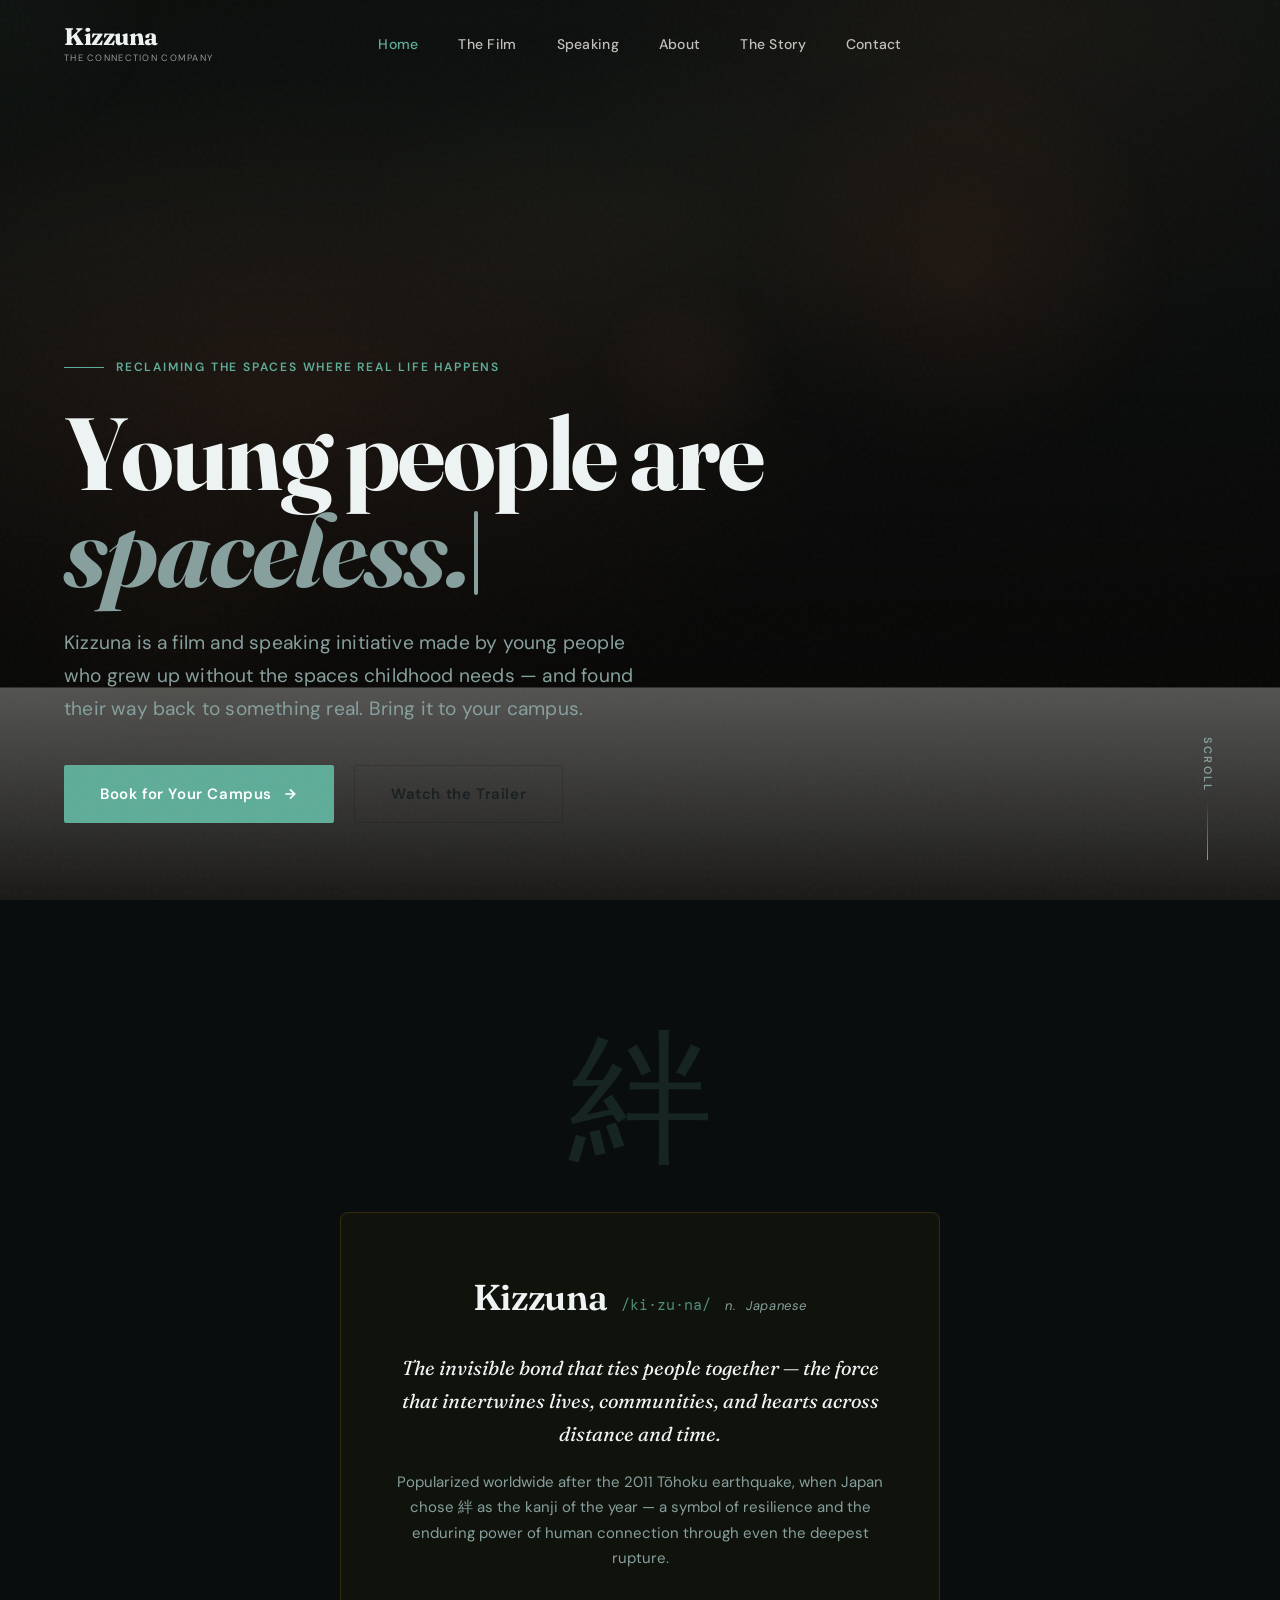
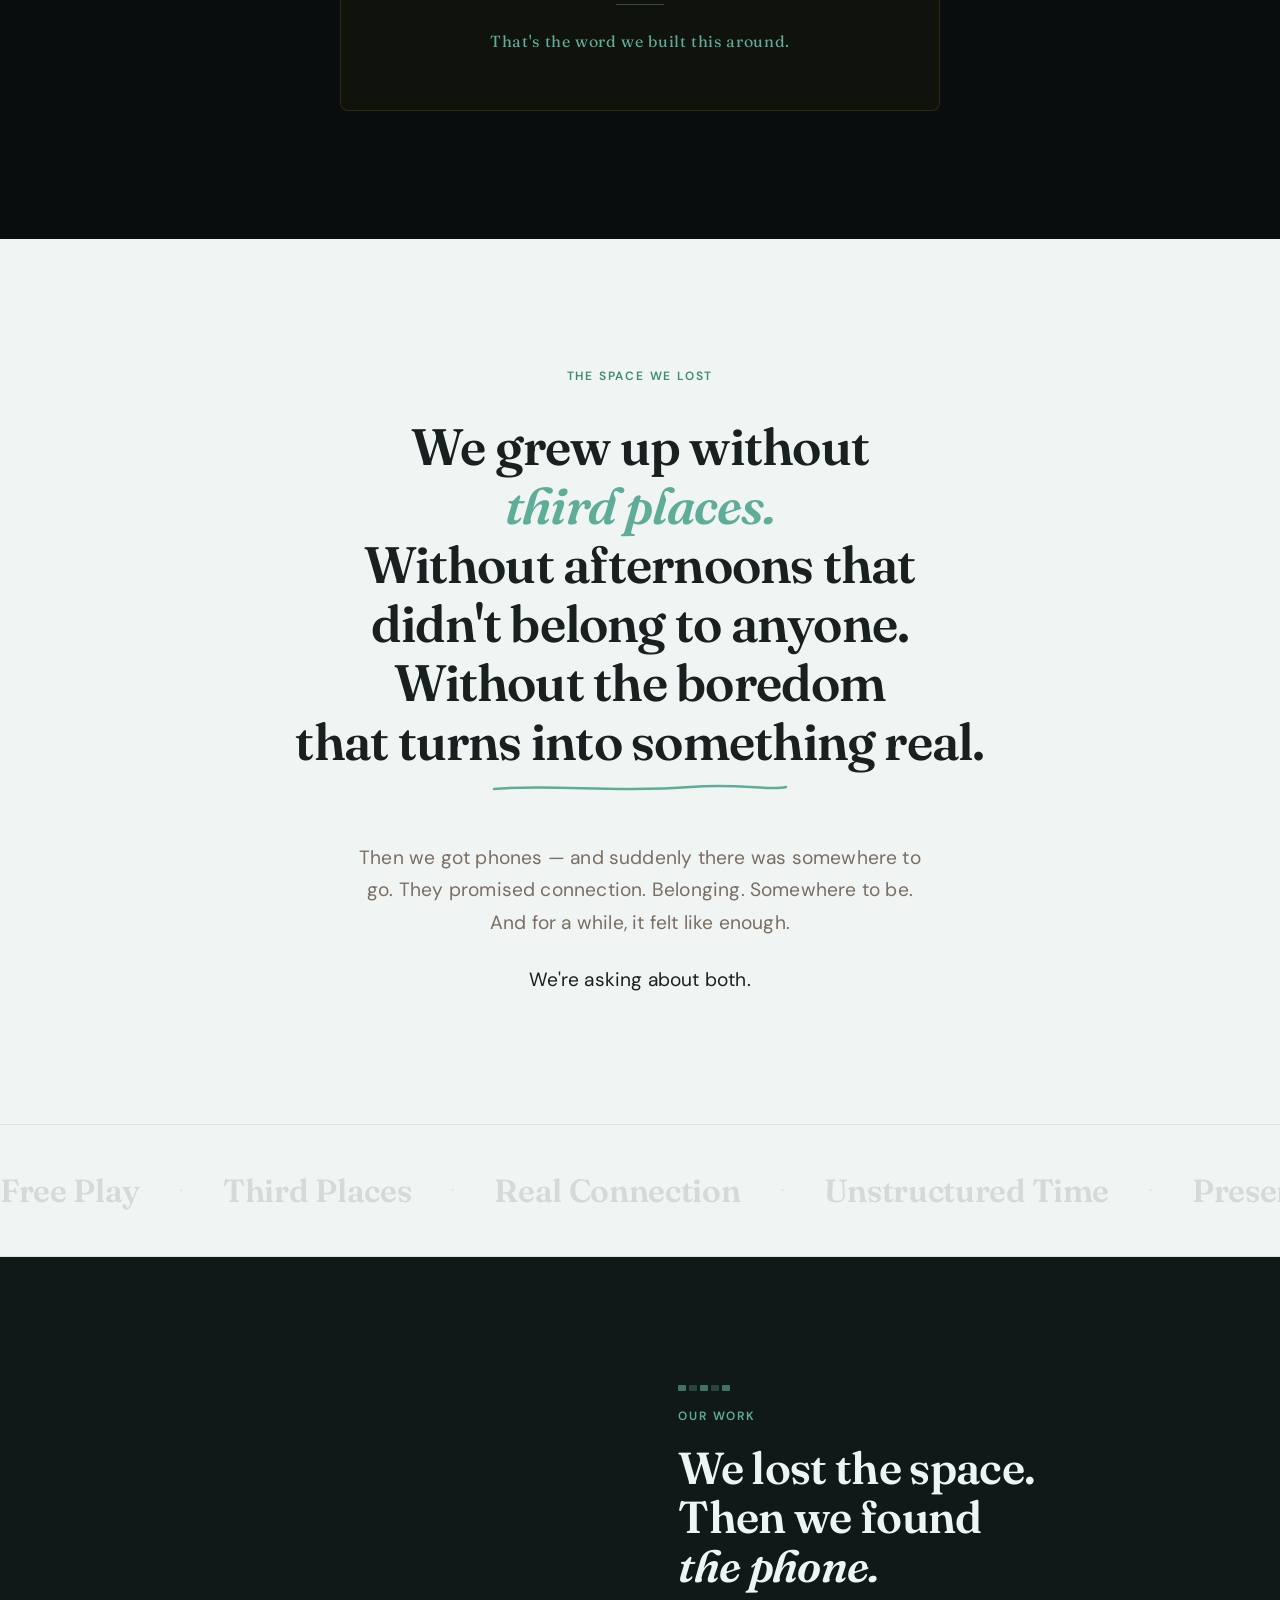
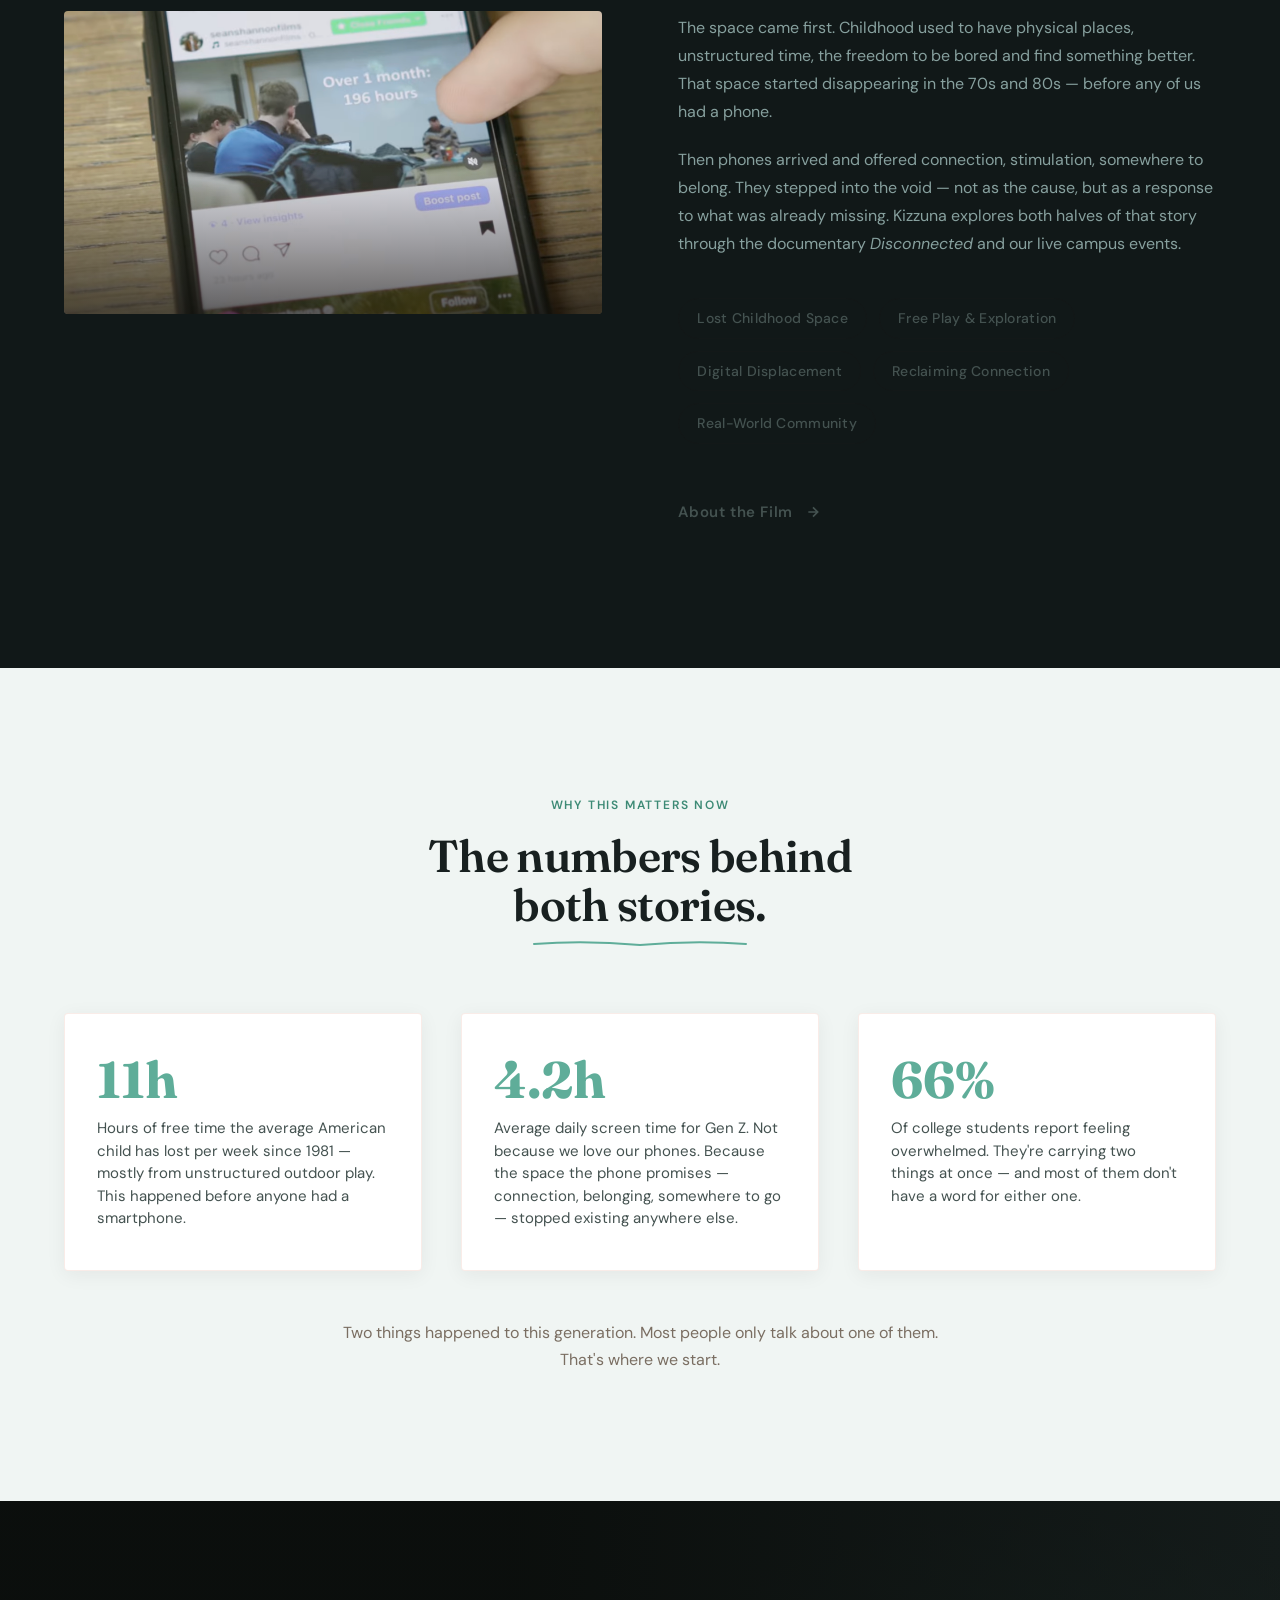
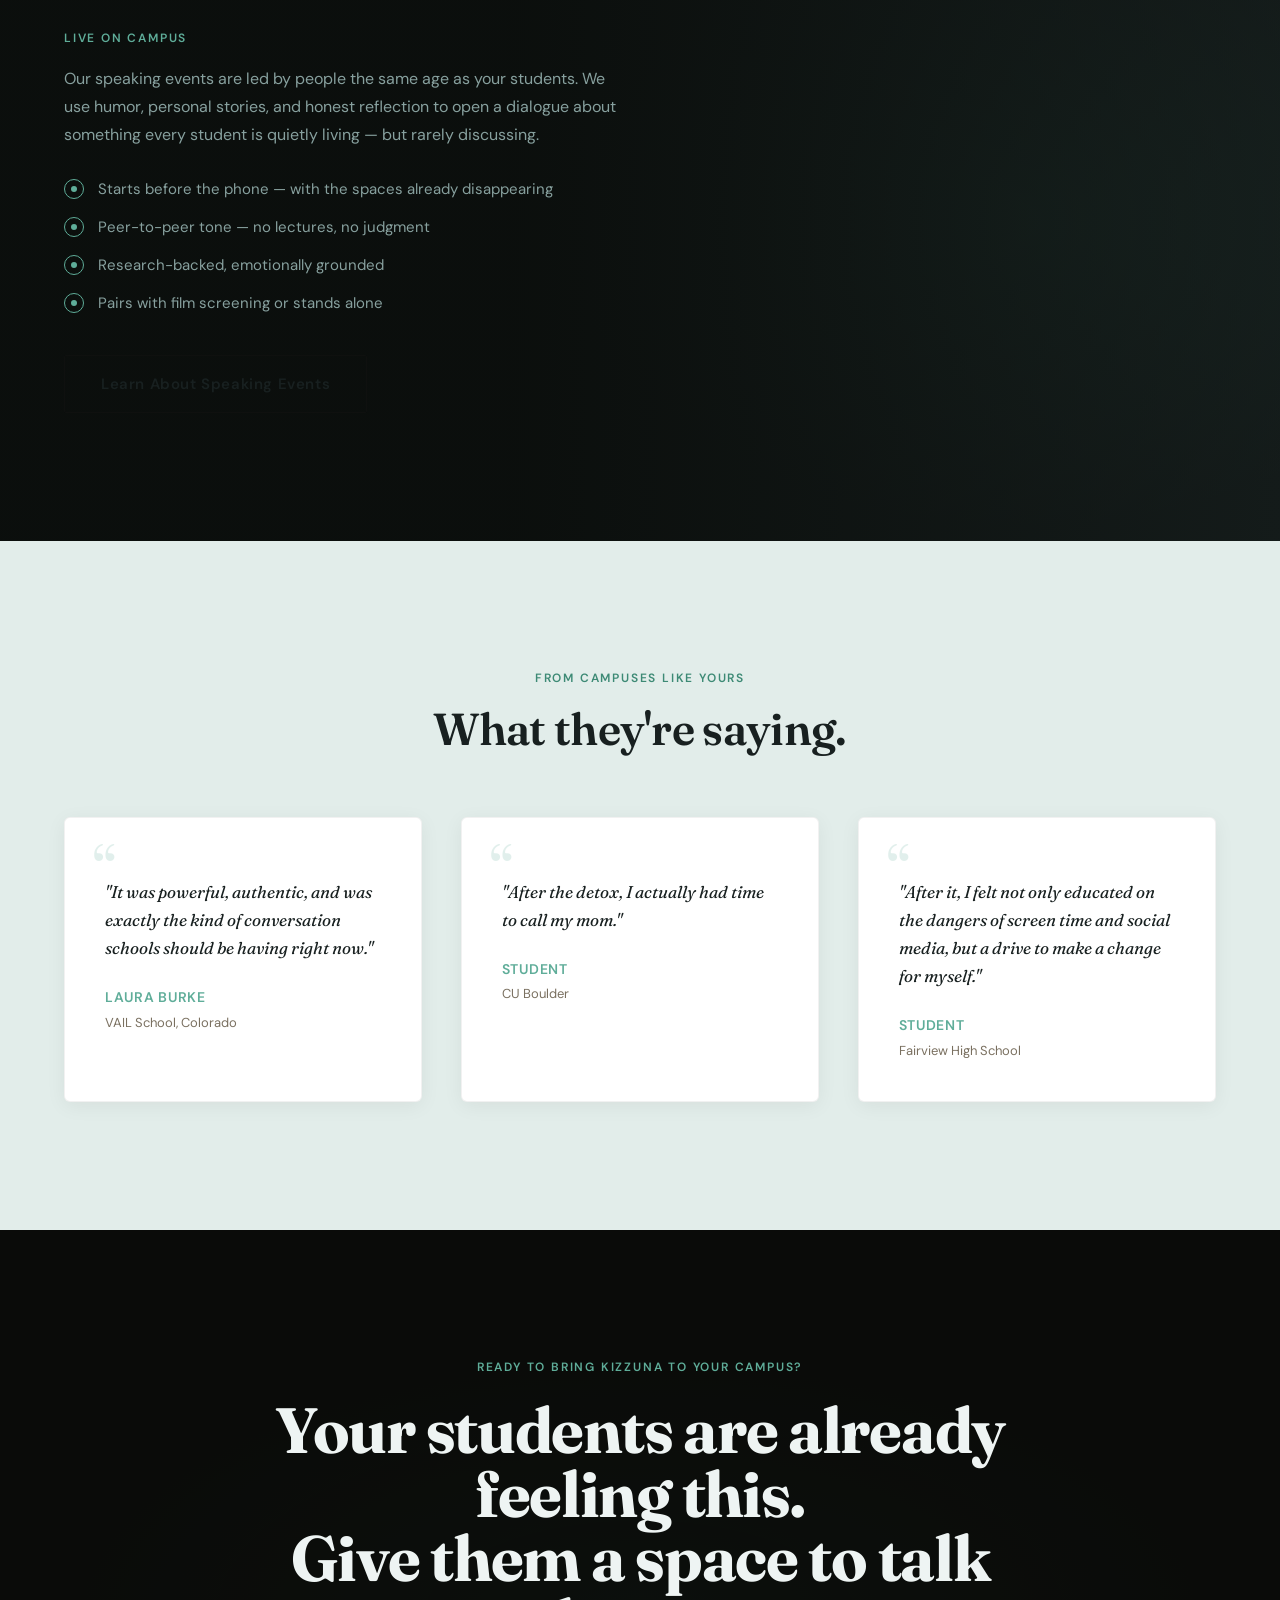
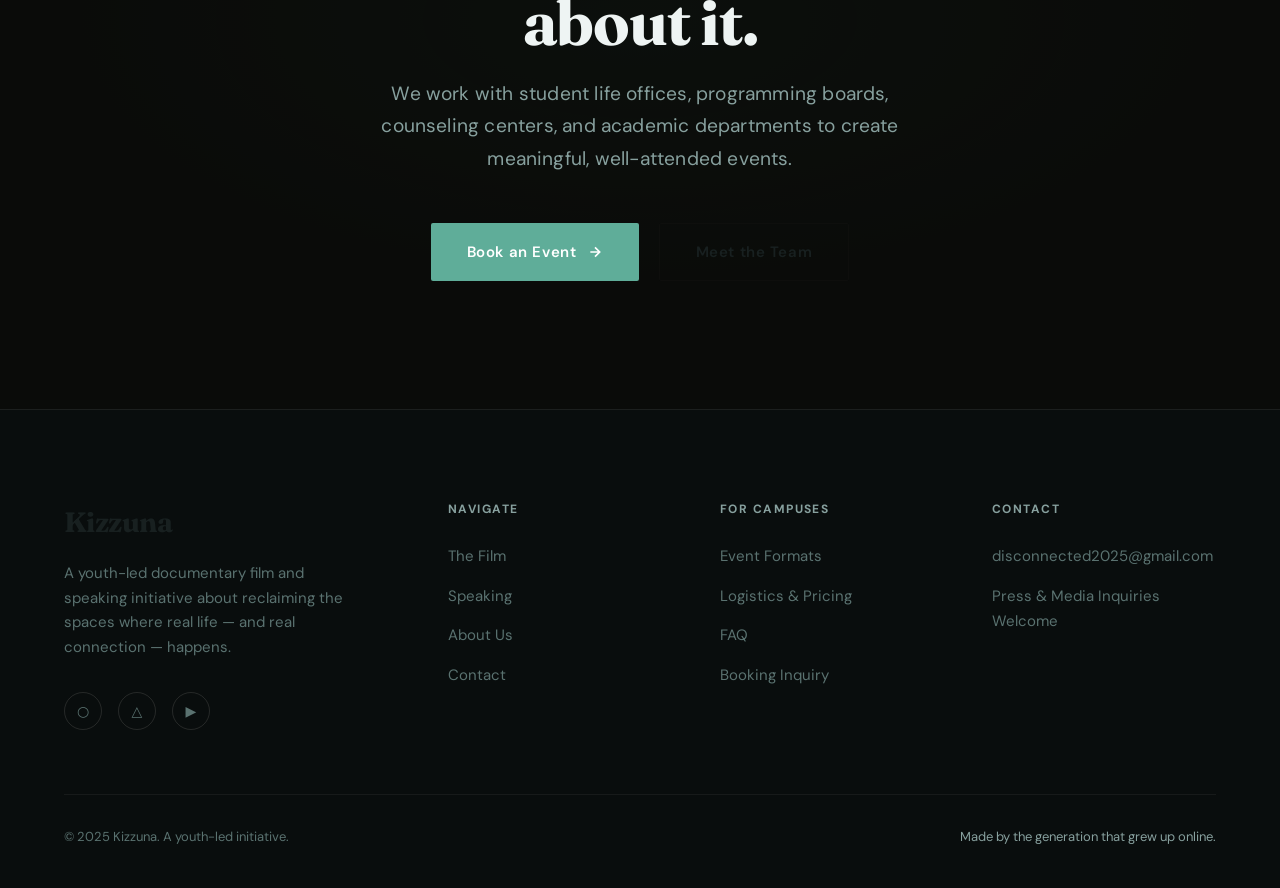
==== index.html @ 0a085aa4 "Clean up index.html: remove pull quote, heading, update student quote - Remove Kizzuna Team pull quo" ====
<!DOCTYPE html>
<html lang="en">
<head>
  <meta charset="UTF-8" />
  <meta name="viewport" content="width=device-width, initial-scale=1.0" />
  <title>Kizzuna — A Youth-Led Documentary & Speaking Initiative</title>
  <meta name="description" content="A youth-led documentary film and college speaking initiative about reclaiming the spaces where real life happens — from childhood to connection." />
  <link rel="preconnect" href="https://fonts.googleapis.com" />
  <link rel="preconnect" href="https://fonts.gstatic.com" crossorigin />
  <link href="https://fonts.googleapis.com/css2?family=Fraunces:ital,opsz,wght@0,9..144,300;0,9..144,600;0,9..144,700;1,9..144,400&family=DM+Sans:ital,opsz,wght@0,9..144,300;0,9..144,400;0,9..144,500;1,9..144,300&family=DM+Mono:wght@400;500&display=swap" rel="stylesheet" />
  <link rel="stylesheet" href="styles.css" />
  <script type="text/javascript" id="hs-script-loader" async defer src="//js-na2.hs-scripts.com/245765726.js"></script>
</head>
<body>

<!-- SITE LOADER -->
<div class="site-loader" aria-hidden="true">
  <div class="site-loader__logo">
    <span>Kizzuna</span>
  </div>
</div>

<!-- MOBILE NAV OVERLAY -->
<nav class="mobile-nav" aria-label="Mobile navigation">
  <button class="mobile-nav__close label text-muted" style="position:absolute;top:2rem;right:2rem;font-size:1.5rem;">✕</button>
  <a href="index.html"    class="mobile-nav__link">Home</a>
  <a href="film.html"     class="mobile-nav__link">The Film</a>
  <a href="speaking.html" class="mobile-nav__link">Speaking</a>
  <a href="about.html"    class="mobile-nav__link">About</a>
  <a href="story.html"    class="mobile-nav__link">The Story</a>
  <a href="book.html"     class="mobile-nav__link" style="color:var(--amber)">Contact</a>
</nav>

<!-- NAVIGATION -->
<header class="nav" role="banner">
  <a href="index.html" class="nav__logo">Kizzuna<span class="nav__logo-sub">the connection company</span></a>
  <nav aria-label="Main navigation">
    <ul class="nav__links">
      <li><a href="index.html"    class="nav__link">Home</a></li>
      <li><a href="film.html"     class="nav__link">The Film</a></li>
      <li><a href="speaking.html" class="nav__link">Speaking</a></li>
      <li><a href="about.html"    class="nav__link">About</a></li>
      <li><a href="story.html"    class="nav__link">The Story</a></li>
      <li><a href="book.html"     class="nav__link">Contact</a></li>
    </ul>
  </nav>
  <button class="nav__mobile-toggle" aria-label="Open menu">
    <span></span><span></span><span></span>
  </button>
</header>

<!-- ============================================================
     SECTION 1 · HERO
     [IMAGE] Replace .hero__bg--placeholder with a full-screen
     cinematic film still — warm, dark, atmospheric. A figure
     looking away, phone in hand or on table — something poetic.
     Overlay stays as-is.
     [MOTION] Title fades up on load. Subtle parallax on bg image.
     ============================================================ -->
<section class="hero" aria-label="Hero">
  <div class="hero__bg hero__bg--placeholder" data-parallax="0.2">
    <!-- <img src="images/hero-still.jpg" alt="Film still from Disconnected" /> -->
  </div>
  <div class="hero__overlay"></div>

  <!-- Floating atmospheric orbs -->
  <div class="hero__orbs" aria-hidden="true">
    <div class="hero__orb hero__orb--1"></div>
    <div class="hero__orb hero__orb--2"></div>
    <div class="hero__orb hero__orb--3"></div>
  </div>

  <div class="hero__content container" style="max-width:1280px;">
    <div class="hero__eyebrow">
      <div class="hero__eyebrow-line"></div>
      <span class="label text-amber">Reclaiming the Spaces Where Real Life Happens</span>
    </div>

    <h1 class="display-xl hero__title">
      Young people are<br>
      <em id="hero-word-swap" class="word-swap">lost.</em><span class="typing-cursor" id="typing-cursor" aria-hidden="true"></span><span id="hero-tagline" class="hero-tagline" aria-hidden="true"> for a change.</span>
    </h1>

    <p class="subhead hero__subtitle">
      Kizzuna is a film and speaking initiative made by young people who grew up
      without the spaces childhood needs — and found their way back to something real.
      Bring it to your campus.
    </p>

    <div class="hero__actions">
      <a href="book.html" class="btn btn--primary">
        Book for Your Campus
        <svg width="16" height="16" viewBox="0 0 24 24" fill="none" stroke="currentColor" stroke-width="2.5" class="btn__arrow"><path d="M5 12h14M12 5l7 7-7 7"/></svg>
      </a>
      <a href="film.html" class="btn btn--outline">Watch the Trailer</a>
    </div>
  </div>

  <!-- Scroll indicator -->
  <div class="hero__scroll-hint" aria-hidden="true">
    <span class="label text-muted" style="writing-mode:vertical-rl;font-size:0.6875rem;letter-spacing:0.2em;">Scroll</span>
    <div class="hero__scroll-line"></div>
  </div>
</section>


<!-- ============================================================
     SECTION: KIZZUNA — WORD ORIGIN
     ============================================================ -->
<section class="section bg-void kizzuna-origin" id="kizzuna-meaning">
  <div class="container--narrow text-center">
    <div class="reveal">
      <div class="kizzuna-kanji" aria-hidden="true">絆</div>
      <div class="kizzuna-def">
        <div class="kizzuna-def__header">
          <span class="kizzuna-def__word">Kizzuna</span>
          <span class="kizzuna-def__phonetic">/ki·zu·na/</span>
          <span class="kizzuna-def__pos">n. &nbsp;Japanese</span>
        </div>
        <p class="kizzuna-def__meaning">
          The invisible bond that ties people together — the force that intertwines
          lives, communities, and hearts across distance and time.
        </p>
        <p class="kizzuna-def__note">
          Popularized worldwide after the 2011 Tōhoku earthquake, when Japan chose 絆
          as the kanji of the year — a symbol of resilience and the enduring power
          of human connection through even the deepest rupture.
        </p>
        <div class="kizzuna-def__rule"></div>
        <p class="kizzuna-def__tagline">
          That's the word we built this around.
        </p>
      </div>
    </div>
  </div>
</section>


<!-- ============================================================
     SECTION 2 · EMOTIONAL HOOK / CHAPTER INTRO
     [MOTION] Text fades up line by line as user scrolls in.
     Dark section — no images needed here. Typography is the art.
     ============================================================ -->
<section class="chapter-intro bg-cream section--light">
  <div class="container--narrow text-center">
    <div class="reveal">
      <p class="label text-amber" style="margin-bottom:2rem;">The Space We Lost</p>
    </div>
    <h2 class="chapter-intro__quote reveal">
      We grew up without<br>
      <em>third places.</em><br>
      Without afternoons that<br>
      didn't belong to anyone.<br>
      Without the boredom<br>
      that turns into something real.
    </h2>
    <svg class="sketch-svg sketch-section-underline reveal" viewBox="0 0 300 14" aria-hidden="true">
      <path class="sketch-path" d="M4,9 C60,4 130,13 200,7 C250,3 280,11 296,7" stroke-width="2.5"/>
    </svg>
    <div class="reveal" style="margin-top:3rem;">
      <p class="subhead text-muted" style="max-width:580px;margin-inline:auto;">
        Then we got phones — and suddenly there was somewhere to go.
        They promised connection. Belonging. Somewhere to be.
        And for a while, it felt like enough.
      </p>
      <p class="subhead" style="max-width:580px;margin-inline:auto;margin-top:1.5rem;color:var(--text-dark);">
        We're asking about both.
      </p>
    </div>
  </div>
</section>


<!-- MARQUEE TICKER -->
<div class="marquee" aria-hidden="true">
  <div class="marquee__track">
    <span class="marquee__item">Free Play</span>
    <span class="marquee__sep">&bull;</span>
    <span class="marquee__item">Third Places</span>
    <span class="marquee__sep">&bull;</span>
    <span class="marquee__item">Real Connection</span>
    <span class="marquee__sep">&bull;</span>
    <span class="marquee__item">Unstructured Time</span>
    <span class="marquee__sep">&bull;</span>
    <span class="marquee__item">Presence</span>
    <span class="marquee__sep">&bull;</span>
    <span class="marquee__item">Belonging</span>
    <span class="marquee__sep">&bull;</span>
    <span class="marquee__item">Space to Breathe</span>
    <span class="marquee__sep">&bull;</span>
    <span class="marquee__item">Community</span>
    <span class="marquee__sep">&bull;</span>
    <span class="marquee__item">Reclamation</span>
    <span class="marquee__sep">&bull;</span>
    <span class="marquee__item">Free Play</span>
    <span class="marquee__sep">&bull;</span>
    <span class="marquee__item">Third Places</span>
    <span class="marquee__sep">&bull;</span>
    <span class="marquee__item">Real Connection</span>
    <span class="marquee__sep">&bull;</span>
    <span class="marquee__item">Unstructured Time</span>
    <span class="marquee__sep">&bull;</span>
    <span class="marquee__item">Presence</span>
    <span class="marquee__sep">&bull;</span>
    <span class="marquee__item">Belonging</span>
    <span class="marquee__sep">&bull;</span>
    <span class="marquee__item">Space to Breathe</span>
    <span class="marquee__sep">&bull;</span>
    <span class="marquee__item">Community</span>
    <span class="marquee__sep">&bull;</span>
    <span class="marquee__item">Reclamation</span>
    <span class="marquee__sep">&bull;</span>
  </div>
</div>


<!-- ============================================================
     SECTION 3 · WHAT IS DISCONNECTED (split layout)
     [IMAGE] Left side: 16:9 film still — warm, slightly overexposed,
     a person outdoors without their phone. Cinematic crop.
     [MOTION] Image slides in from left, text from right on scroll.
     ============================================================ -->
<section class="section bg-deep">
  <div class="container">
    <div class="grid-2" style="gap:clamp(3rem,6vw,8rem);">

      <!-- Left: Image -->
      <div class="reveal reveal--left">
        <div class="img-frame img-frame--cinema">
          <div class="img-frame__placeholder">
            <!-- [IMAGE] Film still: person in open space, warm light -->
            <img src="images/Disc5.png" alt="filming 1">          </div>
          <div class="img-frame__overlay"></div>
        </div>
      </div>

      <!-- Right: Text -->
      <div class="reveal reveal--right">
        <div class="film-strip">
          <div class="film-strip__frame"></div>
          <div class="film-strip__frame"></div>
          <div class="film-strip__frame"></div>
          <div class="film-strip__frame"></div>
          <div class="film-strip__frame"></div>
        </div>
        <p class="label text-amber" style="margin-bottom:1rem;">Our Work</p>
        <h2 class="display-md" style="margin-bottom:1.5rem;">
          We lost the space.<br>Then we found<br><em>the phone.</em>
        </h2>
        <p class="body-lg text-muted" style="margin-bottom:1.25rem;">
          The space came first. Childhood used to have physical places,
          unstructured time, the freedom to be bored and find something better.
          That space started disappearing in the 70s and 80s — before any of us had a phone.
        </p>
        <p class="body-lg text-muted" style="margin-bottom:2.5rem;">
          Then phones arrived and offered connection, stimulation, somewhere to belong.
          They stepped into the void — not as the cause, but as a response to what was already missing.
          Kizzuna explores both halves of that story through the documentary <em>Disconnected</em>
          and our live campus events.
        </p>
        <div class="theme-tags">
          <span class="theme-tag">Lost Childhood Space</span>
          <span class="theme-tag">Free Play &amp; Exploration</span>
          <span class="theme-tag">Digital Displacement</span>
          <span class="theme-tag">Reclaiming Connection</span>
          <span class="theme-tag">Real-World Community</span>
        </div>
        <div style="margin-top:2.5rem;">
          <a href="film.html" class="btn btn--ghost">
            About the Film
            <svg width="16" height="16" viewBox="0 0 24 24" fill="none" stroke="currentColor" stroke-width="2.5" class="btn__arrow"><path d="M5 12h14M12 5l7 7-7 7"/></svg>
          </a>
        </div>
      </div>

    </div>
  </div>
</section>


<!-- ============================================================
     SECTION 4 · STATS / THE REALITY
     [MOTION] Numbers count up as they enter the viewport.
     Dark amber glow on cards on hover.
     No images needed — let the numbers speak.
     ============================================================ -->
<section class="section bg-cream section--light">
  <div class="container">
    <div class="text-center reveal" style="margin-bottom:4rem;">
      <p class="label text-amber" style="margin-bottom:1rem;">Why This Matters Now</p>
      <h2 class="display-md">The numbers behind<br>both stories.</h2>
      <svg class="sketch-svg sketch-heading-underline" viewBox="0 0 220 12" aria-hidden="true">
        <path class="sketch-path" d="M4,7 Q55,3 110,8 Q165,3 216,7" stroke-width="2"/>
      </svg>
    </div>

    <div class="grid-3 stagger">

      <div class="stat-card reveal">
        <div class="stat-card__number">
          <span data-count="12" data-suffix="h">0h</span>
        </div>
        <p class="stat-card__label">Hours of free time the average American child has lost per week since 1981 — mostly from unstructured outdoor play. This happened before anyone had a smartphone.</p>
      </div>

      <div class="stat-card reveal">
        <div class="stat-card__number">
          <span data-count="4.7" data-suffix="h">0h</span>
        </div>
        <p class="stat-card__label">Average daily screen time for Gen Z. Not because we love our phones. Because the space the phone promises — connection, belonging, somewhere to go — stopped existing anywhere else.</p>
      </div>

      <div class="stat-card reveal">
        <div class="stat-card__number">
          <span data-count="73" data-suffix="%">0%</span>
        </div>
        <p class="stat-card__label">Of college students report feeling overwhelmed. They're carrying two things at once — and most of them don't have a word for either one.</p>
      </div>

    </div>

    <div class="text-center reveal" style="margin-top:3rem;">
      <p class="body text-muted">
        Two things happened to this generation. Most people only talk about one of them.<br>
        That's where we start.
      </p>
    </div>
  </div>
</section>


<!-- ============================================================
     SECTION 5 · SPEAKING EVENT PREVIEW
     [IMAGE] Full-width dark background image: a speaker on stage,
     audience in warm light, or a discussion circle. Cinematic,
     low-key lighting. Text overlays on right half.
     [MOTION] Content fades in over image on scroll.
     ============================================================ -->
<section class="cinematic section" style="min-height:600px;">
  <div class="cinematic__bg">
    <div class="img-frame__placeholder" style="height:100%;background:radial-gradient(ellipse 60% 80% at 80% 50%, rgba(59,122,103,0.18), transparent 60%), var(--bg-mid);">
      <!-- [IMAGE] Speaking event photo — warm audience glow, intimate setting -->
    </div>
    <div class="cinematic__overlay" style="background:linear-gradient(to right,rgba(10,13,11,0.95) 40%,rgba(10,13,11,0.55) 100%);"></div>
  </div>
  <div class="cinematic__content container">
    <div style="max-width:560px;" class="reveal">
      <p class="label text-amber" style="margin-bottom:1rem;">Live on Campus</p>
      <p class="body-lg text-muted" style="margin-bottom:1.75rem;">
        Our speaking events are led by people the same age as your students.
        We use humor, personal stories, and honest reflection to open a dialogue
        about something every student is quietly living — but rarely discussing.
      </p>
      <ul class="checklist" style="margin-bottom:2.5rem;">
        <li class="checklist__item">
          <div class="checklist__check"></div>
          Starts before the phone — with the spaces already disappearing
        </li>
        <li class="checklist__item">
          <div class="checklist__check"></div>
          Peer-to-peer tone — no lectures, no judgment
        </li>
        <li class="checklist__item">
          <div class="checklist__check"></div>
          Research-backed, emotionally grounded
        </li>
        <li class="checklist__item">
          <div class="checklist__check"></div>
          Pairs with film screening or stands alone
        </li>
      </ul>
      <a href="speaking.html" class="btn btn--outline">Learn About Speaking Events</a>
    </div>
  </div>
</section>


<!-- ============================================================
     SECTION 6 · PULL QUOTE / EMOTIONAL BEAT
     [MOTION] Quote fades in slow, centered on screen.
     Section transitions from dark to slightly warm dark.
     No images — pure text moment.
     ============================================================ -->




<!-- ============================================================
     SECTION 8 · TESTIMONIALS
     [MOTION] Fade in staggered from left.
     ============================================================ -->
<section class="section bg-warm section--light">
  <div class="container">

    <div class="text-center reveal" style="margin-bottom:4rem;">
      <p class="label text-amber" style="margin-bottom:1rem;">From Campuses Like Yours</p>
      <h2 class="display-md">What they're saying.</h2>
    </div>

    <div class="grid-3 stagger">

      <div class="testimonial reveal">
        <p class="testimonial__text">
          "It was powerful, authentic, and was exactly the kind of conversation schools should be having right now."
        </p>
        <p class="testimonial__author">Laura Burke</p>
        <p class="testimonial__org">VAIL School, Colorado</p>
      </div>

      <div class="testimonial reveal">
        <p class="testimonial__text">
          "After the detox, I actually had time to call my mom."
        </p>
        <p class="testimonial__author">Student</p>
        <p class="testimonial__org">CU Boulder</p>
      </div>

      <div class="testimonial reveal">
        <p class="testimonial__text">
          "After it, I felt not only educated on the dangers of screen time and social media, but a drive to make a change for myself."
        </p>
        <p class="testimonial__author">Student</p>
        <p class="testimonial__org">Fairview High School</p>
      </div>

    </div>
  </div>
</section>


<!-- ============================================================
     SECTION 9 · FINAL CTA
     [IMAGE] Full-bleed cinematic background — warm amber light,
     expansive landscape or quiet moment. Minimal, hopeful feel.
     [MOTION] CTA block fades up over image.
     ============================================================ -->
<section class="cinematic section text-center" style="min-height:520px;display:flex;align-items:center;">
  <div class="cinematic__bg">
    <div class="img-frame__placeholder" style="height:100%;background:radial-gradient(ellipse 80% 60% at 50% 50%, rgba(59,122,103,0.15), transparent 70%), var(--bg-deep);">
      <!-- [IMAGE] Hopeful, expansive wide shot — sunrise, campus, open field -->
    </div>
    <div class="cinematic__overlay"></div>
  </div>
  <div class="cinematic__content container reveal">
    <p class="label text-amber" style="margin-bottom:1.25rem;">Ready to Bring Kizzuna to Your Campus?</p>
    <h2 class="display-lg" style="margin-bottom:1.5rem;max-width:800px;margin-inline:auto;">
      Your students are already feeling this.<br>
      Give them a space to talk about it.
    </h2>
    <p class="subhead text-muted" style="max-width:580px;margin-inline:auto;margin-bottom:3rem;">
      We work with student life offices, programming boards, counseling centers,
      and academic departments to create meaningful, well-attended events.
    </p>
    <div style="display:flex;gap:1.25rem;justify-content:center;flex-wrap:wrap;">
      <a href="book.html" class="btn btn--primary">
        Book an Event
        <svg width="16" height="16" viewBox="0 0 24 24" fill="none" stroke="currentColor" stroke-width="2.5"><path d="M5 12h14M12 5l7 7-7 7"/></svg>
      </a>
      <a href="about.html" class="btn btn--outline">Meet the Team</a>
    </div>
  </div>
</section>


<!-- FOOTER -->
<footer class="footer">
  <div class="container">
    <div class="footer__top">

      <div>
        <div class="footer__brand-name">Kizzuna</div>
        <p class="footer__tagline">
          A youth-led documentary film and speaking initiative about reclaiming
          the spaces where real life — and real connection — happens.
        </p>
        <div class="footer__social">
          <a href="#" class="footer__social-link" aria-label="Instagram">&#9675;</a>
          <a href="#" class="footer__social-link" aria-label="TikTok">&#9651;</a>
          <a href="#" class="footer__social-link" aria-label="YouTube">&#9654;</a>
        </div>
      </div>

      <div>
        <p class="footer__col-title">Navigate</p>
        <ul class="footer__links">
          <li><a href="film.html"     class="footer__link">The Film</a></li>
          <li><a href="speaking.html" class="footer__link">Speaking</a></li>
          <li><a href="about.html"    class="footer__link">About Us</a></li>
          <li><a href="book.html"     class="footer__link">Contact</a></li>
        </ul>
      </div>

      <div>
        <p class="footer__col-title">For Campuses</p>
        <ul class="footer__links">
          <li><a href="speaking.html#formats"   class="footer__link">Event Formats</a></li>
          <li><a href="speaking.html#logistics" class="footer__link">Logistics &amp; Pricing</a></li>
          <li><a href="speaking.html#faq"       class="footer__link">FAQ</a></li>
          <li><a href="book.html"           class="footer__link">Booking Inquiry</a></li>
        </ul>
      </div>

      <div>
        <p class="footer__col-title">Contact</p>
        <ul class="footer__links">
          <li><a href="mailto:disconnected2025@gmail.com" class="footer__link">disconnected2025@gmail.com</a></li>
          <li><span class="footer__link" style="cursor:default;">Press &amp; Media Inquiries Welcome</span></li>
        </ul>
      </div>

    </div>

    <div class="footer__bottom">
      <p>&copy; 2025 Kizzuna. A youth-led initiative.</p>
      <p class="text-muted">Made by the generation that grew up online.</p>
    </div>
  </div>
</footer>

<script src="script.js"></script>
</body>
</html>
---- styles.css ----
/* ============================================================
   DISCONNECTED — Main Stylesheet
   Seafoam Green & Soft Gray Palette
   ============================================================ */

/* ---------- CUSTOM PROPERTIES ---------- */
:root {
  /* Dark tones — transition, footer, dramatic sections */
  --bg-void:        #090D0D;
  --bg-deep:        #111818;
  --bg-dark:        #182020;
  --bg-mid:         #202C2C;

  /* Light palette — primary website feel */
  --bg-warm:        #E2EDEA;   /* soft gray-green — alternate sections */
  --bg-panel:       #DAE8E5;
  --bg-light:       #E8F0EE;   /* light gray-green */
  --bg-cream:       #F0F5F3;   /* primary background — soft gray-green */

  /* Primary accent: seafoam green */
  --amber:          #5FAD99;
  --amber-bright:   #7CBFAC;
  --amber-dim:      #3D8A75;

  /* Secondary accents */
  --gold:           #6E9E96;
  --gold-dim:       #4E7E78;

  /* Supporting palette */
  --terracotta:     #7BBAB5;
  --sienna:         #5A9A96;
  --ember:          #4DADA0;
  --rust:           #6AB8B4;

  /* Text — light (for dark sections only) */
  --text-primary:   #EEF4F3;
  --text-secondary: #87A09E;
  --text-muted:     #5A7270;

  /* Text — dark (default, for light bg) */
  --text-dark:      #182020;
  --text-dark-sec:  #445250;

  --font-display:   'Fraunces', Georgia, serif;
  --font-sans:      'DM Sans', system-ui, sans-serif;
  --font-mono:      'DM Mono', 'Courier New', monospace;

  --ease-out-expo:  cubic-bezier(0.19, 1, 0.22, 1);
  --ease-in-out:    cubic-bezier(0.76, 0, 0.24, 1);
  --ease-spring:    cubic-bezier(0.34, 1.56, 0.64, 1);
}

/* ---------- RESET & BASE ---------- */
*, *::before, *::after { box-sizing: border-box; margin: 0; padding: 0; }

html {
  scroll-behavior: smooth;
  font-size: 16px;
  -webkit-font-smoothing: antialiased;
  -moz-osx-font-smoothing: grayscale;
}

body {
  background-color: var(--bg-cream);
  color: var(--text-dark);
  font-family: var(--font-sans);
  line-height: 1.6;
  overflow-x: hidden;
}

/* Dark sections inherit warm white text by default */
.bg-void,
.bg-deep,
.bg-dark,
.cinematic {
  color: var(--text-primary);
}

img { display: block; max-width: 100%; height: auto; }
a  { color: inherit; text-decoration: none; }
ul { list-style: none; }
button { cursor: pointer; border: none; background: none; font-family: inherit; }

/* ---------- TYPOGRAPHY SCALE ---------- */
.display-xl {
  font-family: var(--font-display);
  font-size: clamp(3rem, 8vw, 9rem);
  font-weight: 700;
  line-height: 0.95;
  letter-spacing: -0.02em;
}

.display-lg {
  font-family: var(--font-display);
  font-size: clamp(2.2rem, 5vw, 6rem);
  font-weight: 700;
  line-height: 1.0;
  letter-spacing: -0.02em;
}

.display-md {
  font-family: var(--font-display);
  font-size: clamp(1.8rem, 3.5vw, 4rem);
  font-weight: 600;
  line-height: 1.1;
  letter-spacing: -0.015em;
}

.headline {
  font-family: var(--font-display);
  font-size: clamp(1.4rem, 2.5vw, 2.5rem);
  font-weight: 600;
  line-height: 1.2;
}

.subhead {
  font-family: var(--font-sans);
  font-size: clamp(1rem, 1.5vw, 1.25rem);
  font-weight: 400;
  line-height: 1.7;
  letter-spacing: 0.01em;
}

.label {
  font-family: var(--font-sans);
  font-size: 0.75rem;
  font-weight: 600;
  letter-spacing: 0.15em;
  text-transform: uppercase;
}

.body-lg {
  font-size: clamp(1rem, 1.2vw, 1.125rem);
  line-height: 1.75;
}

.body {
  font-size: 1rem;
  line-height: 1.7;
}

/* ---------- COLOR UTILITIES ---------- */
.text-amber    { color: var(--amber); }
.text-gold     { color: var(--gold); }
.text-muted    { color: var(--text-secondary); }
.text-cream    { color: var(--text-primary); }
.text-dark     { color: var(--text-dark); }
.bg-void       { background-color: var(--bg-void); }
.bg-deep       { background-color: var(--bg-deep); }
.bg-cream      { background-color: var(--bg-cream); }
.bg-light      { background-color: var(--bg-light); }
.bg-warm       { background-color: var(--bg-warm); }

/* ---------- LAYOUT UTILITIES ---------- */
.container {
  width: 100%;
  max-width: 1280px;
  margin-inline: auto;
  padding-inline: clamp(1.5rem, 5vw, 5rem);
}

.container--narrow {
  max-width: 860px;
  margin-inline: auto;
  padding-inline: clamp(1.5rem, 5vw, 5rem);
}

.section {
  padding-block: clamp(5rem, 10vw, 12rem);
}

.section--sm {
  padding-block: clamp(3rem, 6vw, 7rem);
}

.grid-2 {
  display: grid;
  grid-template-columns: 1fr 1fr;
  gap: clamp(2rem, 4vw, 5rem);
  align-items: center;
}

.grid-3 {
  display: grid;
  grid-template-columns: repeat(3, 1fr);
  gap: clamp(1.5rem, 3vw, 2.5rem);
}

.flex-center {
  display: flex;
  align-items: center;
  justify-content: center;
}

.flex-between {
  display: flex;
  align-items: center;
  justify-content: space-between;
}

.stack {
  display: flex;
  flex-direction: column;
  gap: 1.5rem;
}

.text-center { text-align: center; }
.text-right  { text-align: right; }

/* ---------- NAVIGATION ---------- */
.nav {
  position: fixed;
  top: 0;
  left: 0;
  right: 0;
  z-index: 100;
  padding: 1.5rem clamp(1.5rem, 5vw, 5rem);
  display: grid;
  grid-template-columns: 1fr auto 1fr;
  align-items: center;
  transition: background 0.4s ease, padding 0.4s ease, backdrop-filter 0.4s ease;
}

.nav > nav[aria-label] {
  grid-column: 2;
}

.nav__mobile-toggle {
  grid-column: 3;
  justify-self: end;
}

.nav.scrolled {
  background: rgba(245, 240, 232, 0.92);
  backdrop-filter: blur(20px);
  -webkit-backdrop-filter: blur(20px);
  padding-block: 1rem;
  border-bottom: 1px solid rgba(30, 27, 24, 0.08);
  box-shadow: 0 1px 0 rgba(30,27,24,0.05);
}

.nav__logo {
  font-family: var(--font-display);
  font-size: 1.5rem;
  font-weight: 700;
  color: var(--text-primary);
  letter-spacing: -0.02em;
  position: relative;
  line-height: 1.1;
}

.nav__logo span {
  color: var(--amber);
}

.nav__logo .nav__logo-sub {
  display: block;
  font-family: var(--font-sans);
  font-size: 0.575rem;
  font-weight: 400;
  letter-spacing: 0.14em;
  text-transform: uppercase;
  opacity: 0.6;
  line-height: 1;
  margin-top: 0.2rem;
  color: inherit;
}

.nav__links {
  display: flex;
  gap: 2.5rem;
  align-items: center;
}

.nav__link {
  font-size: 0.875rem;
  font-weight: 500;
  letter-spacing: 0.02em;
  color: rgba(240, 236, 230, 0.8);
  transition: color 0.25s ease;
  position: relative;
}

.nav__link::after {
  content: '';
  position: absolute;
  bottom: -4px;
  left: 0;
  width: 0;
  height: 1px;
  background: var(--amber);
  transition: width 0.3s var(--ease-out-expo);
}

.nav__link:hover { color: var(--text-primary); }
.nav__link:hover::after { width: 100%; }

/* Scrolled nav: light cream bg — switch to dark text */
.nav.scrolled .nav__logo { color: var(--text-dark); }
.nav.scrolled .nav__link { color: var(--text-dark-sec); }
.nav.scrolled .nav__link:hover { color: var(--text-dark); }

/* Mobile toggle: default light (dark hero), dark when scrolled */
.nav__mobile-toggle span { background: var(--text-primary); }
.nav.scrolled .nav__mobile-toggle span { background: var(--text-dark); }

/* story.html has a cream background — keep nav dark */
.story-body .nav__logo { color: var(--text-dark); }
.story-body .nav__link { color: var(--text-dark-sec); }
.story-body .nav__link:hover { color: var(--text-dark); }
.story-body .nav__mobile-toggle span { background: var(--text-dark); }

.nav__cta {
  display: inline-flex;
  align-items: center;
  gap: 0.5rem;
  padding: 0.625rem 1.375rem;
  border: 1px solid var(--amber);
  color: var(--amber);
  font-size: 0.875rem;
  font-weight: 600;
  letter-spacing: 0.05em;
  border-radius: 2px;
  transition: all 0.3s ease;
}

.nav__cta:hover {
  background: var(--amber);
  color: #fff;
}

.nav__mobile-toggle {
  display: none;
  flex-direction: column;
  gap: 5px;
  padding: 4px;
}

.nav__mobile-toggle span {
  display: block;
  width: 24px;
  height: 1.5px;
  background: var(--text-dark);
  transition: all 0.3s ease;
}

/* ---------- BUTTONS ---------- */
.btn {
  display: inline-flex;
  align-items: center;
  gap: 0.625rem;
  font-family: var(--font-sans);
  font-size: 0.9375rem;
  font-weight: 600;
  letter-spacing: 0.04em;
  padding: 1rem 2.25rem;
  border-radius: 2px;
  transition: all 0.35s var(--ease-out-expo);
  cursor: pointer;
  border: none;
}

.btn--primary {
  background: var(--amber);
  color: #fff;
}

.btn--primary:hover {
  background: var(--amber-bright);
  transform: translateY(-2px);
  box-shadow: 0 12px 40px rgba(201, 100, 66, 0.3);
}

.btn--outline {
  background: transparent;
  color: var(--text-dark);
  border: 1px solid rgba(30, 27, 24, 0.25);
}

.btn--outline:hover {
  border-color: var(--amber);
  color: var(--amber);
  transform: translateY(-2px);
}

.btn--ghost {
  background: transparent;
  color: var(--text-dark-sec);
  padding-inline: 0;
  gap: 0.75rem;
}

.btn--ghost:hover {
  color: var(--text-dark);
}

.btn--ghost .btn__arrow {
  transition: transform 0.3s var(--ease-out-expo);
}

.btn--ghost:hover .btn__arrow {
  transform: translateX(6px);
}

.btn--dark {
  background: var(--bg-void);
  color: var(--text-primary);
  border: 1px solid rgba(247, 239, 224, 0.15);
}

.btn--dark:hover {
  border-color: var(--amber);
  color: var(--amber);
  transform: translateY(-2px);
}

/* ---------- HERO (full-screen) ---------- */
.hero {
  position: relative;
  width: 100%;
  height: 100svh;
  min-height: 600px;
  display: flex;
  align-items: flex-end;
  overflow: hidden;
}

.hero__bg {
  position: absolute;
  inset: 0;
  background: var(--bg-void);
}

/*
  [IMAGE PLACEMENT]
  Replace this gradient with a full-screen film still.
  The image should be dark, moody — warm amber tones preferred.
  Apply object-fit: cover and the ::after overlay below.
*/
.hero__bg--placeholder {
  background:
    radial-gradient(ellipse 70% 55% at 22% 68%, rgba(201, 100, 66, 0.15) 0%, transparent 65%),
    radial-gradient(ellipse 55% 70% at 78% 28%, rgba(201, 100, 66, 0.08) 0%, transparent 60%),
    radial-gradient(ellipse 40% 35% at 50% 48%, rgba(196, 147, 90, 0.06) 0%, transparent 55%),
    linear-gradient(168deg, #0D0B09 0%, #0E1412 40%, #0A0C0D 100%);
}

.hero__bg img {
  width: 100%;
  height: 100%;
  object-fit: cover;
  object-position: center;
}

.hero__overlay {
  position: absolute;
  inset: 0;
  background: linear-gradient(
    to top,
    rgba(8, 6, 4, 0.92) 0%,
    rgba(8, 6, 4, 0.5) 40%,
    rgba(8, 6, 4, 0.2) 70%,
    rgba(8, 6, 4, 0.1) 100%
  );
}

.hero__content {
  position: relative;
  z-index: 2;
  width: 100%;
  padding: clamp(3rem, 6vw, 7rem) clamp(1.5rem, 5vw, 5rem);
  max-width: 1280px;
  margin-inline: auto;
  color: var(--text-primary);
}

.hero__eyebrow {
  display: inline-flex;
  align-items: center;
  gap: 0.75rem;
  margin-bottom: 1.75rem;
  opacity: 0;
  animation: fadeUp 0.9s var(--ease-out-expo) 0.3s forwards;
}

.hero__eyebrow-line {
  width: 2.5rem;
  height: 1px;
  background: var(--amber);
}

.hero__title {
  margin-bottom: 1.75rem;
  color: var(--text-primary);
  opacity: 0;
  animation: fadeUp 1s var(--ease-out-expo) 0.5s forwards;
}

.hero__title em {
  font-style: italic;
  color: var(--amber);
}

.hero__subtitle {
  max-width: 600px;
  color: var(--text-secondary);
  margin-bottom: 2.5rem;
  opacity: 0;
  animation: fadeUp 1s var(--ease-out-expo) 0.7s forwards;
}

.hero__actions {
  display: flex;
  gap: 1.25rem;
  flex-wrap: wrap;
  opacity: 0;
  animation: fadeUp 1s var(--ease-out-expo) 0.9s forwards;
}

.hero__scroll-hint {
  position: absolute;
  bottom: 2.5rem;
  right: clamp(1.5rem, 5vw, 5rem);
  display: flex;
  flex-direction: column;
  align-items: center;
  gap: 0.5rem;
  z-index: 2;
  opacity: 0;
  animation: fadeIn 1s ease 1.5s forwards;
}

.hero__scroll-line {
  width: 1px;
  height: 60px;
  background: linear-gradient(to bottom, transparent, var(--amber));
  animation: scrollLine 2s ease-in-out infinite;
}

/* ---------- SECTION DIVIDERS ---------- */
.divider {
  width: 3rem;
  height: 1px;
  background: var(--amber);
  margin-bottom: 1.5rem;
}

.divider--center { margin-inline: auto; }

/* ---------- FILM STRIP ACCENT ---------- */
.film-strip {
  display: flex;
  gap: 3px;
  margin-bottom: 1rem;
}

.film-strip__frame {
  width: 8px;
  height: 6px;
  background: var(--amber);
  opacity: 0.6;
  border-radius: 1px;
}

.film-strip__frame:nth-child(even) { opacity: 0.3; }

/* ---------- CHAPTER INTRO (large-type pull quote) ---------- */
.chapter-intro {
  padding-block: clamp(5rem, 10vw, 12rem);
  text-align: center;
}

.chapter-intro__quote {
  font-family: var(--font-display);
  font-size: clamp(1.75rem, 4vw, 4.5rem);
  font-weight: 600;
  line-height: 1.15;
  letter-spacing: -0.015em;
  max-width: 920px;
  margin-inline: auto;
}

.chapter-intro__quote em {
  color: var(--amber);
  font-style: italic;
}

/* ---------- STAT/FACT CARDS ---------- */
.stat-card {
  padding: 2.5rem 2rem;
  border: 1px solid rgba(30, 27, 24, 0.1);
  border-radius: 4px;
  background: var(--bg-light);
  transition: border-color 0.3s ease, background 0.3s ease, transform 0.3s ease;
}

.stat-card:hover {
  border-color: rgba(201, 100, 66, 0.3);
  background: rgba(201, 100, 66, 0.04);
  transform: translateY(-4px);
}

.stat-card__number {
  font-family: var(--font-display);
  font-size: clamp(2.5rem, 4vw, 4rem);
  font-weight: 700;
  color: var(--amber);
  line-height: 1;
  margin-bottom: 0.75rem;
}

.stat-card__label {
  color: var(--text-dark-sec);
  font-size: 0.9375rem;
  line-height: 1.5;
}

/* ---------- THEME TAGS ---------- */
.theme-tags {
  display: flex;
  flex-wrap: wrap;
  gap: 0.75rem;
}

.theme-tag {
  padding: 0.5rem 1.125rem;
  border: 1px solid rgba(30, 27, 24, 0.18);
  border-radius: 100px;
  font-size: 0.875rem;
  font-weight: 500;
  color: var(--text-dark-sec);
  letter-spacing: 0.02em;
  transition: all 0.25s ease;
}

.theme-tag:hover {
  border-color: var(--amber);
  color: var(--amber);
  background: rgba(201, 100, 66, 0.06);
}

/* ---------- IMAGE FRAME ---------- */
.img-frame {
  position: relative;
  overflow: hidden;
}

/*
  [IMAGE PLACEMENT]
  These frames are designated zones for uploaded film stills.
  Add overflow: hidden and use object-fit: cover on the img inside.
  The inner glow overlay should remain on top.
*/

.img-frame--cinema {
  aspect-ratio: 16 / 9;
  border-radius: 4px;
}

.img-frame--portrait {
  aspect-ratio: 3 / 4;
  border-radius: 4px;
}

.img-frame--square {
  aspect-ratio: 1;
  border-radius: 4px;
}

.img-frame__placeholder {
  width: 100%;
  height: 100%;
  background:
    radial-gradient(ellipse at center, rgba(201, 100, 66, 0.10), transparent 70%),
    var(--bg-mid);
  display: flex;
  align-items: center;
  justify-content: center;
  color: var(--text-muted);
  font-size: 0.8125rem;
  letter-spacing: 0.1em;
  text-transform: uppercase;
}

.img-frame__overlay {
  position: absolute;
  inset: 0;
  background: linear-gradient(
    to bottom,
    transparent 50%,
    rgba(8, 6, 4, 0.6) 100%
  );
  pointer-events: none;
}

.img-frame img {
  width: 100%;
  height: 100%;
  object-fit: cover;
  transition: transform 0.8s var(--ease-out-expo);
}

.img-frame:hover img {
  transform: scale(1.04);
}

/* ---------- FULL-BLEED CINEMATIC SECTION ---------- */
.cinematic {
  position: relative;
  overflow: hidden;
}

.cinematic__bg {
  position: absolute;
  inset: 0;
}

.cinematic__bg img {
  width: 100%;
  height: 100%;
  object-fit: cover;
  object-position: center;
}

.cinematic__overlay {
  position: absolute;
  inset: 0;
  background: rgba(8, 6, 4, 0.72);
}

.cinematic__content {
  position: relative;
  z-index: 2;
}

/* ---------- PULL QUOTE BLOCK ---------- */
.pull-quote {
  position: relative;
  padding: 3rem 3.5rem;
  border-left: 3px solid var(--amber);
  margin-block: 3rem;
}

.pull-quote::before {
  content: '\201C';
  position: absolute;
  top: 0.5rem;
  left: 1rem;
  font-family: var(--font-display);
  font-size: 6rem;
  line-height: 1;
  color: var(--amber);
  opacity: 0.25;
}

.pull-quote__text {
  font-family: var(--font-display);
  font-size: clamp(1.25rem, 2vw, 2rem);
  font-weight: 600;
  line-height: 1.4;
  font-style: italic;
}

.pull-quote__attr {
  margin-top: 1rem;
  color: var(--text-secondary);
  font-size: 0.875rem;
  letter-spacing: 0.05em;
}

/* ---------- TIMELINE / JOURNEY STRIP ---------- */
.journey {
  display: flex;
  flex-direction: column;
  gap: 0;
}

.journey__item {
  display: grid;
  grid-template-columns: 3rem 1fr;
  gap: 1.5rem;
  padding-bottom: 3rem;
  position: relative;
}

.journey__line {
  display: flex;
  flex-direction: column;
  align-items: center;
  gap: 0;
}

.journey__dot {
  width: 12px;
  height: 12px;
  border-radius: 50%;
  background: var(--amber);
  flex-shrink: 0;
  position: relative;
  z-index: 1;
}

.journey__connector {
  width: 1px;
  flex: 1;
  background: rgba(201, 100, 66, 0.18);
  margin-top: 4px;
}

.journey__item:last-child .journey__connector {
  display: none;
}

/* ---------- TEAM CARD ---------- */
.team-card {
  position: relative;
  overflow: hidden;
}

.team-card__img {
  aspect-ratio: 4 / 5;
  overflow: hidden;
  border-radius: 4px;
  margin-bottom: 1.25rem;
}

.team-card__img img {
  width: 100%;
  height: 100%;
  object-fit: cover;
  transition: transform 0.6s var(--ease-out-expo);
}

.team-card:hover .team-card__img img {
  transform: scale(1.05);
}

.team-card__name {
  font-family: var(--font-display);
  font-size: 1.25rem;
  font-weight: 600;
  margin-bottom: 0.25rem;
}

.team-card__role {
  color: var(--amber);
  font-size: 0.8125rem;
  font-weight: 600;
  letter-spacing: 0.1em;
  text-transform: uppercase;
  margin-bottom: 0.75rem;
}

.team-card__bio {
  color: var(--text-secondary);
  font-size: 0.9375rem;
  line-height: 1.65;
}

/* ---------- SPEAKING FORMAT CARD ---------- */
.format-card {
  padding: 2.75rem 2.25rem;
  border: 1px solid rgba(30, 27, 24, 0.1);
  border-radius: 6px;
  background: var(--bg-light);
  transition: all 0.4s var(--ease-out-expo);
  position: relative;
  overflow: hidden;
}

.format-card::before {
  content: '';
  position: absolute;
  bottom: 0;
  left: 0;
  right: 0;
  height: 3px;
  background: linear-gradient(to right, var(--amber), var(--gold));
  transform: scaleX(0);
  transform-origin: left;
  transition: transform 0.4s var(--ease-out-expo);
}

.format-card:hover {
  border-color: rgba(201, 100, 66, 0.25);
  background: var(--bg-warm);
  transform: translateY(-6px);
  box-shadow: 0 24px 60px rgba(30,27,24,0.1);
}

.format-card:hover::before {
  transform: scaleX(1);
}

.format-card__icon {
  font-size: 2rem;
  margin-bottom: 1.5rem;
}

.format-card__title {
  font-family: var(--font-display);
  font-size: 1.375rem;
  color: var(--text-dark);
  font-weight: 600;
  margin-bottom: 0.75rem;
}

.format-card__duration {
  color: var(--amber);
  font-size: 0.8125rem;
  font-weight: 600;
  letter-spacing: 0.12em;
  text-transform: uppercase;
  margin-bottom: 1.25rem;
}

.format-card__desc {
  color: var(--text-dark-sec);
  font-size: 0.9375rem;
  line-height: 1.7;
}

/* Dark-background format cards (speaking page) */
.format-card--dark .format-card__title { color: var(--text-primary); }
.format-card--dark .format-card__desc  { color: var(--text-secondary); }
.format-card--dark .format-card__icon  { color: var(--text-primary); }

/* ---------- CHECKLIST ---------- */
.checklist {
  display: flex;
  flex-direction: column;
  gap: 0.875rem;
}

.checklist__item {
  display: flex;
  gap: 0.875rem;
  align-items: flex-start;
  color: var(--text-secondary);
  font-size: 0.9375rem;
  line-height: 1.6;
}

.checklist__check {
  width: 20px;
  height: 20px;
  flex-shrink: 0;
  border: 1px solid var(--amber);
  border-radius: 50%;
  display: flex;
  align-items: center;
  justify-content: center;
  margin-top: 2px;
}

.checklist__check::after {
  content: '';
  width: 6px;
  height: 6px;
  background: var(--amber);
  border-radius: 50%;
}

/* ---------- CONTACT / BOOKING FORM ---------- */
.form {
  display: flex;
  flex-direction: column;
  gap: 1.5rem;
}

.form__group {
  display: flex;
  flex-direction: column;
  gap: 0.5rem;
}

.form__label {
  font-size: 0.8125rem;
  font-weight: 600;
  letter-spacing: 0.08em;
  text-transform: uppercase;
  color: var(--text-secondary);
}

.form__input,
.form__select,
.form__textarea {
  width: 100%;
  padding: 0.875rem 1.25rem;
  background: var(--bg-light);
  border: 1px solid rgba(30, 27, 24, 0.15);
  border-radius: 4px;
  color: var(--text-dark);
  font-family: var(--font-sans);
  font-size: 1rem;
  outline: none;
  transition: border-color 0.25s ease, background 0.25s ease;
  -webkit-appearance: none;
}

.form__input::placeholder,
.form__textarea::placeholder {
  color: rgba(30, 27, 24, 0.35);
}

.form__input:focus,
.form__textarea:focus {
  border-color: var(--amber);
  background: rgba(201, 100, 66, 0.04);
}

.form__select:focus {
  border-color: var(--amber);
  background: var(--bg-light);
}

.form__select {
  cursor: pointer;
  background-image: url("data:image/svg+xml,%3Csvg xmlns='http://www.w3.org/2000/svg' width='16' height='16' viewBox='0 0 24 24' fill='none' stroke='%238A6E52' stroke-width='2'%3E%3Cpath d='M6 9l6 6 6-6'/%3E%3C/svg%3E");
  background-repeat: no-repeat;
  background-position: right 1rem center;
  padding-right: 3rem;
}

.form__select option {
  background: var(--bg-light);
  color: var(--text-dark);
}

.form__textarea {
  min-height: 140px;
  resize: vertical;
  line-height: 1.6;
}

.form__row {
  display: grid;
  grid-template-columns: 1fr 1fr;
  gap: 1.25rem;
}

/* ---------- ACCORDION (FAQ) ---------- */
.accordion {
  border-top: 1px solid rgba(30, 27, 24, 0.1);
}

.accordion__item {
  border-bottom: 1px solid rgba(30, 27, 24, 0.1);
}

.accordion__trigger {
  width: 100%;
  padding: 1.75rem 0;
  display: flex;
  align-items: center;
  justify-content: space-between;
  gap: 1rem;
  text-align: left;
  color: var(--text-dark);
  font-size: 1.0625rem;
  font-weight: 500;
  transition: color 0.25s ease;
}

.accordion__trigger:hover { color: var(--amber); }

/* FAQ on dark background — make questions readable */
.bg-deep .accordion__trigger { color: rgba(240, 236, 230, 0.75); }
.bg-deep .accordion__trigger:hover { color: var(--amber); }
.bg-deep .accordion__icon { border-color: rgba(240, 236, 230, 0.25); color: rgba(240, 236, 230, 0.75); }
.bg-deep .accordion__item { border-bottom-color: rgba(240, 236, 230, 0.1); }

.accordion__icon {
  width: 22px;
  height: 22px;
  flex-shrink: 0;
  border: 1px solid rgba(30, 27, 24, 0.2);
  border-radius: 50%;
  display: flex;
  align-items: center;
  justify-content: center;
  transition: all 0.3s ease;
  font-size: 0.75rem;
}

.accordion__trigger[aria-expanded="true"] .accordion__icon {
  background: var(--amber);
  border-color: var(--amber);
  color: #fff;
  transform: rotate(45deg);
}

.accordion__body {
  max-height: 0;
  overflow: hidden;
  transition: max-height 0.45s var(--ease-in-out);
}

.accordion__body.open {
  max-height: 500px;
}

.accordion__text {
  padding-bottom: 1.75rem;
  color: var(--text-secondary);
  line-height: 1.75;
}

/* ---------- TESTIMONIALS ---------- */
.testimonial {
  padding: 2.5rem;
  border-radius: 6px;
  background: var(--bg-light);
  border: 1px solid rgba(30, 27, 24, 0.08);
  position: relative;
  color: var(--text-dark);
}

.testimonial::before {
  content: '\201C';
  position: absolute;
  top: 1.25rem;
  left: 1.75rem;
  font-family: var(--font-display);
  font-size: 4rem;
  line-height: 1;
  color: var(--amber);
  opacity: 0.3;
}

.testimonial__text {
  font-family: var(--font-display);
  font-style: italic;
  font-size: 1.0625rem;
  line-height: 1.65;
  margin-bottom: 1.5rem;
  padding-top: 1.25rem;
}

.testimonial__author {
  font-size: 0.875rem;
  font-weight: 600;
  letter-spacing: 0.05em;
  text-transform: uppercase;
  color: var(--amber);
}

.testimonial__org {
  font-size: 0.8125rem;
  color: var(--text-muted);
  margin-top: 0.25rem;
}

/* ---------- FOOTER ---------- */
.footer {
  padding-block: clamp(4rem, 7vw, 7rem) 2.5rem;
  background: var(--bg-void);
  border-top: 1px solid rgba(247, 239, 224, 0.08);
}

.footer__top {
  display: grid;
  grid-template-columns: 1.5fr 1fr 1fr 1fr;
  gap: 3rem;
  margin-bottom: 4rem;
}

.footer__brand-name {
  font-family: var(--font-display);
  font-size: 1.75rem;
  font-weight: 700;
  letter-spacing: -0.02em;
  margin-bottom: 1rem;
}

.footer__brand-name span { color: var(--amber); }

.footer__tagline {
  color: var(--text-muted);
  font-size: 0.9375rem;
  line-height: 1.65;
  max-width: 280px;
  margin-bottom: 2rem;
}

.footer__social {
  display: flex;
  gap: 1rem;
}

.footer__social-link {
  width: 38px;
  height: 38px;
  border: 1px solid rgba(247, 239, 224, 0.12);
  border-radius: 50%;
  display: flex;
  align-items: center;
  justify-content: center;
  font-size: 0.875rem;
  color: var(--text-muted);
  transition: all 0.25s ease;
}

.footer__social-link:hover {
  border-color: var(--amber);
  color: var(--amber);
}

.footer__col-title {
  font-size: 0.75rem;
  font-weight: 700;
  letter-spacing: 0.12em;
  text-transform: uppercase;
  color: var(--text-secondary);
  margin-bottom: 1.5rem;
}

.footer__links {
  display: flex;
  flex-direction: column;
  gap: 0.875rem;
}

.footer__link {
  color: var(--text-muted);
  font-size: 0.9375rem;
  transition: color 0.25s ease;
}

.footer__link:hover { color: var(--text-primary); }

.footer__bottom {
  display: flex;
  align-items: center;
  justify-content: space-between;
  padding-top: 2rem;
  border-top: 1px solid rgba(247, 239, 224, 0.06);
  color: var(--text-muted);
  font-size: 0.8125rem;
}

/* ---------- LIGHT SECTIONS (for contrast) ---------- */
.section--light {
  /* background set by bg-* utility class */
  color: var(--text-dark);
}

.section--light .subhead,
.section--light .body-lg,
.section--light .body {
  color: var(--text-dark-sec);
}

.section--light h1,
.section--light h2,
.section--light h3,
.section--light .display-xl,
.section--light .display-lg,
.section--light .display-md,
.section--light .headline {
  color: var(--text-dark);
}

.section--light .text-muted     { color: #7A6E62; }
.section--light .label          { color: var(--amber-dim); }
.section--light .chapter-intro__quote { color: var(--text-dark); }

.section--warm {
  background: var(--bg-warm);
}

/* ---------- SCROLL REVEAL ANIMATIONS ---------- */
.reveal {
  opacity: 0;
  transform: translateY(30px);
  transition: opacity 0.9s var(--ease-out-expo), transform 0.9s var(--ease-out-expo);
}

.reveal.revealed {
  opacity: 1;
  transform: translateY(0);
}

.reveal--left {
  transform: translateX(-40px);
}

.reveal--left.revealed {
  transform: translateX(0);
}

.reveal--right {
  transform: translateX(40px);
}

.reveal--right.revealed {
  transform: translateX(0);
}

.reveal--scale {
  transform: scale(0.95);
}

.reveal--scale.revealed {
  transform: scale(1);
}

/* Stagger delays for children */
.stagger > *:nth-child(1) { transition-delay: 0s; }
.stagger > *:nth-child(2) { transition-delay: 0.1s; }
.stagger > *:nth-child(3) { transition-delay: 0.2s; }
.stagger > *:nth-child(4) { transition-delay: 0.3s; }
.stagger > *:nth-child(5) { transition-delay: 0.4s; }
.stagger > *:nth-child(6) { transition-delay: 0.5s; }

/* ---------- PARALLAX HINT ---------- */
.parallax-img {
  will-change: transform;
}

/* ---------- PAGE HERO (inner pages) ---------- */
.page-hero {
  padding-top: calc(80px + clamp(4rem, 8vw, 9rem));
  padding-bottom: clamp(4rem, 8vw, 9rem);
  padding-inline: clamp(1.5rem, 5vw, 5rem);
  background: var(--bg-void);
  position: relative;
  overflow: hidden;
  max-width: 1280px;
  margin-inline: auto;
}

.page-hero::before {
  content: '';
  position: absolute;
  top: 0;
  right: 0;
  width: 50%;
  height: 100%;
  background: radial-gradient(ellipse 80% 80% at 80% 30%, rgba(201, 100, 66, 0.08), transparent 70%);
  pointer-events: none;
}

.page-hero__eyebrow {
  display: flex;
  align-items: center;
  gap: 0.75rem;
  margin-bottom: 1.75rem;
}

/* ---------- HORIZONTAL RULE ---------- */
hr.amber {
  border: none;
  height: 1px;
  background: linear-gradient(to right, var(--amber), transparent);
  margin-block: 4rem;
  opacity: 0.3;
}

/* ---------- BADGE ---------- */
.badge {
  display: inline-flex;
  align-items: center;
  gap: 0.5rem;
  padding: 0.375rem 0.875rem;
  background: rgba(201, 100, 66, 0.10);
  border: 1px solid rgba(201, 100, 66, 0.25);
  border-radius: 100px;
  font-size: 0.75rem;
  font-weight: 600;
  letter-spacing: 0.1em;
  text-transform: uppercase;
  color: var(--amber);
}

.badge__dot {
  width: 6px;
  height: 6px;
  background: var(--amber);
  border-radius: 50%;
  animation: pulse 2s ease-in-out infinite;
}

/* ---------- NUMBER LIST ---------- */
.num-list {
  display: flex;
  flex-direction: column;
  gap: 2rem;
  counter-reset: num;
}

.num-list__item {
  display: grid;
  grid-template-columns: 3rem 1fr;
  gap: 1.5rem;
  counter-increment: num;
}

.num-list__num {
  font-family: var(--font-display);
  font-size: 2rem;
  font-weight: 700;
  color: var(--amber);
  opacity: 0.4;
  line-height: 1.1;
}

.num-list__text {
  color: var(--text-secondary);
  line-height: 1.7;
  padding-top: 0.4rem;
}

.num-list__text strong {
  display: block;
  color: var(--text-primary);
  font-weight: 600;
  margin-bottom: 0.375rem;
}

/* ---------- KEYFRAMES ---------- */
@keyframes fadeUp {
  from { opacity: 0; transform: translateY(24px); }
  to   { opacity: 1; transform: translateY(0); }
}

@keyframes fadeIn {
  from { opacity: 0; }
  to   { opacity: 1; }
}

@keyframes scrollLine {
  0%   { opacity: 0; transform: scaleY(0); transform-origin: top; }
  50%  { opacity: 1; transform: scaleY(1); }
  100% { opacity: 0; transform: scaleY(1); transform-origin: bottom; }
}

@keyframes pulse {
  0%, 100% { opacity: 1; transform: scale(1); }
  50%       { opacity: 0.5; transform: scale(0.8); }
}

@keyframes shimmer {
  0%   { background-position: -200% center; }
  100% { background-position: 200% center; }
}

@keyframes float {
  0%, 100% { transform: translateY(0); }
  50%       { transform: translateY(-8px); }
}

/* ---------- MOBILE NAV OVERLAY ---------- */
.mobile-nav {
  position: fixed;
  inset: 0;
  background: var(--bg-void);
  z-index: 99;
  display: flex;
  flex-direction: column;
  align-items: center;
  justify-content: center;
  gap: 2.5rem;
  opacity: 0;
  pointer-events: none;
  transition: opacity 0.4s ease;
}

.mobile-nav.open {
  opacity: 1;
  pointer-events: all;
}

.mobile-nav__link {
  font-family: var(--font-display);
  font-size: clamp(2rem, 6vw, 3.5rem);
  font-weight: 600;
  color: var(--text-primary);
  letter-spacing: -0.02em;
  transition: color 0.25s ease;
}

.mobile-nav__link:hover { color: var(--amber); }

/* ---------- WORD SWAP ANIMATION ---------- */
/*
  Hero headline cycling effect.
  Sad words appear muted, hopeful words appear coral,
  "powerful." glows and holds permanently.
*/
.word-swap {
  display: inline-block;
  font-style: italic;
  color: var(--text-secondary); /* starts as sad/muted */
  will-change: transform, opacity, filter;
  transition: color 0.15s ease;
  white-space: nowrap;
}

.word-swap--final {
  color: var(--amber) !important;
  text-shadow: 0 0 70px rgba(201, 100, 66, 0.35),
               0 0 30px rgba(201, 100, 66, 0.2);
}

/* Blinking text cursor */
.typing-cursor {
  display: inline-block;
  width: 4px;
  height: 0.82em;
  background: var(--text-secondary);
  margin-left: 6px;
  vertical-align: -0.08em;
  border-radius: 2px;
  animation: cursorBlink 0.65s step-end infinite;
  transition: background 0.15s ease;
}

/* Cursor turns solid (no blink) while a word is transitioning */
.typing-cursor.typing {
  animation: none;
  opacity: 1;
}

/* Cursor turns coral when a positive/final word lands */
.typing-cursor.positive {
  background: var(--amber);
}

/* Hero tagline " for a change." — fades in after "ready." */
.hero-tagline {
  display: none;
  opacity: 0;
  transition: opacity 0.8s ease;
}
.hero-tagline--visible {
  display: inline;
  opacity: 1;
}

/* Cursor glows on "ready." */
.typing-cursor.final {
  background: var(--amber);
  box-shadow: 0 0 12px rgba(201, 100, 66, 0.6);
  animation: cursorBlink 0.65s step-end infinite;
}

@keyframes cursorBlink {
  0%, 100% { opacity: 1; }
  50%       { opacity: 0; }
}

/* ---------- RESPONSIVE ---------- */
@media (max-width: 1024px) {
  .grid-3 { grid-template-columns: repeat(2, 1fr); }
  .footer__top { grid-template-columns: 1fr 1fr; }
}

.sticky-col { position: sticky; top: 120px; }

@media (max-width: 768px) {
  .grid-2 { grid-template-columns: 1fr; }
  .grid-3 { grid-template-columns: 1fr; }
  .form__row { grid-template-columns: 1fr; }
  .footer__top { grid-template-columns: 1fr; }
  .footer__bottom { flex-direction: column; gap: 0.75rem; text-align: center; }

  .nav__links  { display: none; }
  .nav__cta    { display: none; }
  .nav__mobile-toggle { display: flex; }

  .hero__actions { flex-direction: column; }
  .hero__actions .btn { width: fit-content; }

  .chapter-intro__quote { text-align: left; }
  .sticky-col { position: static; }
}

@media (max-width: 480px) {
  .pull-quote { padding: 2rem 1.5rem; }
  .testimonial { padding: 1.75rem; }

  /* Prevent hero text from overflowing on small iOS screens */
  .display-xl { font-size: clamp(2.25rem, 10vw, 3rem); }
  .word-swap  { white-space: normal; }
}

/* ---------- SMOOTH PAGE TRANSITIONS ---------- */
.page-transition {
  animation: fadeIn 0.6s ease forwards;
}

/* ---------- LOADING STATE ---------- */
.site-loader {
  position: fixed;
  inset: 0;
  background: var(--bg-void);
  z-index: 999;
  display: flex;
  align-items: center;
  justify-content: center;
  transition: opacity 0.6s ease;
}

.site-loader.loaded {
  opacity: 0;
  pointer-events: none;
}

.site-loader__logo {
  font-family: var(--font-display);
  font-size: 2rem;
  font-weight: 700;
  letter-spacing: -0.02em;
  color: var(--text-primary);
  overflow: hidden;
}

.site-loader__logo span {
  display: inline-block;
  animation: fadeUp 0.8s var(--ease-out-expo) 0.2s both;
}

/* ---------- GRAIN TEXTURE OVERLAY ---------- */
body::after {
  content: '';
  position: fixed;
  inset: 0;
  background-image: url("data:image/svg+xml,%3Csvg viewBox='0 0 256 256' xmlns='http://www.w3.org/2000/svg'%3E%3Cfilter id='noise'%3E%3CfeTurbulence type='fractalNoise' baseFrequency='0.9' numOctaves='4' stitchTiles='stitch'/%3E%3C/filter%3E%3Crect width='100%25' height='100%25' filter='url(%23noise)' opacity='1'/%3E%3C/svg%3E");
  opacity: 0.025;
  pointer-events: none;
  z-index: 9999;
}

/* ---------- SCROLL PROGRESS BAR ---------- */
.scroll-progress {
  position: fixed;
  top: 0;
  left: 0;
  height: 2px;
  background: linear-gradient(to right, var(--amber), var(--gold));
  z-index: 10000;
  width: 0%;
  pointer-events: none;
  transform-origin: left;
  transition: width 0.08s linear;
}

/* ---------- HERO FLOATING ORBS ---------- */
.hero__orbs {
  position: absolute;
  inset: 0;
  overflow: hidden;
  pointer-events: none;
  z-index: 1;
}

.hero__orb {
  position: absolute;
  border-radius: 50%;
  animation: orbFloat var(--orb-dur, 14s) ease-in-out infinite;
  animation-delay: var(--orb-delay, 0s);
  will-change: transform;
}

.hero__orb--1 {
  width: clamp(280px, 35vw, 500px);
  height: clamp(280px, 35vw, 500px);
  top: 5%;
  right: 8%;
  background: radial-gradient(circle, rgba(201, 100, 66, 0.1) 0%, transparent 70%);
  --orb-dur: 15s;
  --orb-delay: 0s;
}

.hero__orb--2 {
  width: clamp(200px, 24vw, 360px);
  height: clamp(200px, 24vw, 360px);
  bottom: 12%;
  left: 2%;
  background: radial-gradient(circle, rgba(176, 120, 64, 0.08) 0%, transparent 70%);
  --orb-dur: 12s;
  --orb-delay: -4s;
}

.hero__orb--3 {
  width: clamp(140px, 16vw, 220px);
  height: clamp(140px, 16vw, 220px);
  top: 30%;
  right: 38%;
  background: radial-gradient(circle, rgba(224, 122, 85, 0.07) 0%, transparent 70%);
  --orb-dur: 18s;
  --orb-delay: -9s;
}

@keyframes orbFloat {
  0%, 100% { transform: translate(0, 0) scale(1); }
  25%       { transform: translate(22px, -28px) scale(1.04); }
  50%       { transform: translate(-16px, -20px) scale(0.97); }
  75%       { transform: translate(10px, 16px) scale(1.02); }
}

/* ---------- LIGHT SECTION COMPONENT OVERRIDES ---------- */

/* Stat cards on light */
.section--light .stat-card {
  background: #fff;
  border-color: rgba(201, 100, 66, 0.12);
  box-shadow: 0 4px 20px rgba(26, 21, 18, 0.06);
}

.section--light .stat-card:hover {
  border-color: rgba(201, 100, 66, 0.35);
  background: #fff;
  box-shadow: 0 16px 44px rgba(26, 21, 18, 0.10);
  transform: translateY(-4px);
}

.section--light .stat-card__label {
  color: var(--text-dark-sec);
}

/* Testimonials on light */
.section--light .testimonial {
  background: #fff;
  border-color: rgba(26, 21, 18, 0.06);
  box-shadow: 0 4px 20px rgba(26, 21, 18, 0.06);
}

.section--light .testimonial::before { opacity: 0.18; }

.section--light .testimonial__text {
  color: var(--text-dark);
}

.section--light .testimonial__org {
  color: #7A7060;
}

/* Format cards on light */
.section--light .format-card {
  background: #fff;
  border-color: rgba(26, 21, 18, 0.07);
  box-shadow: 0 4px 16px rgba(26, 21, 18, 0.05);
}

.section--light .format-card:hover {
  border-color: rgba(201, 100, 66, 0.20);
  background: #fff;
  box-shadow: 0 20px 52px rgba(26, 21, 18, 0.10);
  transform: translateY(-6px);
}

.section--light .format-card__desc {
  color: var(--text-dark-sec);
}

/* Theme tags on light */
.section--light .theme-tag {
  color: var(--text-dark-sec);
  border-color: rgba(201, 100, 66, 0.20);
}

.section--light .theme-tag:hover {
  color: var(--amber);
  background: rgba(201, 100, 66, 0.06);
  border-color: var(--amber);
}

/* Checklist on light */
.section--light .checklist__item { color: var(--text-dark-sec); }

/* Pull quote on light */
.section--light .pull-quote__text  { color: var(--text-dark); }
.section--light .pull-quote__attr  { color: var(--text-dark-sec); }

/* Outline button on light */
.section--light .btn--outline {
  color: var(--text-dark);
  border-color: rgba(26, 21, 18, 0.25);
}

.section--light .btn--outline:hover {
  border-color: var(--amber);
  color: var(--amber);
}

/* Accordion on light */
.section--light .accordion            { border-top-color: rgba(26, 21, 18, 0.1); }
.section--light .accordion__item      { border-bottom-color: rgba(26, 21, 18, 0.1); }
.section--light .accordion__trigger   { color: var(--text-dark); }
.section--light .accordion__text      { color: var(--text-dark-sec); }

/* ---- HERO CONTENT Z-INDEX FIX (orbs sit behind content) ---- */
.hero__content { z-index: 3; }
.hero__scroll-hint { z-index: 3; }
.hero__overlay { z-index: 2; }

/* ---------- MARQUEE TICKER ---------- */
.marquee {
  overflow: hidden;
  padding: 2.5rem 0;
  border-top: 1px solid rgba(30, 27, 24, 0.08);
  border-bottom: 1px solid rgba(30, 27, 24, 0.08);
  background: var(--bg-cream);
}

.marquee__track {
  display: flex;
  gap: 2.5rem;
  align-items: center;
  white-space: nowrap;
  animation: marqueeScroll 30s linear infinite;
  width: max-content;
}

.marquee:hover .marquee__track {
  animation-play-state: paused;
}

.marquee__item {
  font-family: var(--font-display);
  font-size: clamp(1.25rem, 2.5vw, 2rem);
  font-weight: 600;
  color: var(--text-dark);
  opacity: 0.12;
  letter-spacing: -0.01em;
  transition: opacity 0.3s ease;
}

.marquee:hover .marquee__item {
  opacity: 0.22;
}

.marquee__sep {
  color: var(--amber);
  opacity: 0.25;
  font-size: 0.5rem;
}

@keyframes marqueeScroll {
  0%   { transform: translateX(0); }
  100% { transform: translateX(-50%); }
}

/* ---------- WORD-BY-WORD REVEAL ---------- */
.w {
  display: inline-block;
  opacity: 0;
  transform: translateY(12px);
  transition: opacity 0.5s ease, transform 0.5s var(--ease-out-expo);
}

.w.visible {
  opacity: 1;
  transform: translateY(0);
}

/* ---------- BUTTON CLICK RIPPLE ---------- */
.btn {
  position: relative;
  overflow: hidden;
}

.btn__ripple {
  position: absolute;
  border-radius: 50%;
  background: rgba(255, 255, 255, 0.25);
  transform: scale(0);
  animation: rippleExpand 0.6s ease-out forwards;
  pointer-events: none;
}

.section--light .btn--primary .btn__ripple {
  background: rgba(255, 255, 255, 0.35);
}

@keyframes rippleExpand {
  to { transform: scale(4); opacity: 0; }
}

/* ---------- CARD 3D TILT GLOW ---------- */
.stat-card,
.format-card,
.testimonial {
  transition: transform 0.4s var(--ease-out-expo), box-shadow 0.4s ease, border-color 0.3s ease, background 0.3s ease;
}

/* ---------- FLOATING DECORATIVE SHAPES ---------- */
.deco {
  position: absolute;
  pointer-events: none;
  z-index: 0;
}

.deco--circle {
  border-radius: 50%;
  border: 1px solid rgba(201, 100, 66, 0.12);
}

.deco--dot {
  border-radius: 50%;
  background: var(--amber);
  opacity: 0.10;
}

.deco--line {
  height: 1px;
  background: linear-gradient(to right, transparent, rgba(201, 100, 66, 0.12), transparent);
}

/* ---------- ENHANCED NAV LINK HOVER ---------- */
.nav__link {
  transition: color 0.25s ease, letter-spacing 0.3s ease;
}

.nav__link:hover {
  letter-spacing: 0.08em;
}

/* ============================================================
   INSTAGRAM FEED PAGE — feed.html (slingshot chapter snap)
   ============================================================ */

/* ── Body lock: no native scroll on feed page ── */
.ff-body {
  overflow: hidden;
  height: 100vh;
}

/* ── Viewport: the visible window ── */
.ff-viewport {
  position: fixed;
  inset: 0;
  overflow: hidden;
  z-index: 1;
}

/* ── Track: holds all chapters, moves via translateY ── */
.ff-track {
  height: 100%;
  will-change: transform;
}

/* ── Chapter: each is one full viewport ── */
.ff-chapter {
  height: 100vh;
  width: 100%;
  position: relative;
}

/* ── Inner scroller: the scrollable feed within a chapter ── */
.ff-chapter__inner {
  height: 100%;
  overflow-y: auto;
  overflow-x: hidden;
  -webkit-overflow-scrolling: touch;
  scrollbar-width: thin;
  scrollbar-color: rgba(42, 37, 32, 0.15) transparent;
  background: var(--bg-cream);
  padding: 0 clamp(1rem, 3vw, 3rem);
}

.ff-chapter__inner::-webkit-scrollbar {
  width: 4px;
}
.ff-chapter__inner::-webkit-scrollbar-thumb {
  background: rgba(42, 37, 32, 0.15);
  border-radius: 4px;
}

/* ── Chapter label (01, 02...) ── */
.ff-chapter__label {
  text-align: center;
  padding: calc(80px + 2rem) 1rem 2rem;
}

.ff-chapter__num {
  display: block;
  font-family: var(--font-sans);
  font-size: 0.6875rem;
  font-weight: 600;
  letter-spacing: 0.15em;
  text-transform: uppercase;
  color: var(--amber);
  margin-bottom: 0.375rem;
}

.ff-chapter__title {
  display: block;
  font-family: var(--font-display);
  font-size: clamp(1.5rem, 3.5vw, 2.5rem);
  font-weight: 700;
  color: var(--text-dark);
  letter-spacing: -0.02em;
}

/* ── Track animation driven entirely by JS spring physics ── */

/* ── Progress dots ── */
.ff-dots {
  position: fixed;
  right: clamp(1rem, 2vw, 2rem);
  top: 50%;
  transform: translateY(-50%);
  display: flex;
  flex-direction: column;
  gap: 0.75rem;
  z-index: 100;
}

.ff-dot {
  width: 10px;
  height: 10px;
  border-radius: 50%;
  border: 1.5px solid var(--text-dark-sec);
  background: transparent;
  cursor: pointer;
  padding: 0;
  transition: all 0.35s ease;
}

.ff-dot--active {
  background: var(--amber);
  border-color: var(--amber);
  transform: scale(1.3);
}

.ff-dot:hover:not(.ff-dot--active) {
  border-color: var(--amber);
  background: rgba(201, 100, 66, 0.12);
}

/* ── Footer visibility ── */
.ff-footer-hidden {
  display: none;
}

/* ── Hero (chapter 0) ── */
.ff-hero {
  min-height: 100%;
  display: flex;
  flex-direction: column;
  align-items: center;
  justify-content: center;
  text-align: center;
  padding: 4rem 2rem;
}

.ff-hero__hint {
  margin-top: 3rem;
  color: var(--amber);
  animation: ffBounce 2s ease-in-out infinite;
}

@keyframes ffBounce {
  0%, 100% { transform: translateY(0); }
  50% { transform: translateY(8px); }
}

/* ── Three-column layout (inside each chapter) ── */
.ff-columns {
  display: grid;
  grid-template-columns: repeat(3, 1fr);
  gap: clamp(0.75rem, 1.5vw, 1.25rem);
  max-width: 1100px;
  margin-inline: auto;
  align-items: start;
  padding-bottom: 4rem;
}

.ff-col {
  display: flex;
  flex-direction: column;
  gap: clamp(0.75rem, 1.5vw, 1.25rem);
  will-change: transform;
}

@media (max-width: 900px) {
  .ff-columns { grid-template-columns: repeat(2, 1fr); }
  .ff-col:nth-child(3) { display: none; }
}

@media (max-width: 580px) {
  .ff-columns { grid-template-columns: 1fr; max-width: 420px; }
  .ff-col:nth-child(3) { display: flex; }
  .ff-dots { right: 0.75rem; }
}

/* ── Post card ── */
.ff-post {
  background: #fff;
  border: 1px solid rgba(42, 37, 32, 0.07);
  border-radius: 10px;
  overflow: hidden;
  opacity: 0;
  transform: translateY(50px);
  transition: opacity 0.6s ease, transform 0.6s var(--ease-out-expo), box-shadow 0.3s ease;
  position: relative;
  cursor: pointer;
}

/* Dark overlay — slides in on hover */
.ff-post::after {
  content: '';
  position: absolute;
  inset: 0;
  background: rgba(10, 9, 8, 0);
  transition: background 0.35s ease;
  pointer-events: none;
  z-index: 3;
}

.ff-post.visible {
  opacity: 1;
  transform: translateY(0);
}

@media (pointer: fine) {
  .ff-post:hover {
    box-shadow: 0 12px 40px rgba(0, 0, 0, 0.2);
  }
  .ff-post:hover::after {
    background: rgba(10, 9, 8, 0.86);
  }
}

.ff-post__head {
  display: flex;
  align-items: center;
  gap: 0.5rem;
  padding: 0.625rem 0.75rem;
}

.ff-post__av {
  width: 28px;
  height: 28px;
  border-radius: 50%;
  flex-shrink: 0;
}

.ff-post__user {
  font-size: 0.6875rem;
  font-weight: 600;
  color: var(--text-dark);
  display: block;
  line-height: 1.2;
}

.ff-post__loc {
  display: block;
  font-size: 0.5625rem;
  color: #8A7E74;
  margin-top: 1px;
}

.ff-post__img {
  width: 100%;
  aspect-ratio: 1;
  display: flex;
  align-items: center;
  justify-content: center;
}

.ff-post__hint {
  font-size: 0.5625rem;
  letter-spacing: 0.1em;
  text-transform: uppercase;
  color: rgba(255, 255, 255, 0.3);
  text-align: center;
  padding: 0.75rem;
}

/* Fact text — hidden until hover, overlays the card */
.ff-post__fact {
  position: absolute;
  top: 50%;
  left: 0;
  right: 0;
  transform: translateY(-50%);
  padding: 0 1.25rem;
  text-align: center;
  font-size: clamp(0.725rem, 1.1vw, 0.8125rem);
  line-height: 1.65;
  color: var(--text-primary);
  opacity: 0;
  transition: opacity 0.25s ease 0.1s;
  z-index: 4;
}

.ff-post__fact strong {
  color: var(--amber);
  font-weight: 700;
}

@media (pointer: fine) {
  .ff-post:hover .ff-post__fact {
    opacity: 1;
  }
}

/* Source — pinned to bottom of card on hover */
.ff-post__src {
  position: absolute;
  bottom: 0.75rem;
  left: 0;
  right: 0;
  text-align: center;
  font-size: 0.5rem;
  color: rgba(240, 236, 230, 0.45);
  text-transform: uppercase;
  letter-spacing: 0.08em;
  opacity: 0;
  transition: opacity 0.25s ease 0.1s;
  z-index: 4;
}

@media (pointer: fine) {
  .ff-post:hover .ff-post__src {
    opacity: 1;
  }
}

/* ── Inline stat callout (lives inside columns) ── */
/* ── Stat callout — enhanced with ring, glow, punch ── */
.ff-stat {
  text-align: center;
  padding: clamp(2.5rem, 5vw, 4rem) 1rem;
  opacity: 0;
  transform: translateY(30px) scale(0.92);
  transition: opacity 0.9s ease, transform 0.9s var(--ease-out-expo);
  position: relative;
  border-radius: 16px;
  background: rgba(255, 255, 255, 0.5);
  backdrop-filter: blur(12px);
  -webkit-backdrop-filter: blur(12px);
  border: 1px solid rgba(42, 37, 32, 0.06);
  overflow: hidden;
}

/* Ambient glow behind the stat */
.ff-stat::before {
  content: '';
  position: absolute;
  top: 50%;
  left: 50%;
  width: 200px;
  height: 200px;
  transform: translate(-50%, -50%) scale(0);
  border-radius: 50%;
  background: var(--stat-glow, rgba(201, 100, 66, 0.10));
  filter: blur(40px);
  transition: transform 1.2s var(--ease-out-expo);
  z-index: 0;
  pointer-events: none;
}

.ff-stat.visible::before {
  transform: translate(-50%, -50%) scale(1);
}

.ff-stat.visible {
  opacity: 1;
  transform: translateY(0) scale(1);
}

/* Subtle pulse on hover */
@media (pointer: fine) {
  .ff-stat:hover {
    transform: scale(1.03);
    box-shadow: 0 8px 32px rgba(0, 0, 0, 0.08);
  }
  .ff-stat { transition: opacity 0.9s ease, transform 0.3s ease; }
}

/* SVG progress ring */
.ff-stat__ring {
  width: 100px;
  height: 100px;
  margin: 0 auto 1rem;
  position: relative;
  z-index: 1;
}

.ff-stat__ring svg {
  width: 100%;
  height: 100%;
  transform: rotate(-90deg);
}

.ff-stat__ring-bg {
  fill: none;
  stroke: rgba(42, 37, 32, 0.06);
  stroke-width: 6;
}

.ff-stat__ring-fill {
  fill: none;
  stroke: var(--amber);
  stroke-width: 6;
  stroke-linecap: round;
  stroke-dasharray: 339.292;
  stroke-dashoffset: 339.292;
  transition: stroke-dashoffset 1.4s var(--ease-out-expo), stroke 0.3s ease;
}

.ff-stat__num {
  font-family: var(--font-display);
  font-size: clamp(3rem, 7vw, 4.5rem);
  font-weight: 700;
  color: var(--text-dark);
  line-height: 1;
  letter-spacing: -0.03em;
  position: relative;
  z-index: 1;
}

.ff-stat__unit {
  font-family: var(--font-sans);
  font-size: clamp(0.875rem, 1.5vw, 1.25rem);
  font-weight: 500;
  color: var(--amber);
  margin-left: 0.15em;
  position: relative;
  z-index: 1;
}

.ff-stat__label {
  font-family: var(--font-sans);
  font-size: clamp(0.6875rem, 1.1vw, 0.875rem);
  color: var(--text-dark-sec);
  margin-top: 0.5rem;
  line-height: 1.45;
  position: relative;
  z-index: 1;
}

/* Punch line — the emotional gut-punch */
.ff-stat__punch {
  font-family: var(--font-display);
  font-size: clamp(0.8125rem, 1.3vw, 1rem);
  font-weight: 600;
  font-style: italic;
  color: var(--amber);
  margin-top: 0.875rem;
  opacity: 0;
  transform: translateY(8px);
  transition: opacity 0.6s ease 0.8s, transform 0.6s ease 0.8s;
  position: relative;
  z-index: 1;
}

.ff-stat.visible .ff-stat__punch {
  opacity: 1;
  transform: translateY(0);
}

/* ── Finale (inside last chapter) ── */
.ff-finale {
  background: var(--bg-void);
  padding: clamp(6rem, 14vw, 10rem) clamp(1.5rem, 5vw, 5rem);
  text-align: center;
  margin: 3rem 0 0;
  margin-left: calc(-1 * clamp(1rem, 3vw, 3rem));
  margin-right: calc(-1 * clamp(1rem, 3vw, 3rem));
  border-radius: 24px 24px 0 0;
}

.ff-finale h2 {
  font-family: var(--font-display);
  font-size: clamp(1.8rem, 4vw, 3.5rem);
  font-weight: 600;
  color: var(--text-primary);
  line-height: 1.15;
  margin-bottom: 1.5rem;
  max-width: 700px;
  margin-inline: auto;
}

.ff-finale__meta {
  font-size: 0.8125rem;
  color: var(--amber);
  margin-bottom: 2rem;
  letter-spacing: 0.05em;
}

.ff-finale__meta span {
  font-weight: 700;
  color: var(--amber-bright);
  font-size: 1.125rem;
}

.ff-finale__sub {
  color: var(--text-secondary);
  font-size: clamp(1rem, 1.5vw, 1.25rem);
  line-height: 1.7;
  max-width: 520px;
  margin-inline: auto;
  margin-bottom: 3rem;
}

.ff-finale__actions {
  display: flex;
  gap: 1.25rem;
  justify-content: center;
  flex-wrap: wrap;
}

/* ── Legacy post classes (kept for other pages) ── */
.post__actions svg.liked {
  stroke: #E74C3C;
  fill: #E74C3C;
}

@keyframes heartPop {
  0%   { transform: scale(1); }
  25%  { transform: scale(1.3); }
  50%  { transform: scale(0.95); }
  100% { transform: scale(1); }
}


/* ============================================================
   CHAT PAGE — chat.html (AI companion conversation)
   ============================================================ */

/* ── Hero ── */
.ch-hero {
  min-height: 100%;
  display: flex;
  flex-direction: column;
  align-items: center;
  justify-content: center;
  text-align: center;
  padding: 4rem 2rem;
}

.ch-hero__hint {
  margin-top: 3rem;
  color: var(--amber);
  animation: ffBounce 2s ease-in-out infinite;
}

/* ── Phone frame ── */
.ch-phone {
  max-width: 520px;
  margin: 0 auto;
  padding: calc(80px + 1.5rem) 0 2rem;
}

.ch-phone__header {
  display: flex;
  align-items: center;
  gap: 0.75rem;
  padding: 1rem 1.25rem;
  background: rgba(255, 255, 255, 0.7);
  backdrop-filter: blur(12px);
  -webkit-backdrop-filter: blur(12px);
  border-radius: 16px 16px 0 0;
  border: 1px solid rgba(42, 37, 32, 0.06);
  border-bottom: none;
  position: sticky;
  top: 0;
  z-index: 10;
}

.ch-phone__avatar {
  width: 36px;
  height: 36px;
  border-radius: 50%;
  background: linear-gradient(135deg, #667eea, #764ba2);
  display: flex;
  align-items: center;
  justify-content: center;
  color: #fff;
  flex-shrink: 0;
}

.ch-phone__name {
  display: block;
  font-size: 0.8125rem;
  font-weight: 600;
  color: var(--text-dark);
  line-height: 1.2;
}

.ch-phone__status {
  display: block;
  font-size: 0.625rem;
  color: #8A7E74;
  margin-top: 1px;
}

/* ── Chat thread ── */
.ch-thread {
  background: rgba(255, 255, 255, 0.35);
  border-left: 1px solid rgba(42, 37, 32, 0.06);
  border-right: 1px solid rgba(42, 37, 32, 0.06);
  padding: 1rem 1rem 1.5rem;
  display: flex;
  flex-direction: column;
  gap: 0.5rem;
}

/* ── Chat message bubbles ── */
.ch-msg {
  max-width: 82%;
  padding: 0.75rem 1rem;
  border-radius: 18px;
  font-size: 0.8125rem;
  line-height: 1.55;
  position: relative;
  opacity: 0;
  transform: translateY(16px);
  transition: opacity 0.45s ease, transform 0.45s var(--ease-out-expo);
}

.ch-msg.visible {
  opacity: 1;
  transform: translateY(0);
}

.ch-msg::after {
  content: attr(data-time);
  display: block;
  font-size: 0.5rem;
  margin-top: 0.375rem;
  opacity: 0.45;
}

/* User bubble (right side) */
.ch-msg--user {
  align-self: flex-end;
  background: var(--amber);
  color: #fff;
  border-bottom-right-radius: 4px;
}

.ch-msg--user::after {
  text-align: right;
  color: rgba(255, 255, 255, 0.6);
}

/* ── Typing indicator ("..." bubble) ── */
.ch-typing {
  align-self: flex-start;
  background: #fff;
  border: 1px solid rgba(42, 37, 32, 0.06);
  border-radius: 18px;
  border-bottom-left-radius: 4px;
  padding: 0.75rem 1.1rem;
  display: flex;
  gap: 0.3rem;
  align-items: center;
  opacity: 0;
  transform: translateY(10px);
  transition: opacity 0.25s ease, transform 0.25s ease;
}

.ch-typing.visible {
  opacity: 1;
  transform: translateY(0);
}

.ch-typing span {
  width: 6px;
  height: 6px;
  border-radius: 50%;
  background: var(--text-dark-sec);
  opacity: 0.4;
  animation: chTypingDot 1.2s ease-in-out infinite;
}

.ch-typing span:nth-child(2) { animation-delay: 0.15s; }
.ch-typing span:nth-child(3) { animation-delay: 0.3s; }

@keyframes chTypingDot {
  0%, 60%, 100% { opacity: 0.25; transform: translateY(0); }
  30% { opacity: 0.8; transform: translateY(-3px); }
}

/* Bot bubble (left side) */
.ch-msg--bot {
  align-self: flex-start;
  background: #fff;
  color: var(--text-dark);
  border: 1px solid rgba(42, 37, 32, 0.06);
  border-bottom-left-radius: 4px;
}

.ch-msg--bot::after {
  color: var(--text-dark-sec);
}

/* ── Chat stat callout ── */
.ch-stat {
  text-align: center;
  padding: clamp(2rem, 4vw, 3rem) 1rem;
  margin: 1.5rem 0;
  opacity: 0;
  transform: translateY(20px) scale(0.95);
  transition: opacity 0.9s ease, transform 0.9s var(--ease-out-expo);
  position: relative;
  border-radius: 16px;
  background: rgba(255, 255, 255, 0.5);
  backdrop-filter: blur(12px);
  -webkit-backdrop-filter: blur(12px);
  border: 1px solid rgba(42, 37, 32, 0.06);
  overflow: hidden;
}

.ch-stat::before {
  content: '';
  position: absolute;
  top: 50%;
  left: 50%;
  width: 180px;
  height: 180px;
  transform: translate(-50%, -50%) scale(0);
  border-radius: 50%;
  background: var(--stat-glow, rgba(201, 100, 66, 0.10));
  filter: blur(40px);
  transition: transform 1.2s var(--ease-out-expo);
  z-index: 0;
  pointer-events: none;
}

.ch-stat.visible::before {
  transform: translate(-50%, -50%) scale(1);
}

.ch-stat.visible {
  opacity: 1;
  transform: translateY(0) scale(1);
}

.ch-stat__ring {
  width: 80px;
  height: 80px;
  margin: 0 auto 0.75rem;
  position: relative;
  z-index: 1;
}

.ch-stat__ring svg {
  width: 100%;
  height: 100%;
  transform: rotate(-90deg);
}

.ch-stat__num {
  font-family: var(--font-display);
  font-size: clamp(2.5rem, 6vw, 3.5rem);
  font-weight: 700;
  color: var(--text-dark);
  line-height: 1;
  letter-spacing: -0.03em;
  position: relative;
  z-index: 1;
}

.ch-stat__unit {
  font-family: var(--font-sans);
  font-size: clamp(0.8125rem, 1.3vw, 1.125rem);
  font-weight: 500;
  color: var(--amber);
  margin-left: 0.1em;
  position: relative;
  z-index: 1;
}

.ch-stat__label {
  font-family: var(--font-sans);
  font-size: clamp(0.6875rem, 1vw, 0.8125rem);
  color: var(--text-dark-sec);
  margin-top: 0.5rem;
  line-height: 1.45;
  position: relative;
  z-index: 1;
}

.ch-stat__punch {
  font-family: var(--font-display);
  font-size: clamp(0.75rem, 1.2vw, 0.9375rem);
  font-weight: 600;
  font-style: italic;
  color: var(--amber);
  margin-top: 0.75rem;
  opacity: 0;
  transform: translateY(8px);
  transition: opacity 0.6s ease 0.8s, transform 0.6s ease 0.8s;
  position: relative;
  z-index: 1;
}

.ch-stat.visible .ch-stat__punch {
  opacity: 1;
  transform: translateY(0);
}

@media (pointer: fine) {
  .ch-stat:hover {
    transform: scale(1.02);
    box-shadow: 0 8px 32px rgba(0, 0, 0, 0.06);
  }
}

/* ── Chat finale ── */
.ch-finale {
  background: var(--bg-void);
  padding: clamp(5rem, 12vw, 9rem) clamp(1.5rem, 5vw, 4rem);
  text-align: center;
  margin: 2rem calc(-1 * clamp(1rem, 3vw, 3rem)) 0;
  border-radius: 24px 24px 0 0;
}

.ch-finale h2 {
  font-family: var(--font-display);
  font-size: clamp(1.6rem, 3.5vw, 3rem);
  font-weight: 600;
  color: var(--text-primary);
  line-height: 1.2;
  margin-bottom: 1.5rem;
  max-width: 600px;
  margin-inline: auto;
}

.ch-finale__sub {
  color: var(--text-secondary);
  font-size: clamp(0.9375rem, 1.4vw, 1.125rem);
  line-height: 1.7;
  max-width: 500px;
  margin-inline: auto;
  margin-bottom: 2.5rem;
}

.ch-finale__actions {
  display: flex;
  gap: 1.25rem;
  justify-content: center;
  flex-wrap: wrap;
}


/* ═══════════════════════════════════════════════════════════════
   STORY PAGE — story.html (unified narrative)
   ═══════════════════════════════════════════════════════════════ */

.story-body {
  background: var(--bg-cream);
  color: var(--text-dark);
  overflow-x: hidden;
}

/* ── Hero ── */
.st-hero {
  min-height: 100vh;
  display: flex;
  flex-direction: column;
  align-items: center;
  justify-content: center;
  text-align: center;
  padding: 2rem;
}

.st-hero__hint {
  margin-top: 3rem;
  animation: stBounce 2s ease-in-out infinite;
  color: var(--text-muted);
}

@keyframes stBounce {
  0%, 100% { transform: translateY(0); }
  50% { transform: translateY(8px); }
}

/* ── Act Labels ── */
.st-act-label {
  text-align: center;
  padding: 6rem 2rem 3rem;
}

.st-act-label .label {
  color: var(--amber);
  margin-bottom: 0.75rem;
  display: block;
}

.st-act-label h2 {
  font-family: var(--font-display);
  font-size: clamp(1.75rem, 4vw, 2.75rem);
  font-weight: 700;
  color: var(--text-dark);
  margin: 0 0 0.75rem;
}

/* ── Feed Sections (parallax columns) ── */
.st-feed-section {
  padding: 2rem clamp(1rem, 4vw, 4rem) 4rem;
  max-width: 1200px;
  margin-inline: auto;
  overflow: hidden;
}

.st-parallax-wrap {
  display: flex;
  gap: 1.5rem;
  align-items: flex-start;
}

.st-parallax-col {
  flex: 1;
  display: flex;
  flex-direction: column;
  gap: 1.5rem;
  will-change: transform;
}

.st-parallax-col .ff-post,
.st-parallax-col .ff-stat {
  opacity: 0;
  transform: translateY(30px);
  transition: opacity 0.6s ease, transform 0.6s ease;
}

.st-parallax-col .ff-post.visible,
.st-parallax-col .ff-stat.visible {
  opacity: 1;
  transform: translateY(0);
}

@media (max-width: 640px) {
  .st-parallax-wrap {
    flex-direction: column;
    align-items: center;
  }
  .st-parallax-col {
    will-change: auto;
    width: 100%;
    transform: none !important; /* disable JS-applied parallax offsets on mobile */
  }
}

/* ── Transition Section ── */
.st-transition {
  min-height: 80vh;
  display: flex;
  align-items: center;
  justify-content: center;
  padding: 6rem 2rem;
  background: linear-gradient(180deg, var(--bg-cream) 0%, #1C1917 8%, #1C1917 92%, var(--bg-cream) 100%);
}

.st-transition__inner {
  text-align: center;
  max-width: 680px;
}

.st-transition__pre {
  font-family: var(--font-display);
  font-style: italic;
  font-size: clamp(1rem, 2vw, 1.25rem);
  color: rgba(255,255,255,0.5);
  margin-bottom: 2rem;
}

.st-transition__headline {
  font-family: var(--font-display);
  font-size: clamp(1.5rem, 3.5vw, 2.5rem);
  font-weight: 700;
  color: #fff;
  line-height: 1.3;
  margin: 0 0 2rem;
}

.st-transition__sub {
  font-size: clamp(0.9375rem, 1.4vw, 1.125rem);
  color: rgba(255,255,255,0.6);
  line-height: 1.7;
}

/* ── Chat Sections (normal scroll, not viewport-locked) ── */
.st-chat-section {
  padding: 4rem clamp(1rem, 4vw, 4rem);
  display: flex;
  justify-content: center;
}

.st-phone {
  position: relative;
  width: 100%;
  max-width: 480px;
}

/* ── Fade-Up Reveal (transition + finale elements) ── */
.st-fade-up {
  opacity: 0;
  transform: translateY(32px);
  transition: opacity 0.8s ease, transform 0.8s ease;
}

.st-fade-up.visible {
  opacity: 1;
  transform: translateY(0);
}

/* stagger children */
.st-fade-up:nth-child(2) { transition-delay: 0.15s; }
.st-fade-up:nth-child(3) { transition-delay: 0.3s; }
.st-fade-up:nth-child(4) { transition-delay: 0.45s; }

/* ── Finale ── */
.st-finale {
  padding: 8rem 2rem;
  text-align: center;
  background: linear-gradient(180deg, var(--bg-cream) 0%, var(--bg-light) 30%, var(--bg-light) 70%, var(--bg-cream) 100%);
}

.st-finale__inner {
  max-width: 700px;
  margin-inline: auto;
}

.st-finale__kicker {
  font-family: var(--font-sans);
  font-size: clamp(0.9375rem, 1.4vw, 1.125rem);
  color: var(--text-dark-sec);
  line-height: 1.7;
  margin-bottom: 1.5rem;
}

.st-finale__headline {
  font-family: var(--font-display);
  font-size: clamp(1.75rem, 4vw, 3rem);
  font-weight: 700;
  color: var(--text-dark);
  line-height: 1.2;
  margin: 0 0 2rem;
}

.st-finale__sub {
  font-size: clamp(0.9375rem, 1.4vw, 1.125rem);
  color: var(--text-dark-sec);
  line-height: 1.8;
  margin-bottom: 4rem;
}

.st-finale__evidence {
  display: grid;
  grid-template-columns: repeat(auto-fit, minmax(220px, 1fr));
  gap: 2rem;
  margin-bottom: 4rem;
}

.st-finale__coda {
  font-family: var(--font-display);
  font-style: italic;
  font-size: clamp(1.0625rem, 1.6vw, 1.25rem);
  color: var(--text-dark);
  line-height: 1.8;
  max-width: 540px;
  margin-inline: auto;
  margin-bottom: 3rem;
}

.st-finale__actions {
  display: flex;
  gap: 1.25rem;
  justify-content: center;
  flex-wrap: wrap;
}

/* ── Sketch / pencil SVG animations ── */
.sketch-word {
  position: relative;
  display: inline-block;
}

.sketch-svg {
  display: block;
  overflow: visible;
  pointer-events: none;
}

.sketch-hero-underline {
  width: clamp(200px, 60%, 340px);
  margin: 0.25rem auto 0;
}

.sketch-finale-underline {
  width: clamp(200px, 70%, 380px);
  margin: 0.5rem auto 1rem;
}

.sketch-section-underline {
  width: clamp(160px, 50%, 300px);
  margin: 0.5rem auto 0;
  display: block;
}

.sketch-heading-underline {
  width: clamp(120px, 38%, 220px);
  margin: 0.5rem auto 0;
  display: block;
}

.sketch-path {
  fill: none;
  stroke: var(--amber);
  stroke-linecap: round;
  stroke-linejoin: round;
  stroke-dasharray: 500;
  stroke-dashoffset: 500;
}

.sketch-path.drawn {
  stroke-dashoffset: 0;
  transition: stroke-dashoffset 1.4s cubic-bezier(0.4, 0, 0.2, 1);
}

/* ---------- VIDEO PREVIEW ---------- */
.video-preview {
  width: 100%;
  max-width: 1280px;
  margin-inline: auto;
  padding-inline: clamp(1.5rem, 5vw, 5rem);
  position: relative;
}

/* Ambient glow beneath the frame */
.video-preview::after {
  content: '';
  position: absolute;
  bottom: -2rem;
  left: 50%;
  transform: translateX(-50%);
  width: 80%;
  height: 120px;
  background: radial-gradient(ellipse at center, rgba(255, 183, 3, 0.18) 0%, transparent 70%);
  pointer-events: none;
  z-index: 0;
}

.video-preview__frame {
  position: relative;
  aspect-ratio: 16 / 9;
  border-radius: 12px;
  overflow: hidden;
  background: #000;
  z-index: 1;
  box-shadow:
    0 0 0 1px rgba(255, 183, 3, 0.22),
    0 60px 120px rgba(0, 0, 0, 0.85),
    0 0 100px rgba(255, 183, 3, 0.1);
}

.video-preview__player {
  position: absolute;
  inset: 0;
  width: 100%;
  height: 100%;
  display: block;
  border: none;
}

/* Badge — top-left corner */
.video-preview__badge {
  position: absolute;
  top: 1rem;
  left: 1rem;
  z-index: 10;
  background: rgba(8, 6, 4, 0.72);
  border: 1px solid rgba(255, 183, 3, 0.38);
  color: var(--amber);
  padding: 0.3rem 0.8rem;
  border-radius: 3px;
  backdrop-filter: blur(8px);
  -webkit-backdrop-filter: blur(8px);
  pointer-events: none;
  letter-spacing: 0.12em;
}

/* Progress bar — bottom of frame */
.video-preview__progress {
  position: absolute;
  bottom: 0;
  left: 0;
  right: 0;
  height: 3px;
  background: rgba(255, 255, 255, 0.1);
  z-index: 15;
  pointer-events: none;
}

.video-preview__progress-fill {
  height: 100%;
  width: 0%;
  background: var(--amber);
  transition: width 0.25s linear;
  box-shadow: 0 0 8px rgba(255, 183, 3, 0.7);
}

/* Overlay — appears when preview ends */
.video-preview__overlay {
  position: absolute;
  inset: 0;
  display: flex;
  align-items: center;
  justify-content: center;
  background: rgba(8, 6, 4, 0.9);
  backdrop-filter: blur(16px) saturate(0.4);
  -webkit-backdrop-filter: blur(16px) saturate(0.4);
  opacity: 0;
  pointer-events: none;
  transition: opacity 0.7s var(--ease-out-expo);
  z-index: 20;
}

.video-preview__overlay.active {
  opacity: 1;
  pointer-events: auto;
}

.video-preview__overlay-inner {
  text-align: center;
  padding: 2rem;
  animation: none;
}

.video-preview__overlay.active .video-preview__overlay-inner {
  animation: overlayContentIn 0.6s 0.2s var(--ease-out-expo) both;
}

@keyframes overlayContentIn {
  from { opacity: 0; transform: translateY(16px); }
  to   { opacity: 1; transform: translateY(0); }
}

.video-preview__cta-headline {
  font-family: var(--font-display);
  font-size: clamp(1.6rem, 4vw, 3.25rem);
  font-weight: 700;
  line-height: 1.05;
  letter-spacing: -0.02em;
  color: var(--text-primary);
  margin-bottom: 2rem;
}

.video-preview__cta-actions {
  display: flex;
  gap: 1rem;
  justify-content: center;
  flex-wrap: wrap;
}

/* Caption below the frame */
.video-preview__caption {
  text-align: center;
  margin-top: 1.25rem;
  font-size: 0.8rem;
  letter-spacing: 0.08em;
  text-transform: uppercase;
  color: var(--text-muted);
  font-family: var(--font-mono);
}

/* ---------- PROMO PLAYER (film.html) ---------- */
.promo-player {
  position: relative;
  width: 100%;
  aspect-ratio: 16 / 9;
  background: #000;
  border-radius: 6px;
  overflow: hidden;
}

.promo-player__video,
.promo-player iframe {
  width: 100%;
  height: 100%;
  display: block;
  border: none;
}

/* Sound toggle — bottom-right corner */
.promo-player__sound {
  position: absolute;
  bottom: 1.25rem;
  right: 1.25rem;
  width: 40px;
  height: 40px;
  border-radius: 50%;
  background: rgba(10,8,6,0.55);
  border: 1px solid rgba(255,183,3,0.3);
  color: var(--amber);
  display: flex;
  align-items: center;
  justify-content: center;
  backdrop-filter: blur(6px);
  -webkit-backdrop-filter: blur(6px);
  transition: background 0.25s ease, border-color 0.25s ease, transform 0.25s var(--ease-spring);
  z-index: 2;
}

.promo-player__sound:hover {
  background: rgba(255,183,3,0.15);
  border-color: rgba(255,183,3,0.7);
  transform: scale(1.1);
}

.sound-icon {
  width: 16px;
  height: 16px;
}

.sound-icon--on  { display: none; }
.sound-icon--off { display: block; }

.promo-player__sound.is-unmuted .sound-icon--on  { display: block; }
.promo-player__sound.is-unmuted .sound-icon--off { display: none; }

/* ── Kizzuna Word Origin Section ─────────────────────────── */
.kizzuna-kanji {
  font-size: clamp(5rem, 16vw, 9rem);
  line-height: 1;
  color: var(--amber);
  opacity: 0.15;
  font-family: serif;
  margin-bottom: 2.5rem;
  letter-spacing: -0.02em;
  transition: opacity 0.6s ease;
}
.kizzuna-origin:hover .kizzuna-kanji,
.kizzuna-kanji.in-view {
  opacity: 0.35;
}

.kizzuna-def {
  max-width: 600px;
  margin-inline: auto;
  border: 1px solid rgba(255,183,3,0.15);
  border-radius: 8px;
  padding: clamp(2rem, 5vw, 3.5rem);
  background: rgba(255,183,3,0.03);
}

.kizzuna-def__header {
  display: flex;
  align-items: baseline;
  gap: 0.875rem;
  flex-wrap: wrap;
  justify-content: center;
  margin-bottom: 1.5rem;
}

.kizzuna-def__word {
  font-family: var(--font-display);
  font-size: clamp(1.5rem, 4vw, 2.25rem);
  font-weight: 600;
  color: var(--text-primary);
  letter-spacing: -0.01em;
}

.kizzuna-def__phonetic {
  font-family: var(--font-mono);
  font-size: 0.9375rem;
  color: var(--amber);
  opacity: 0.8;
}

.kizzuna-def__pos {
  font-family: var(--font-sans);
  font-size: 0.8125rem;
  color: var(--text-secondary);
  font-style: italic;
  letter-spacing: 0.05em;
}

.kizzuna-def__meaning {
  font-family: var(--font-display);
  font-size: clamp(1rem, 2.5vw, 1.25rem);
  font-style: italic;
  color: var(--text-primary);
  line-height: 1.65;
  margin-bottom: 1.25rem;
}

.kizzuna-def__note {
  font-size: 0.9375rem;
  color: var(--text-secondary);
  line-height: 1.7;
  margin-bottom: 2rem;
}

.kizzuna-def__rule {
  width: 3rem;
  height: 1px;
  background: var(--amber);
  opacity: 0.4;
  margin: 0 auto 1.5rem;
}

.kizzuna-def__tagline {
  font-family: var(--font-display);
  font-size: 1rem;
  color: var(--amber);
  letter-spacing: 0.04em;
}

/* ── Award Cards ─────────────────────────────────────────── */
.award-card {
  padding: 2.5rem 2.25rem;
  border: 1px solid rgba(255,183,3,0.1);
  border-radius: 6px;
  background: rgba(255,183,3,0.02);
  display: flex;
  flex-direction: column;
  gap: 1rem;
  position: relative;
  overflow: hidden;
  transition: border-color 0.4s var(--ease-out-expo), transform 0.4s var(--ease-out-expo), box-shadow 0.4s var(--ease-out-expo);
}

.award-card::before {
  content: '';
  position: absolute;
  bottom: 0; left: 0; right: 0;
  height: 2px;
  background: linear-gradient(to right, var(--amber), var(--gold));
  transform: scaleX(0);
  transform-origin: left;
  transition: transform 0.4s var(--ease-out-expo);
}

.award-card:hover {
  border-color: rgba(255,183,3,0.25);
  transform: translateY(-5px);
  box-shadow: 0 20px 50px rgba(0,0,0,0.25);
}

.award-card:hover::before {
  transform: scaleX(1);
}

.award-card__num {
  font-family: var(--font-mono);
  font-size: 0.6875rem;
  letter-spacing: 0.2em;
  color: var(--amber);
  opacity: 0.55;
}

.award-card__rule {
  width: 2rem;
  height: 1px;
  background: var(--amber);
  opacity: 0.3;
}

.award-card__name {
  font-family: var(--font-display);
  font-size: clamp(1.1rem, 2vw, 1.35rem);
  font-weight: 600;
  color: var(--text-primary);
  line-height: 1.3;
  text-decoration: none;
  transition: color 0.2s ease;
}

.award-card__name:hover {
  color: var(--amber);
}

.award-card__desc {
  font-size: 0.8125rem;
  color: var(--text-secondary);
  line-height: 1.7;
}
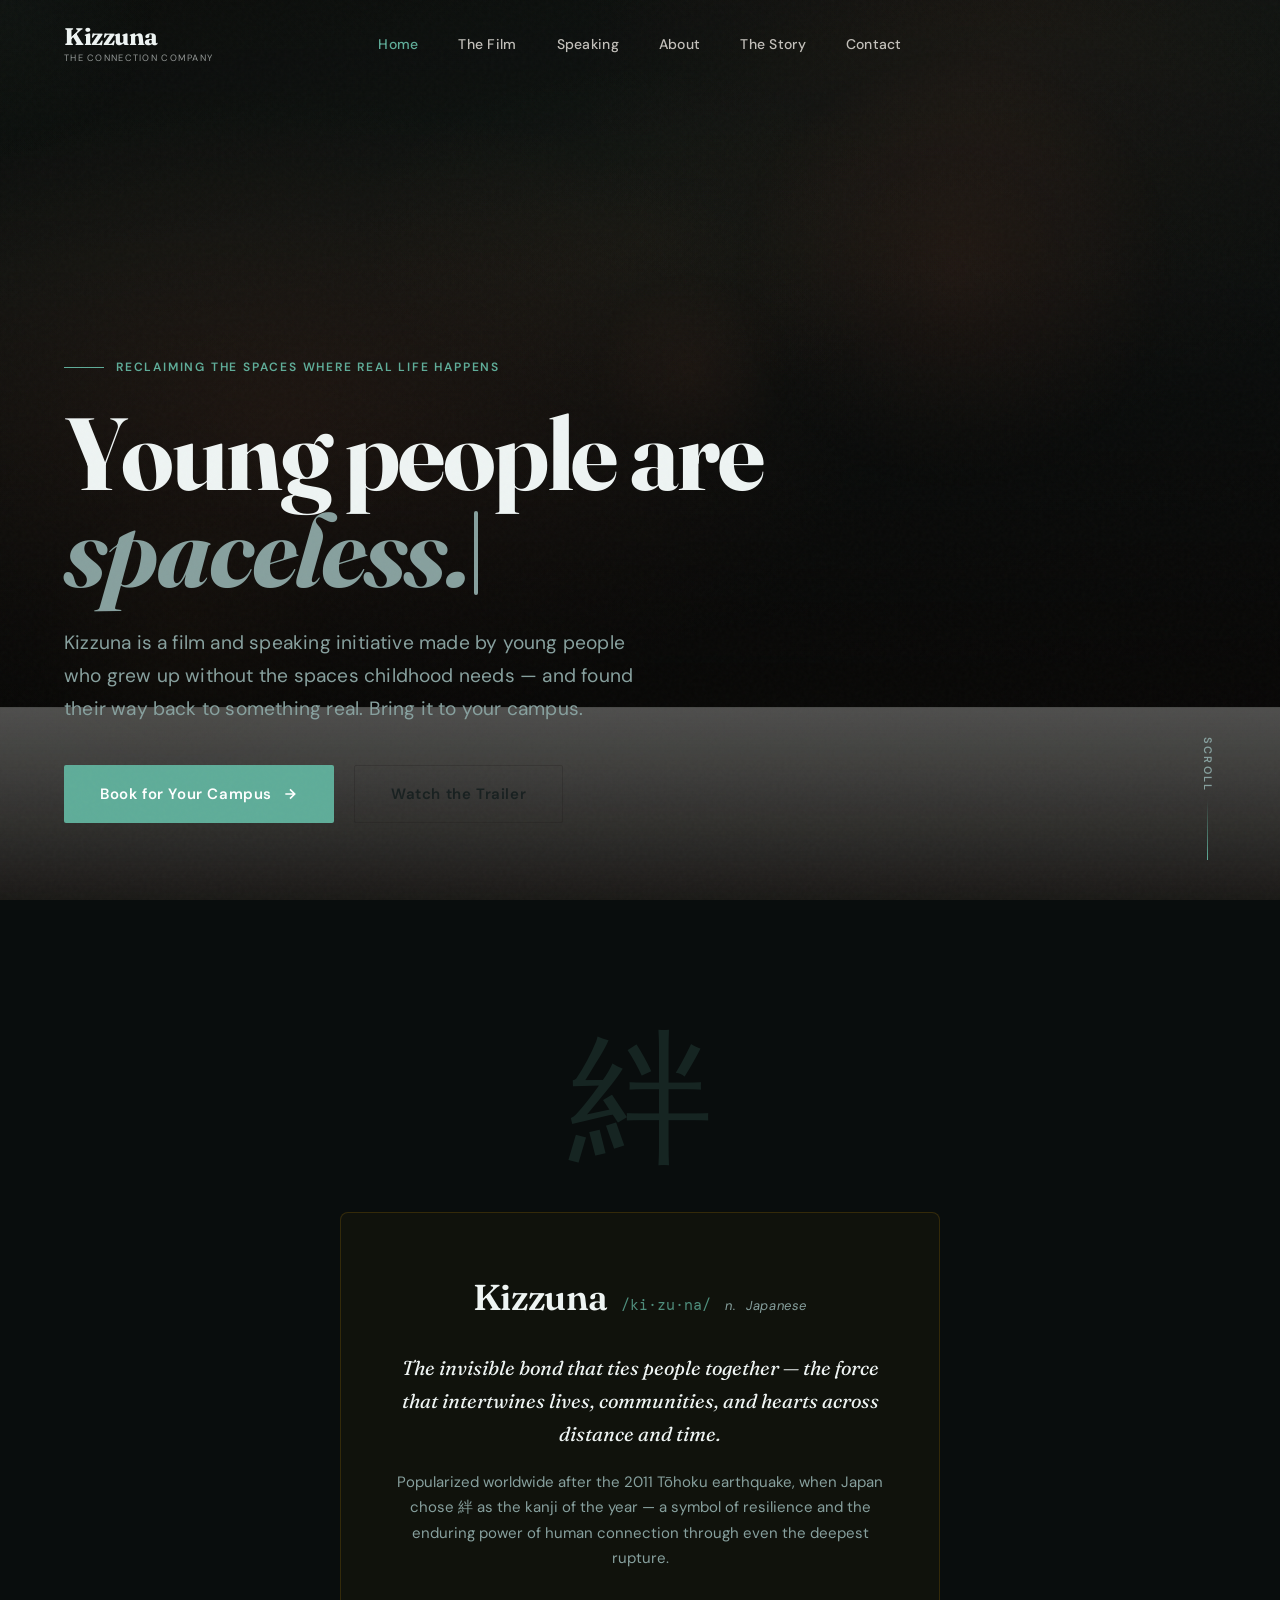
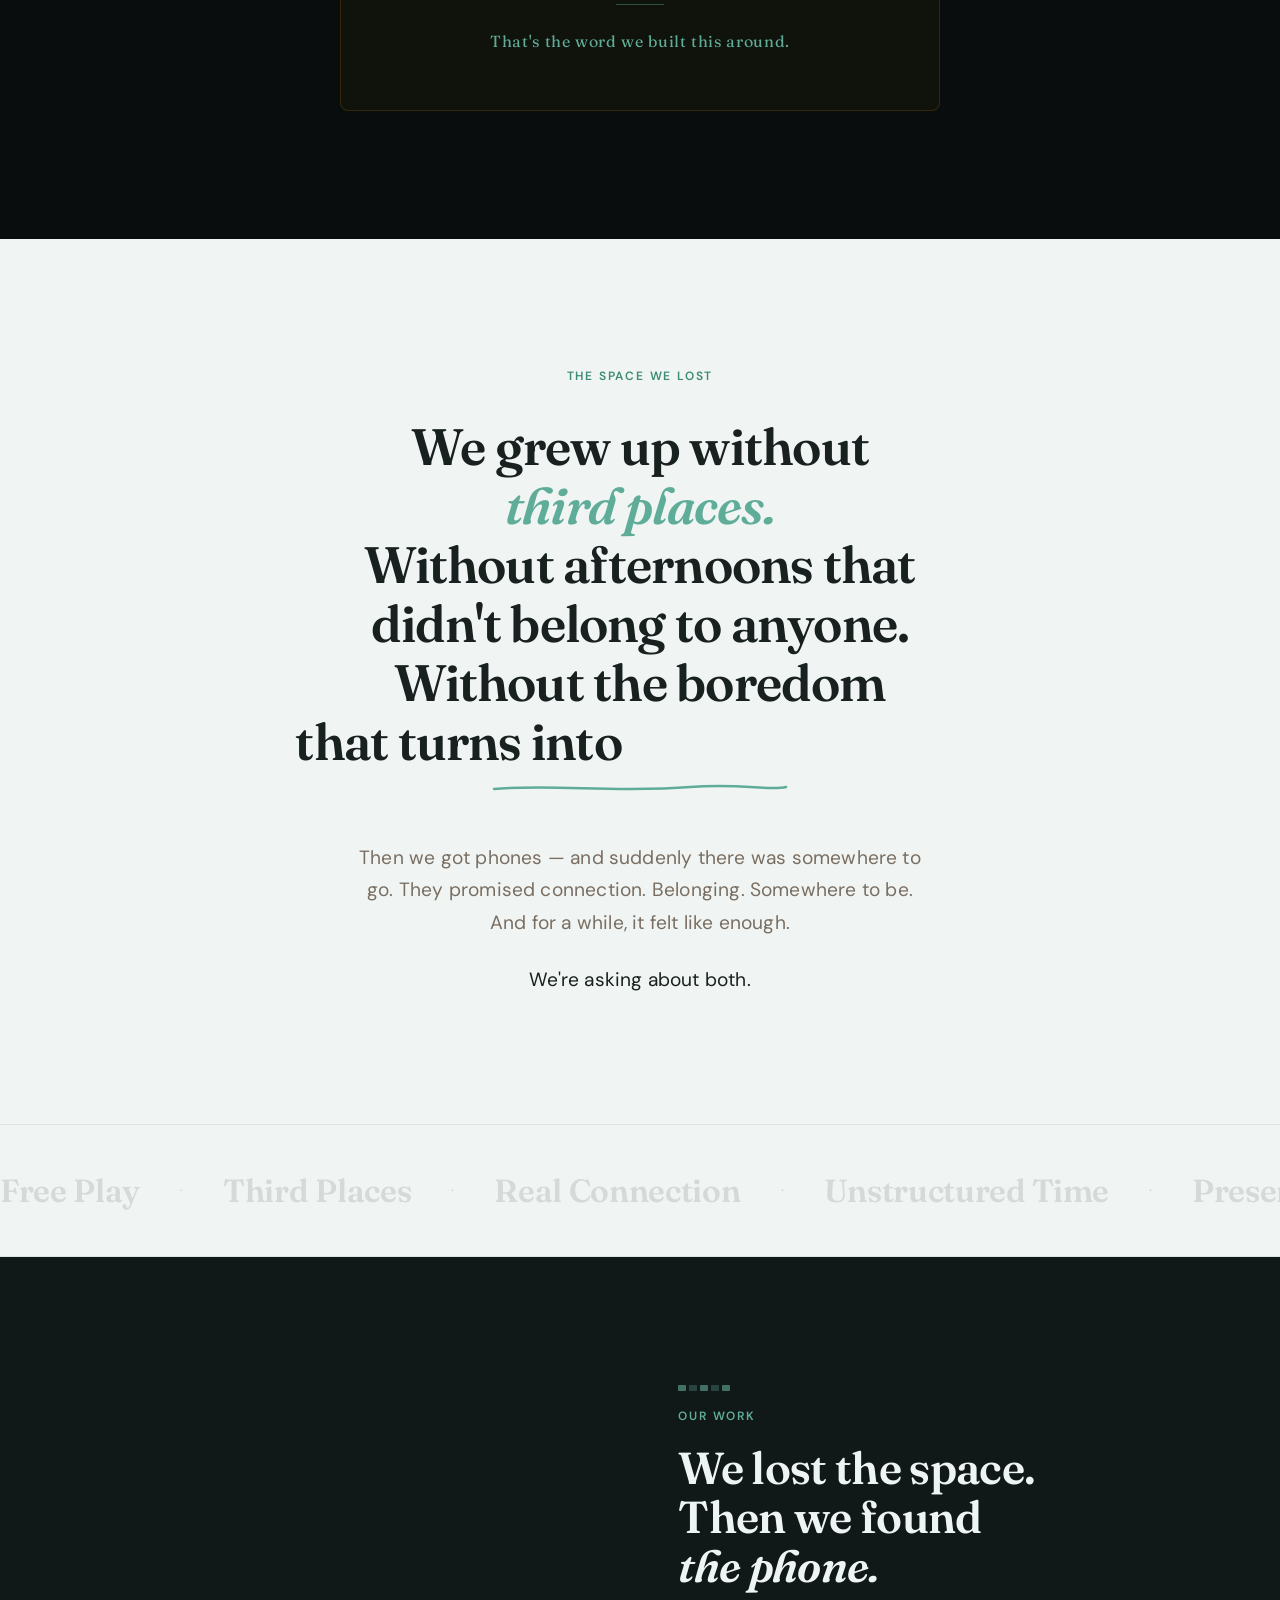
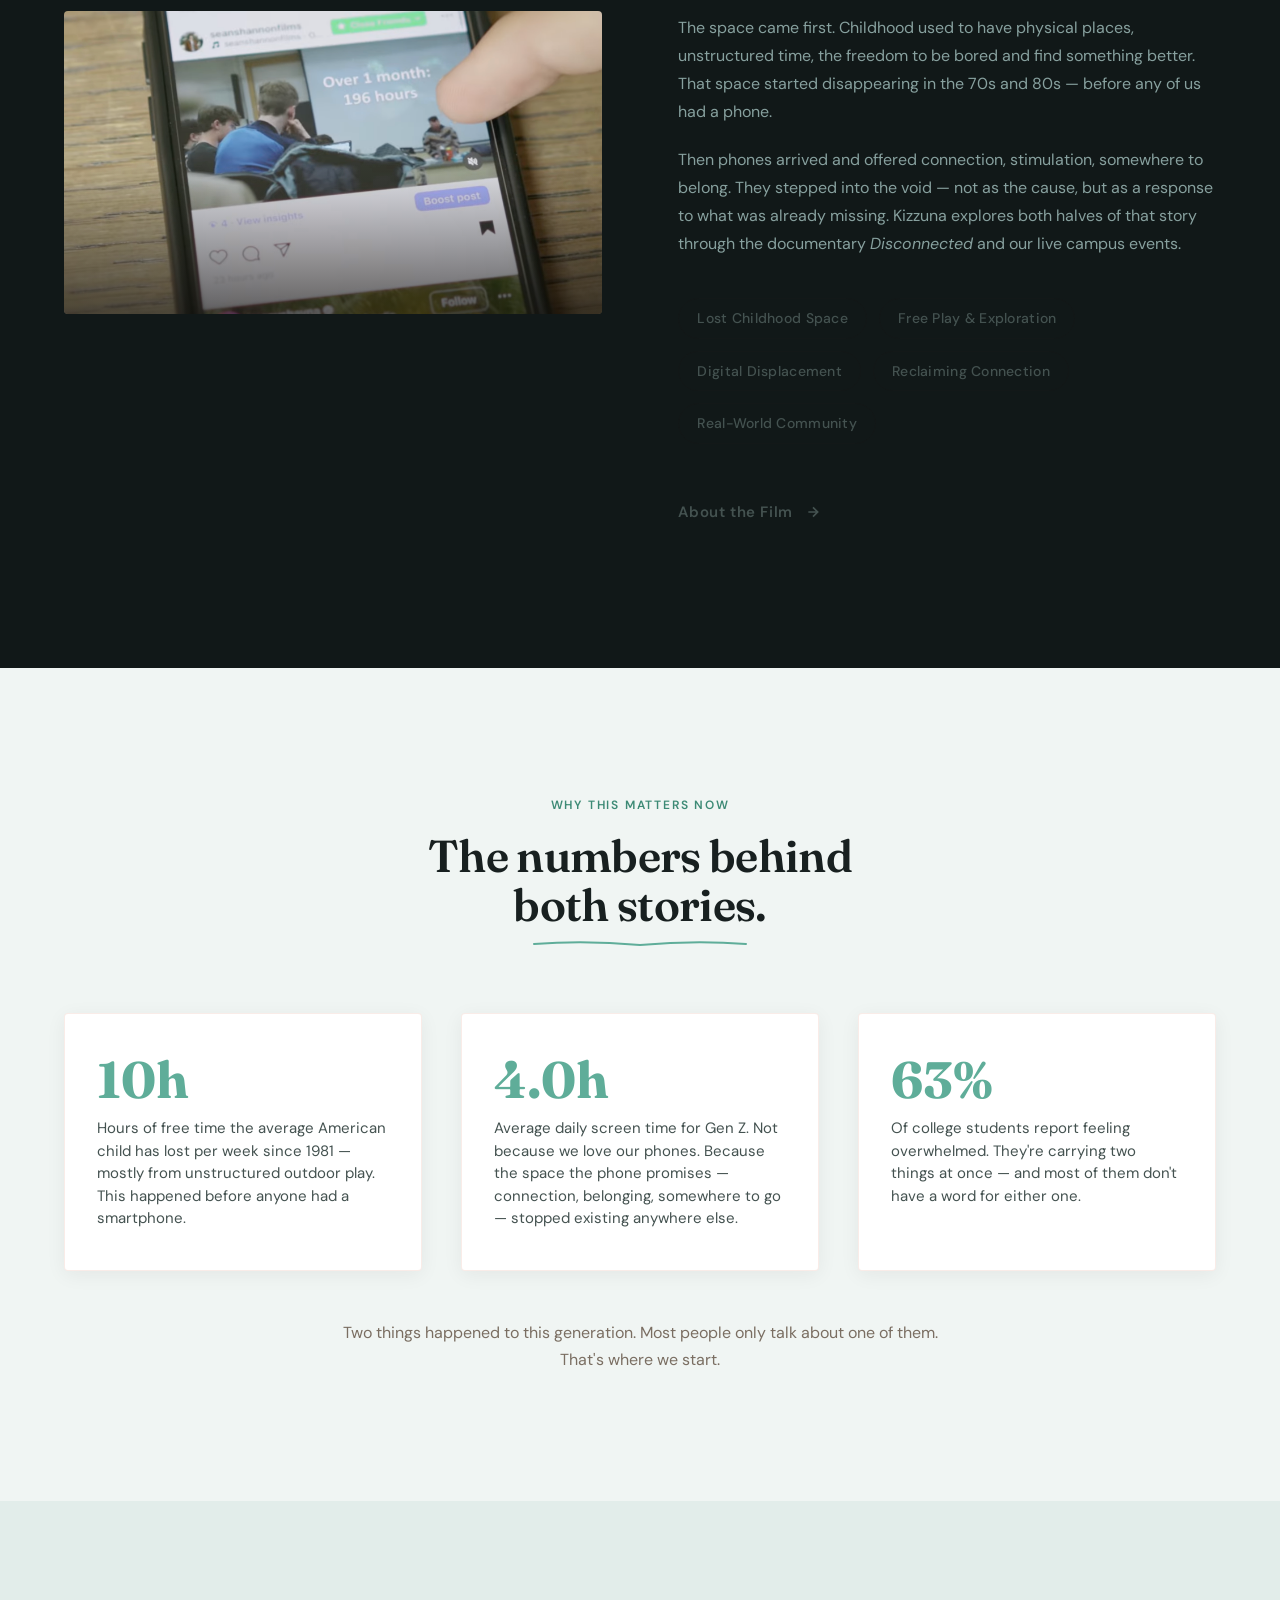
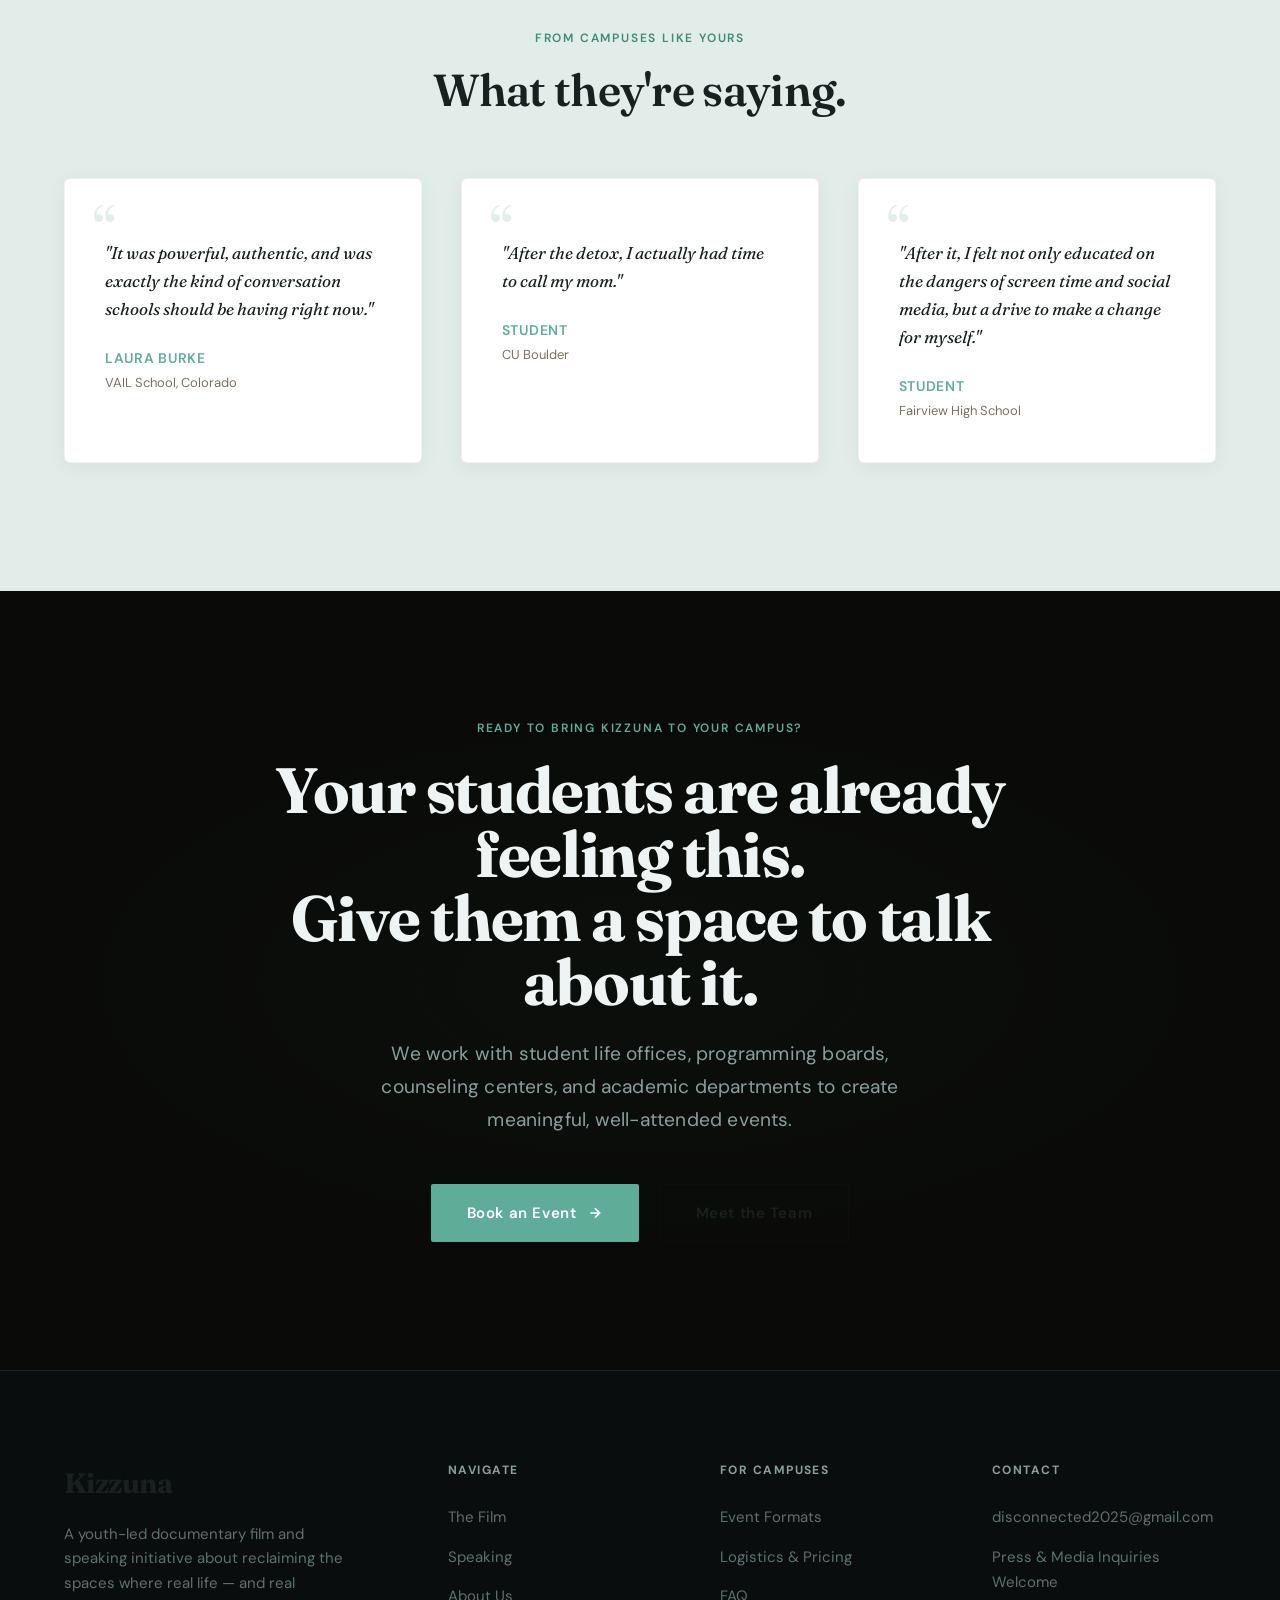
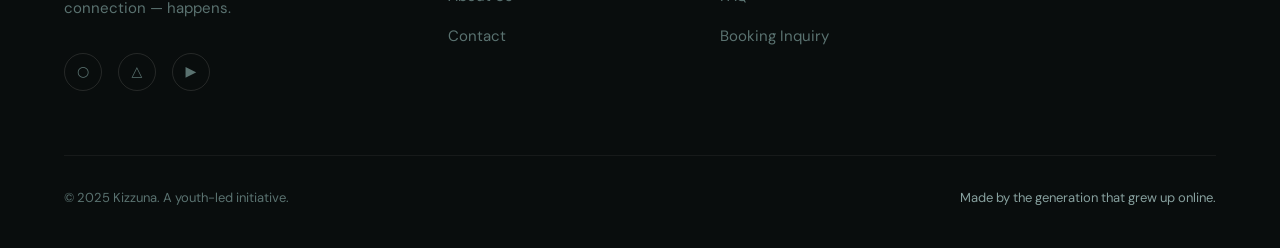
==== commit 007a83a2: "Remove entire speaking event preview section from index.html Co-Authored-By: Claude Sonnet 4.6 <nore" ====
--- a/index.html
+++ b/index.html
@@ -329,50 +329,6 @@
 </section>
 
 
-<!-- ============================================================
-     SECTION 5 · SPEAKING EVENT PREVIEW
-     [IMAGE] Full-width dark background image: a speaker on stage,
-     audience in warm light, or a discussion circle. Cinematic,
-     low-key lighting. Text overlays on right half.
-     [MOTION] Content fades in over image on scroll.
-     ============================================================ -->
-<section class="cinematic section" style="min-height:600px;">
-  <div class="cinematic__bg">
-    <div class="img-frame__placeholder" style="height:100%;background:radial-gradient(ellipse 60% 80% at 80% 50%, rgba(59,122,103,0.18), transparent 60%), var(--bg-mid);">
-      <!-- [IMAGE] Speaking event photo — warm audience glow, intimate setting -->
-    </div>
-    <div class="cinematic__overlay" style="background:linear-gradient(to right,rgba(10,13,11,0.95) 40%,rgba(10,13,11,0.55) 100%);"></div>
-  </div>
-  <div class="cinematic__content container">
-    <div style="max-width:560px;" class="reveal">
-      <p class="label text-amber" style="margin-bottom:1rem;">Live on Campus</p>
-      <p class="body-lg text-muted" style="margin-bottom:1.75rem;">
-        Our speaking events are led by people the same age as your students.
-        We use humor, personal stories, and honest reflection to open a dialogue
-        about something every student is quietly living — but rarely discussing.
-      </p>
-      <ul class="checklist" style="margin-bottom:2.5rem;">
-        <li class="checklist__item">
-          <div class="checklist__check"></div>
-          Starts before the phone — with the spaces already disappearing
-        </li>
-        <li class="checklist__item">
-          <div class="checklist__check"></div>
-          Peer-to-peer tone — no lectures, no judgment
-        </li>
-        <li class="checklist__item">
-          <div class="checklist__check"></div>
-          Research-backed, emotionally grounded
-        </li>
-        <li class="checklist__item">
-          <div class="checklist__check"></div>
-          Pairs with film screening or stands alone
-        </li>
-      </ul>
-      <a href="speaking.html" class="btn btn--outline">Learn About Speaking Events</a>
-    </div>
-  </div>
-</section>
 
 
 <!-- ============================================================
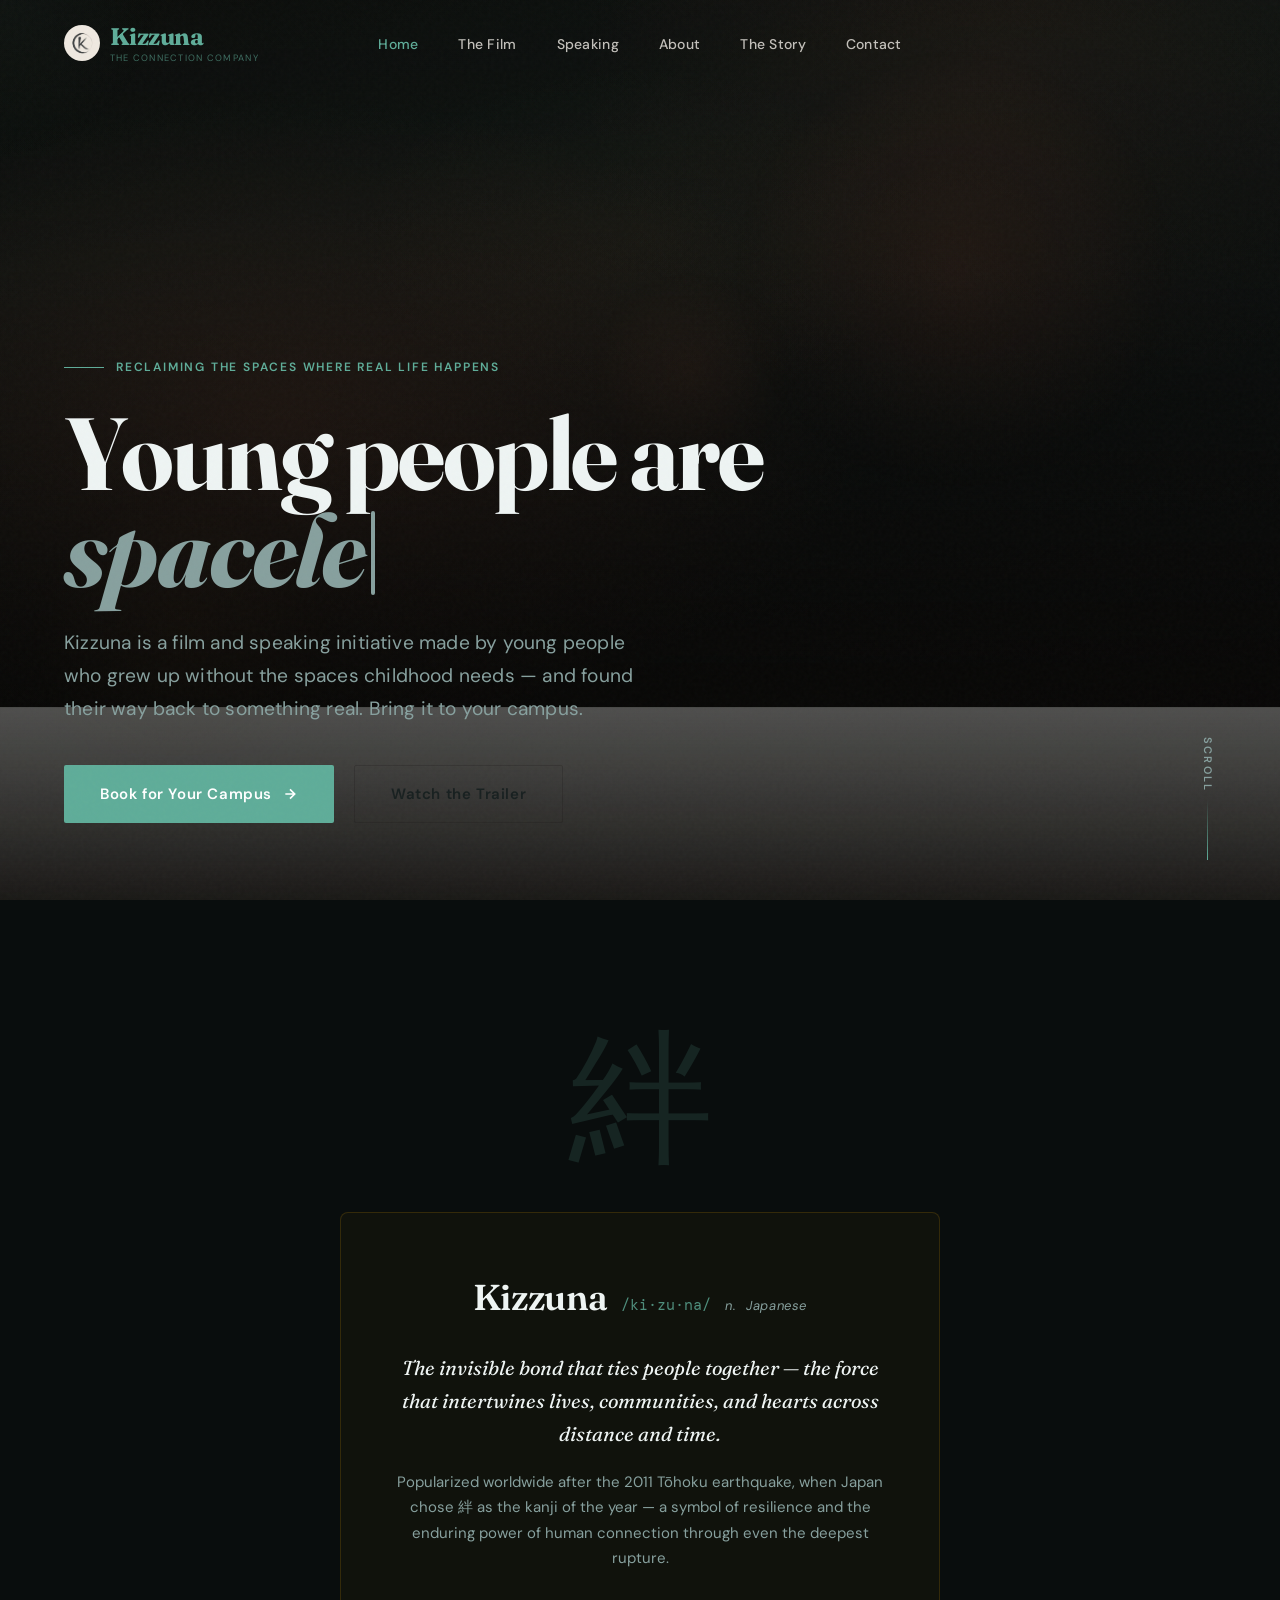
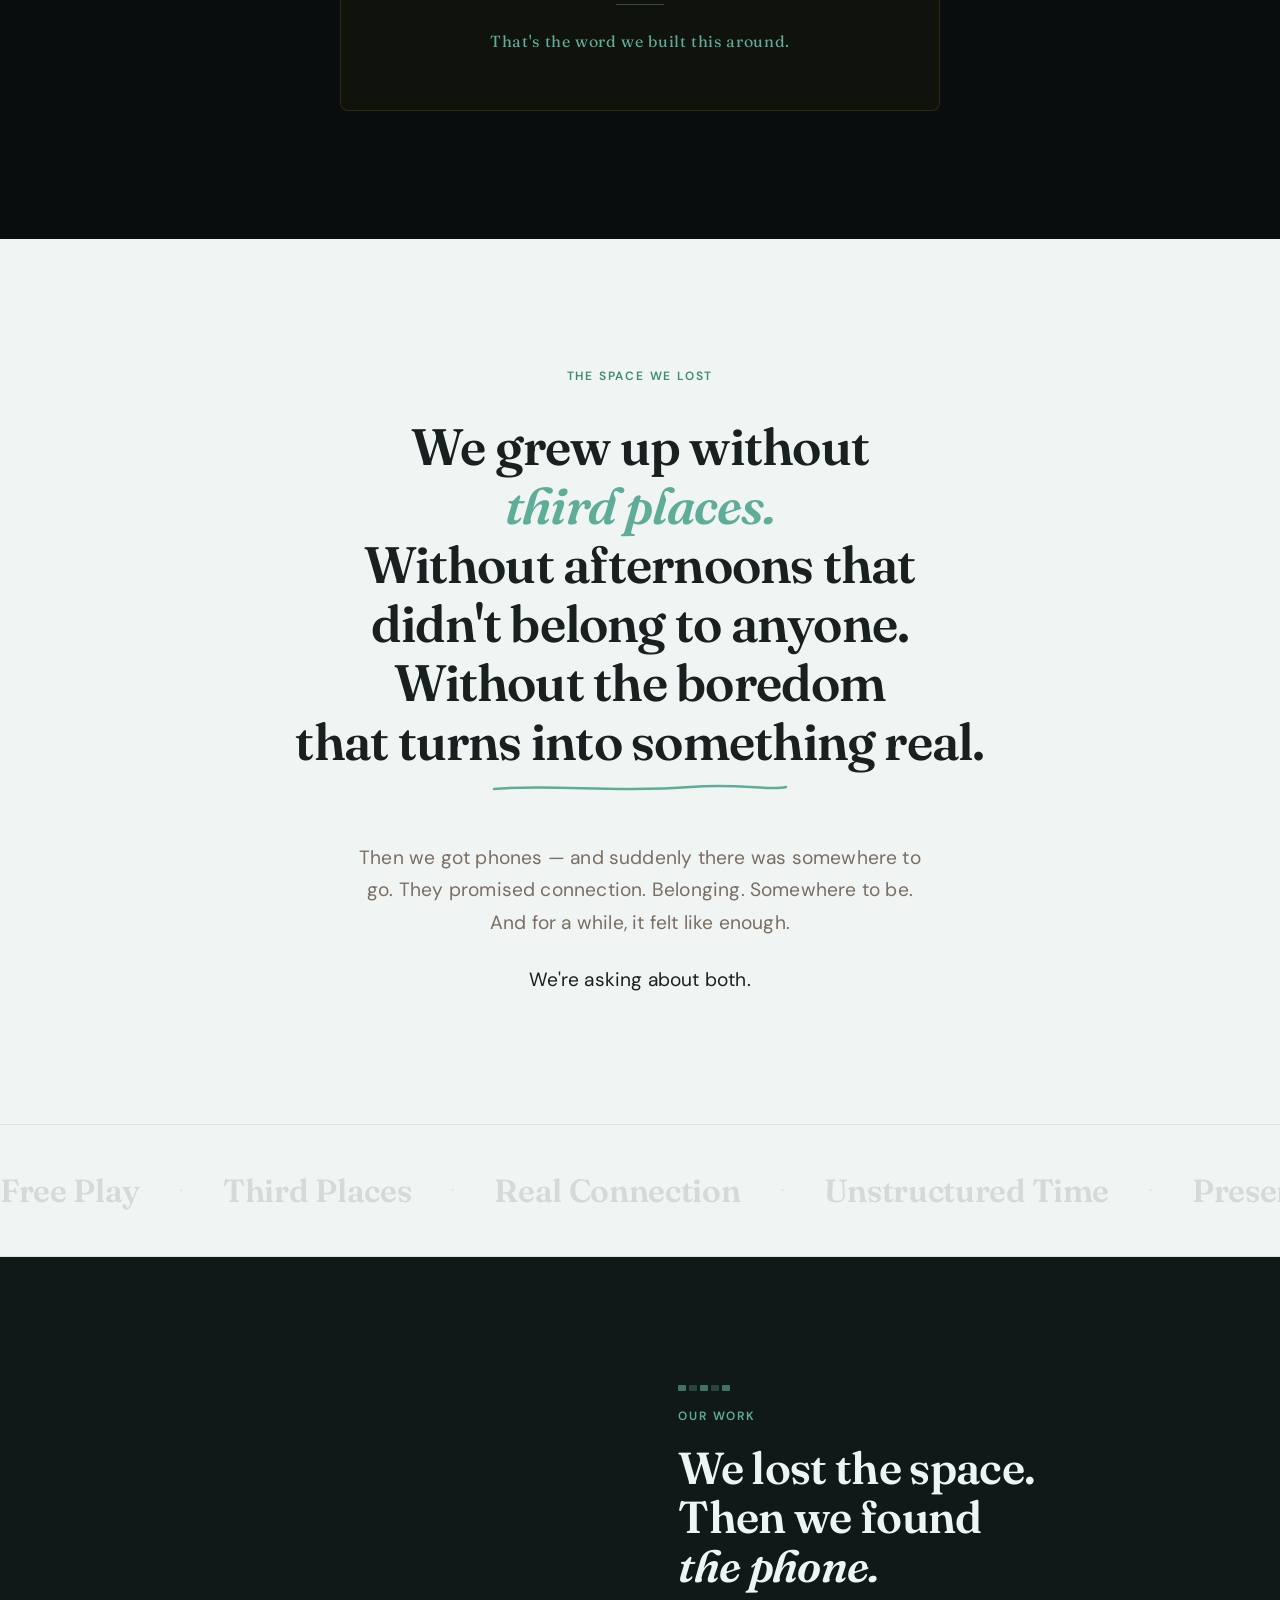
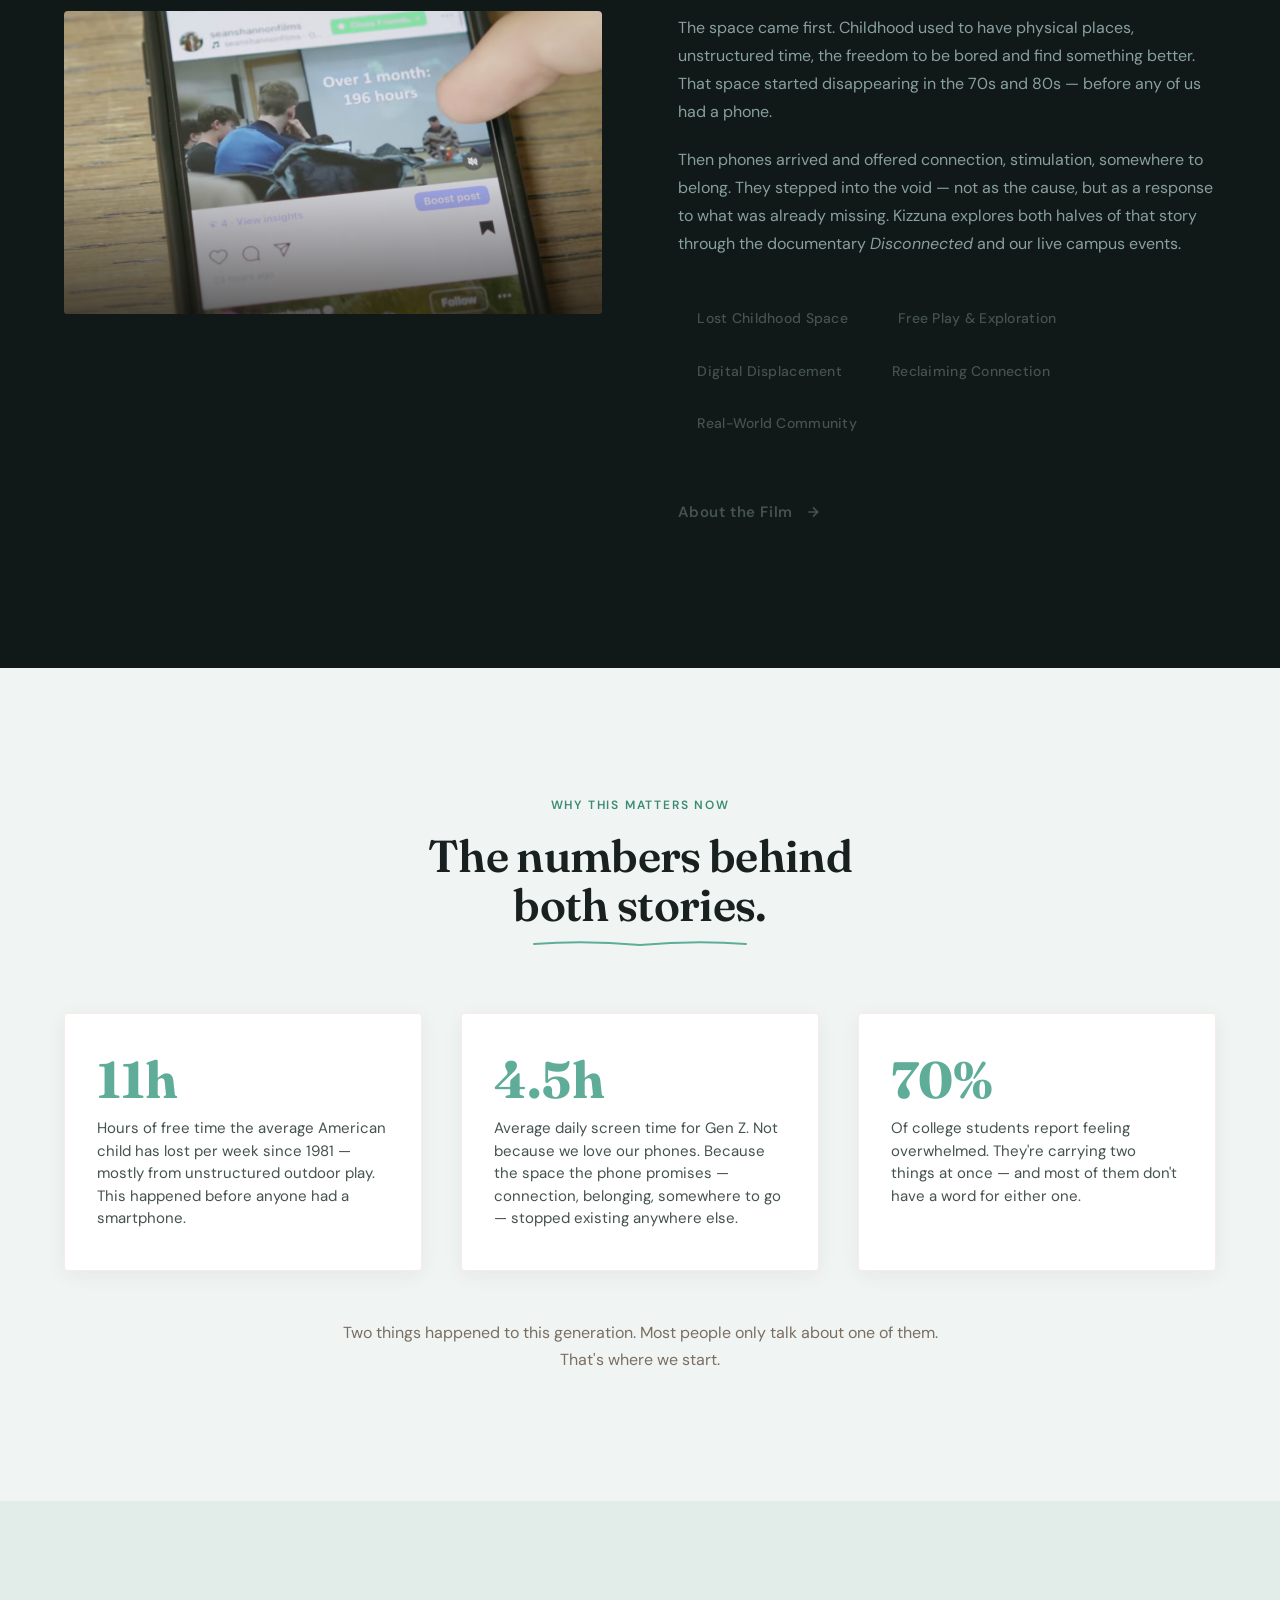
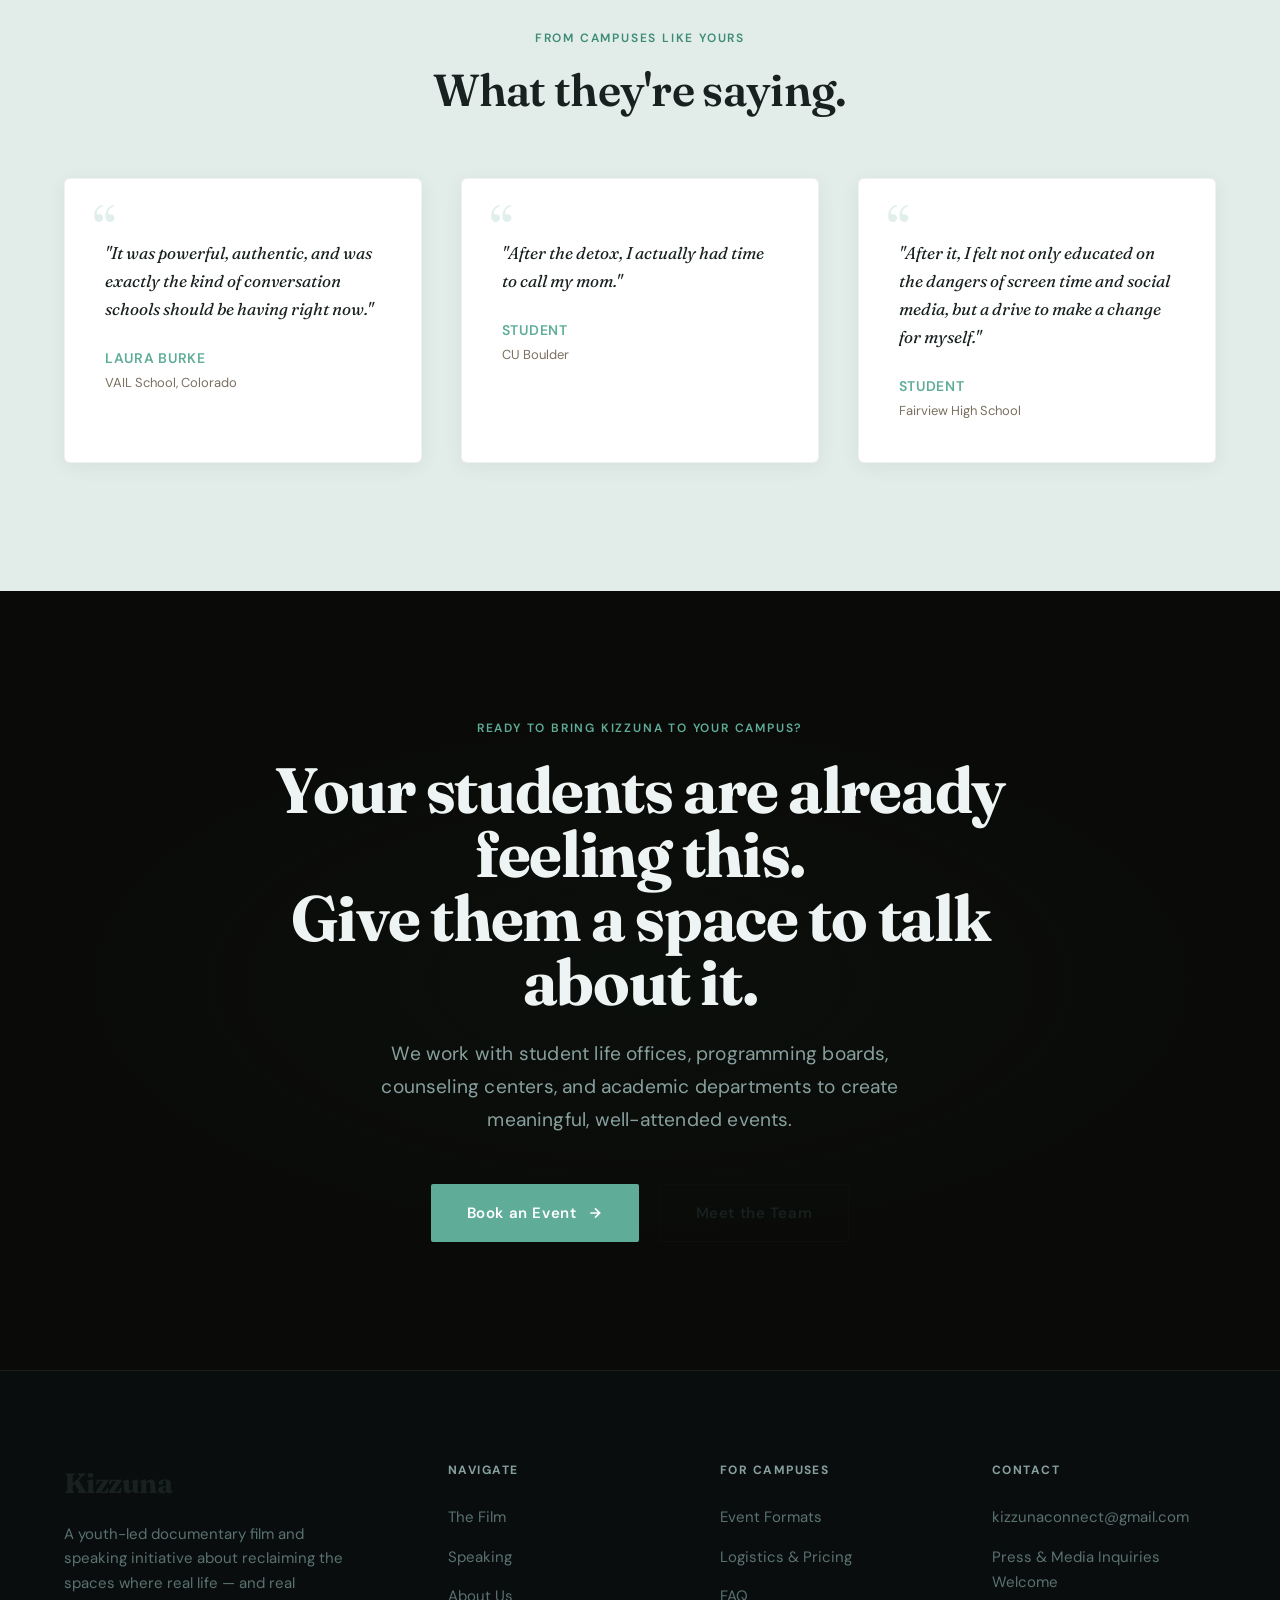
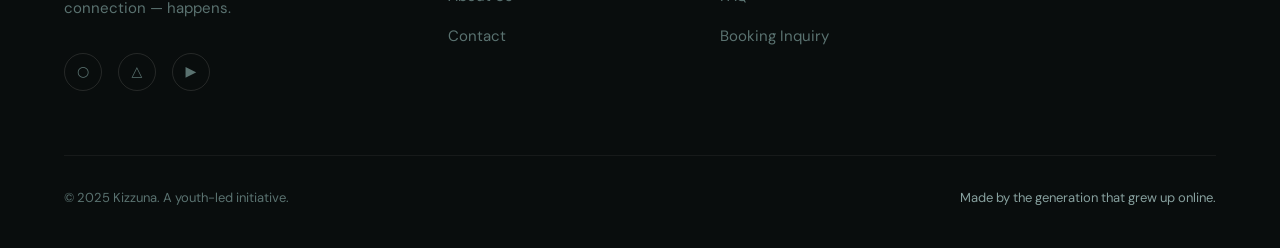
==== commit e9a6ad20: "Add circular logo next to nav text, update contact email sitewide - Add kizzunalogo.png as circular " ====
--- a/index.html
+++ b/index.html
@@ -33,7 +33,7 @@
 
 <!-- NAVIGATION -->
 <header class="nav" role="banner">
-  <a href="index.html" class="nav__logo">Kizzuna<span class="nav__logo-sub">the connection company</span></a>
+  <a href="index.html" class="nav__logo" style="display:flex;align-items:center;gap:0.6rem;"><img src="images/kizzunalogo.png" alt="" style="height:36px;width:36px;border-radius:50%;object-fit:cover;flex-shrink:0;"><span>Kizzuna<span class="nav__logo-sub">the connection company</span></span></a>
   <nav aria-label="Main navigation">
     <ul class="nav__links">
       <li><a href="index.html"    class="nav__link">Home</a></li>
@@ -459,7 +459,7 @@
       <div>
         <p class="footer__col-title">Contact</p>
         <ul class="footer__links">
-          <li><a href="mailto:disconnected2025@gmail.com" class="footer__link">disconnected2025@gmail.com</a></li>
+          <li><a href="mailto:kizzunaconnect@gmail.com" class="footer__link">kizzunaconnect@gmail.com</a></li>
           <li><span class="footer__link" style="cursor:default;">Press &amp; Media Inquiries Welcome</span></li>
         </ul>
       </div>
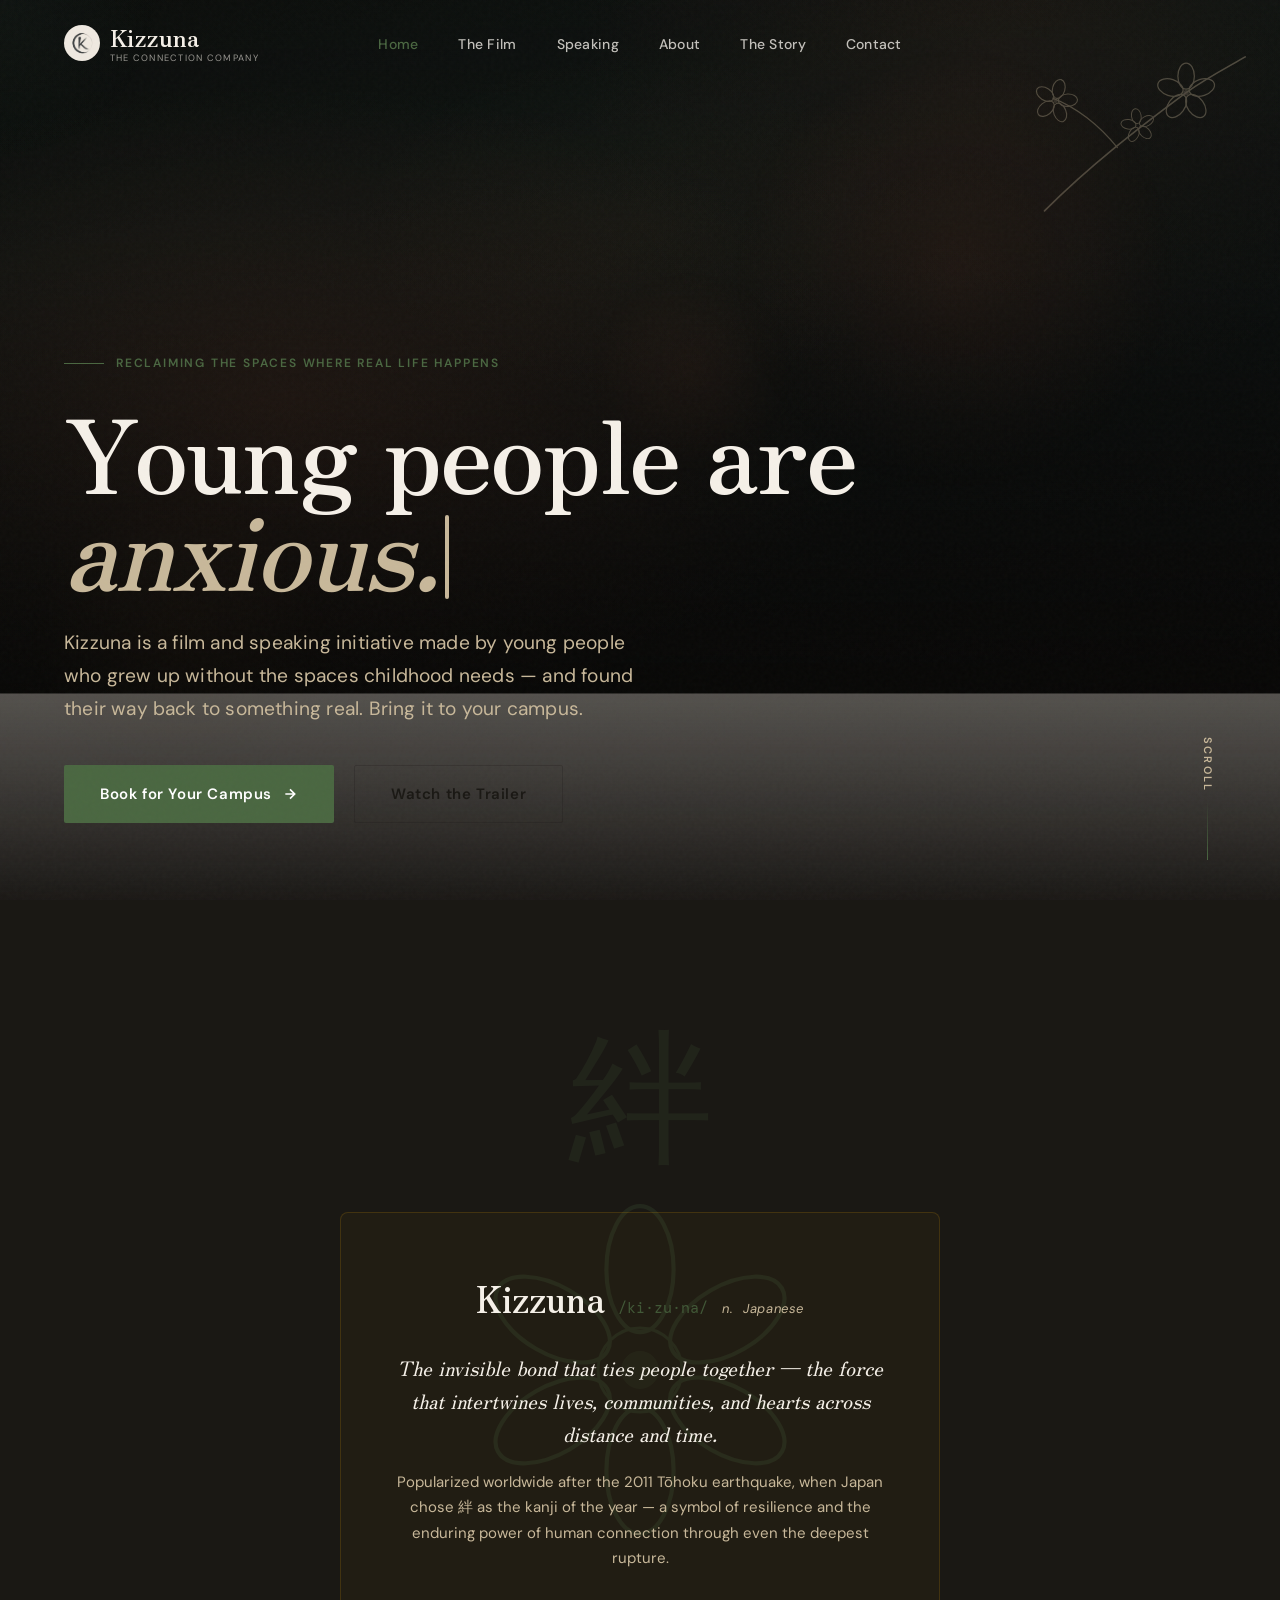
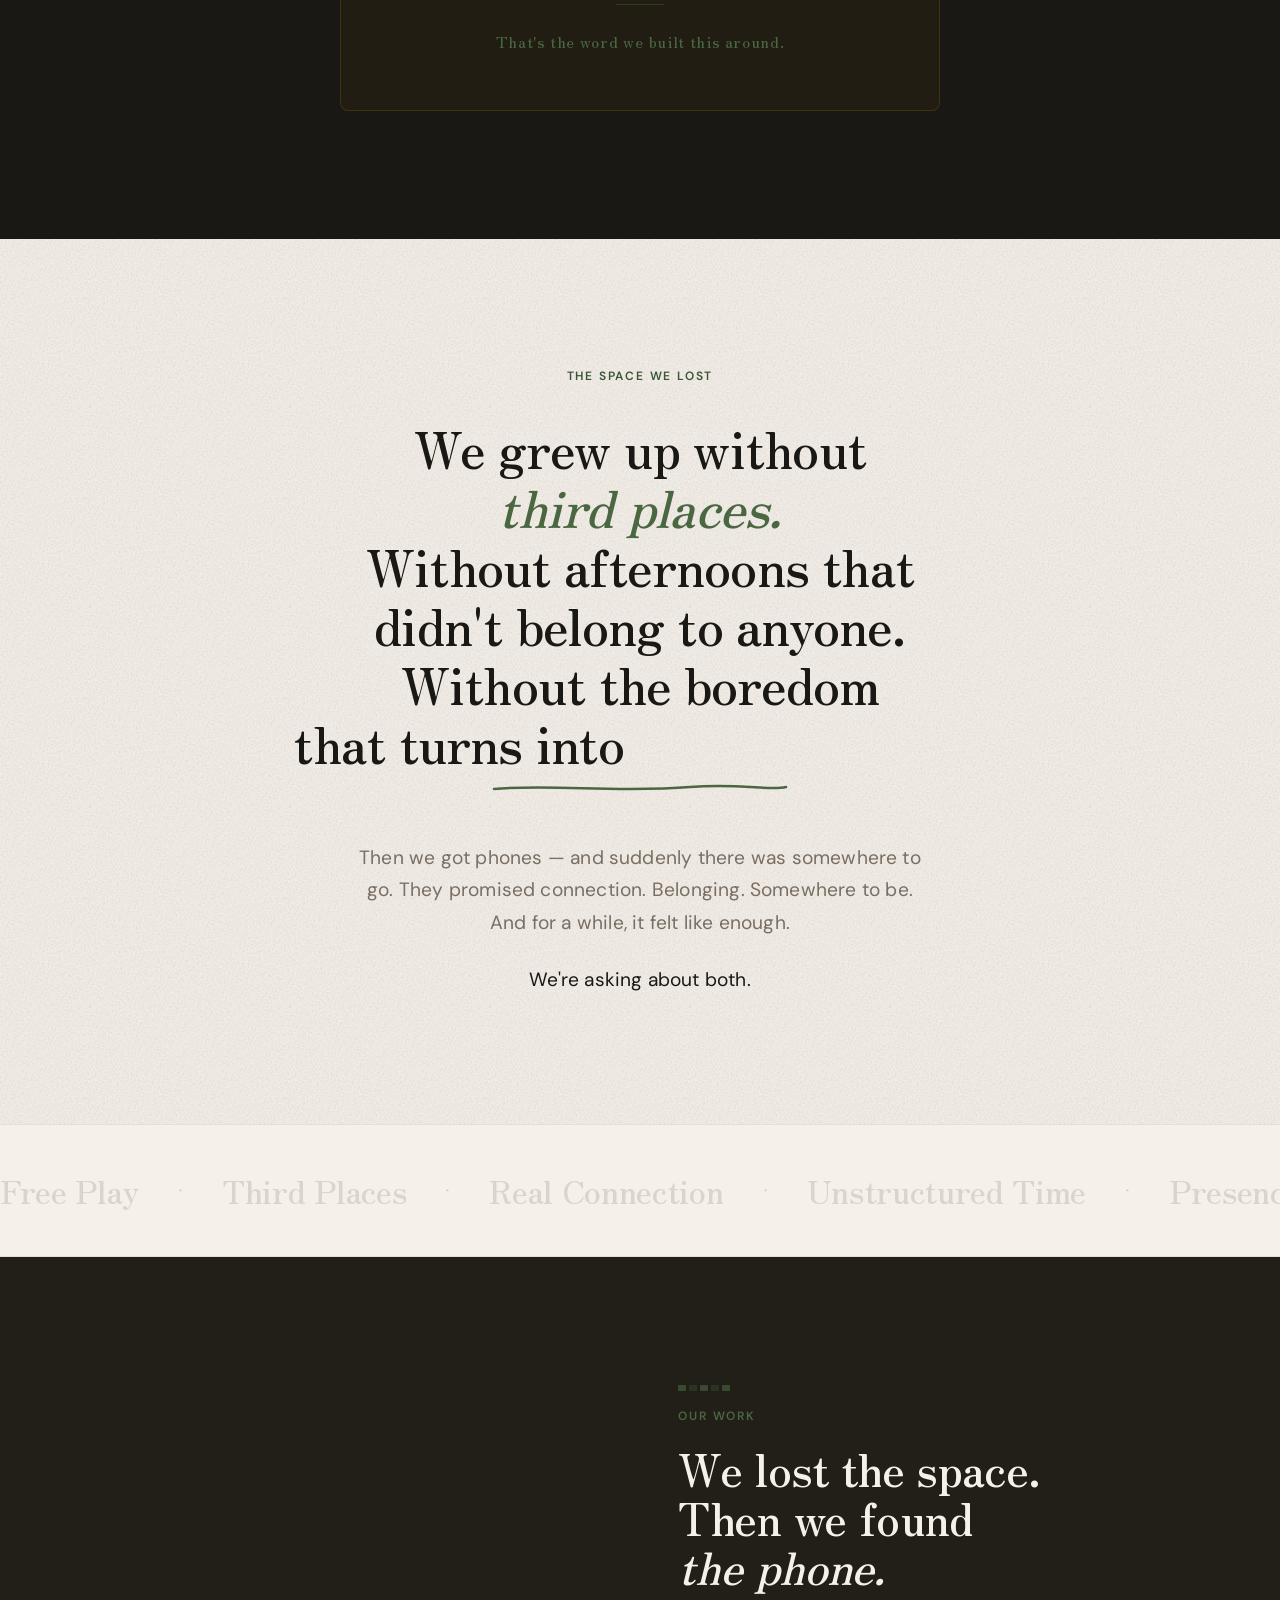
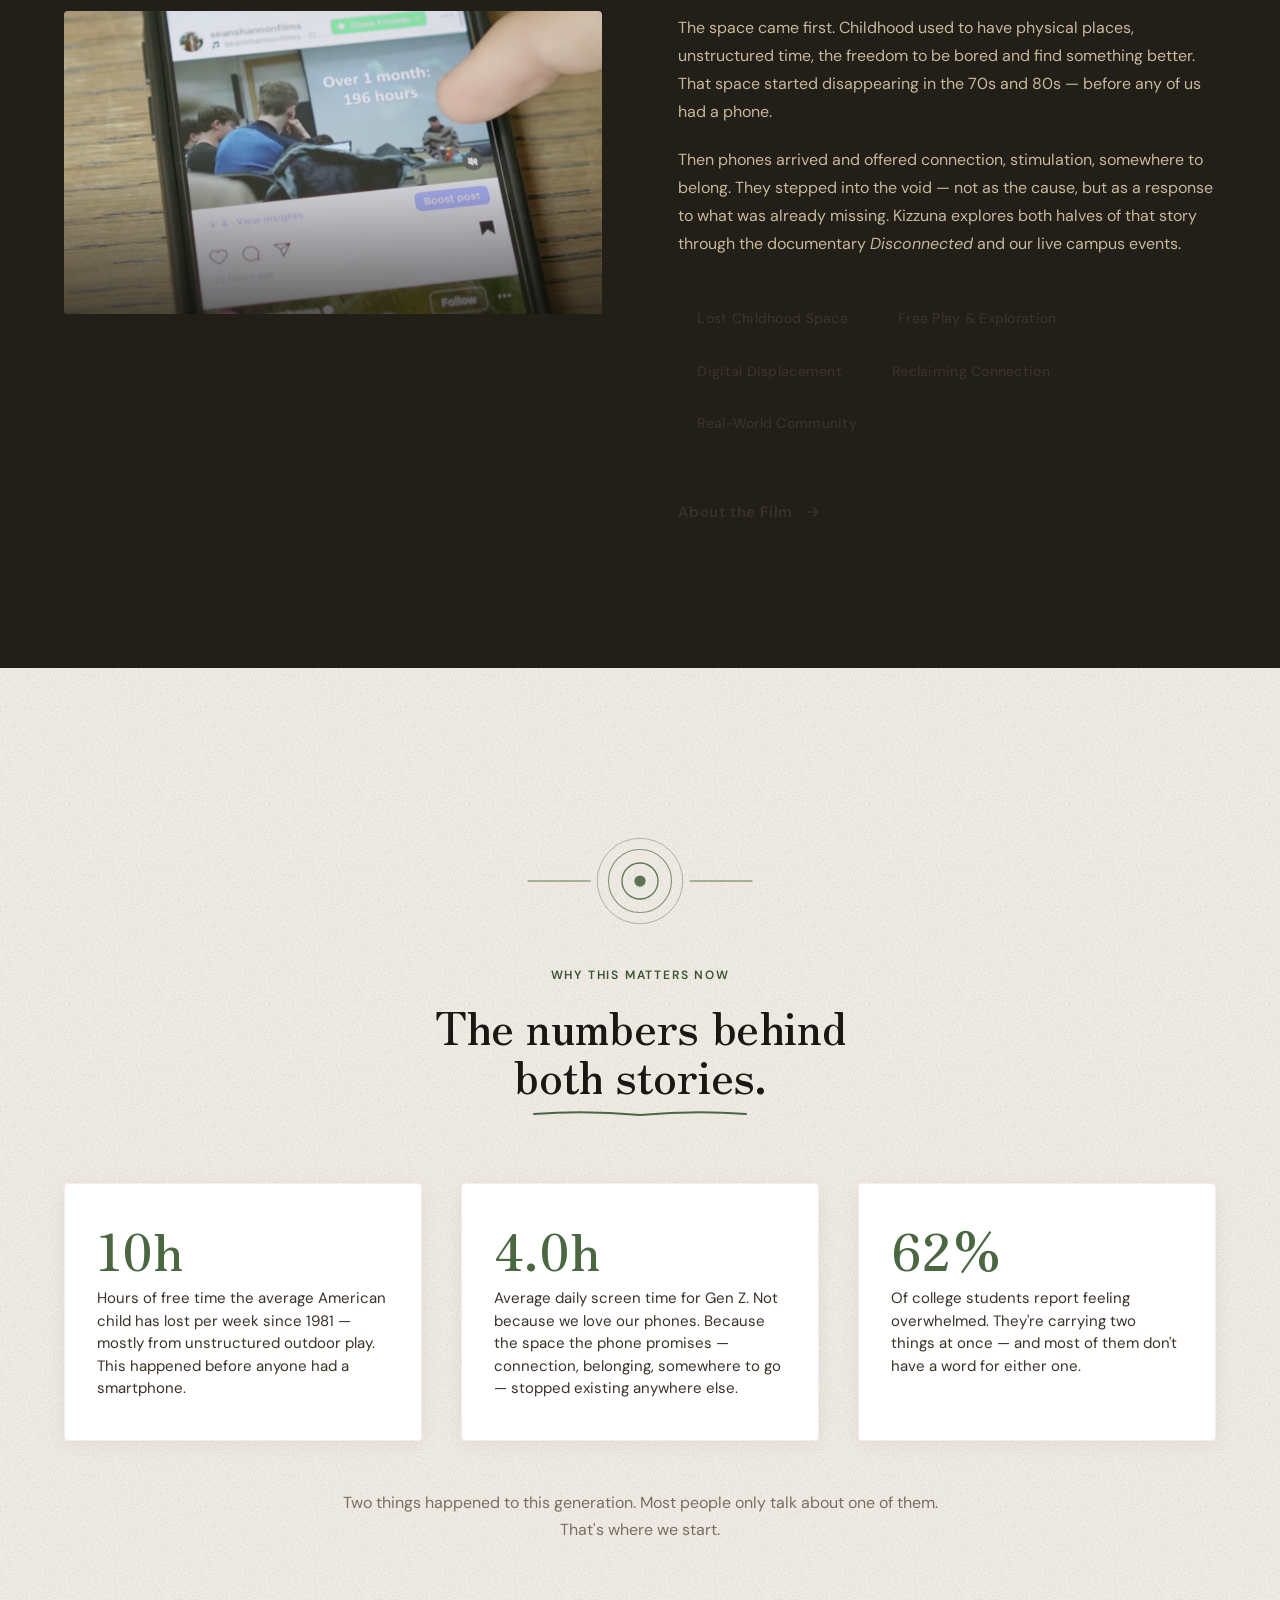
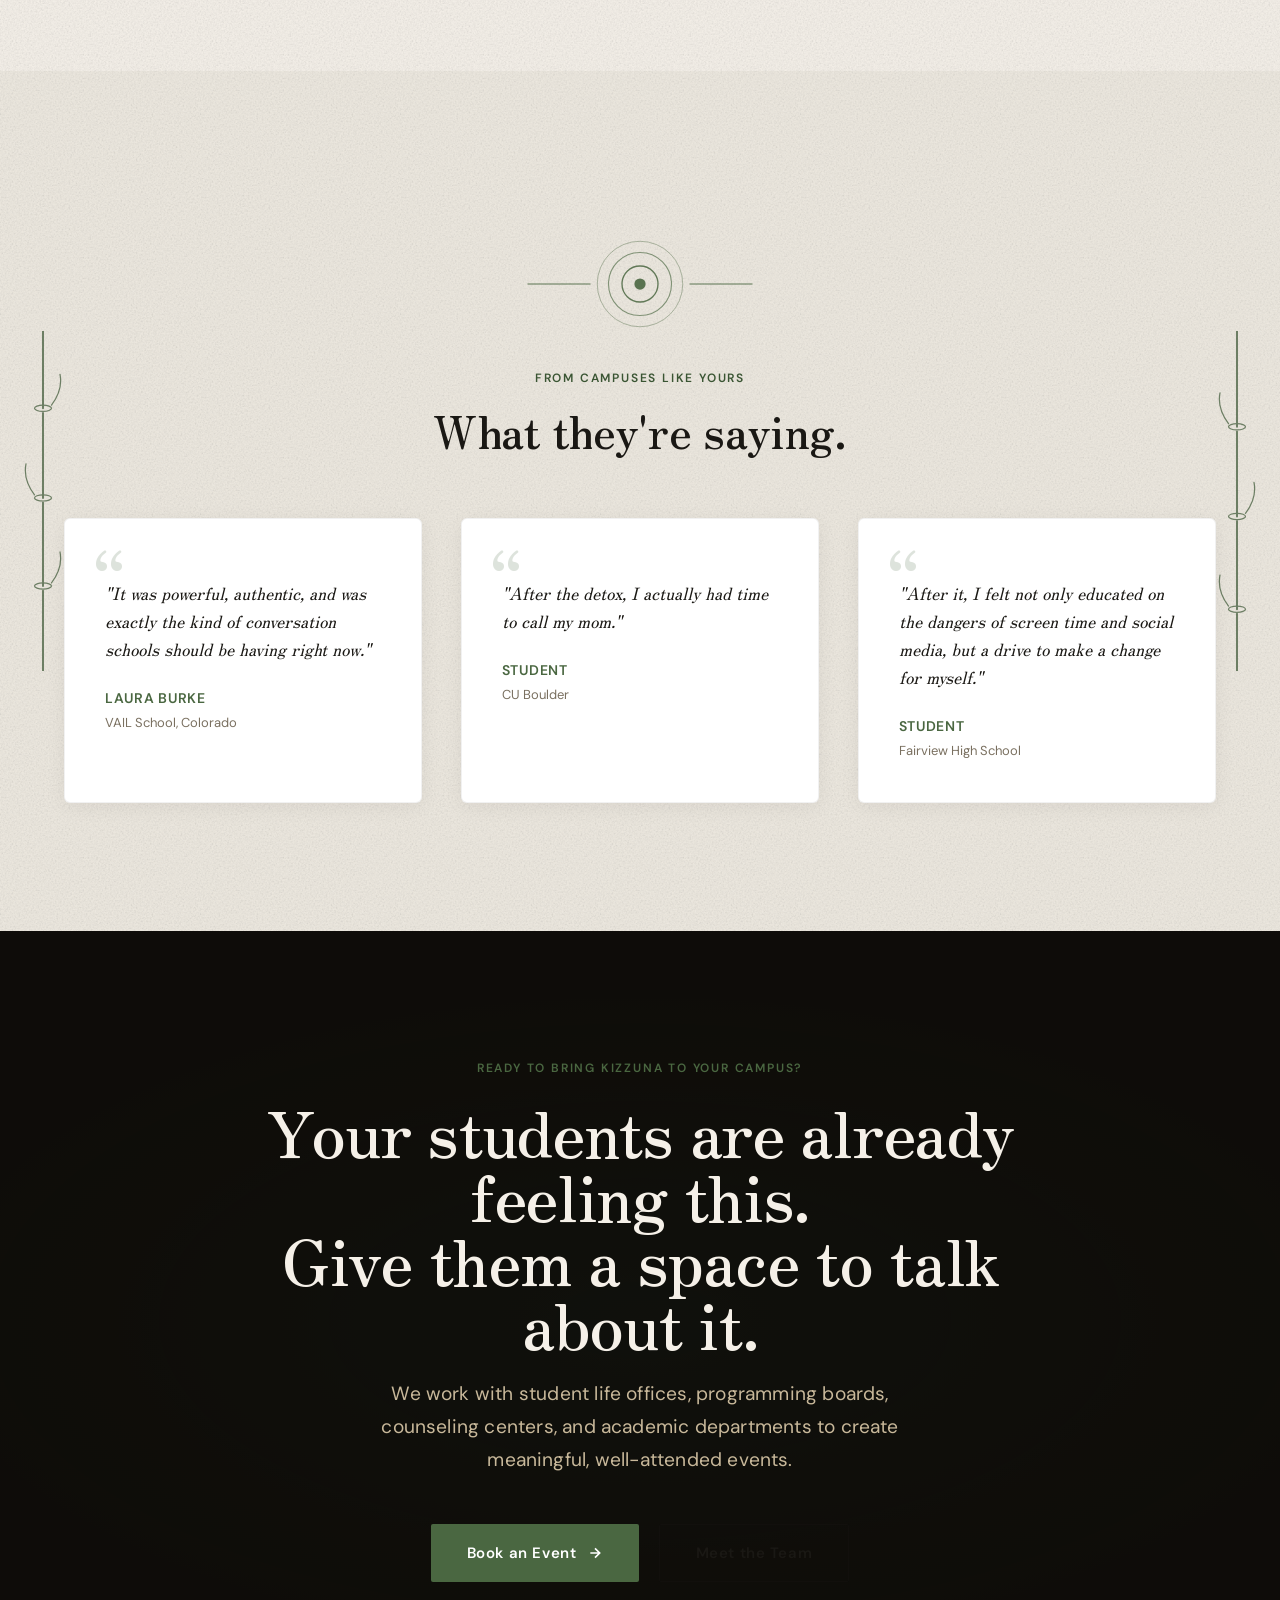
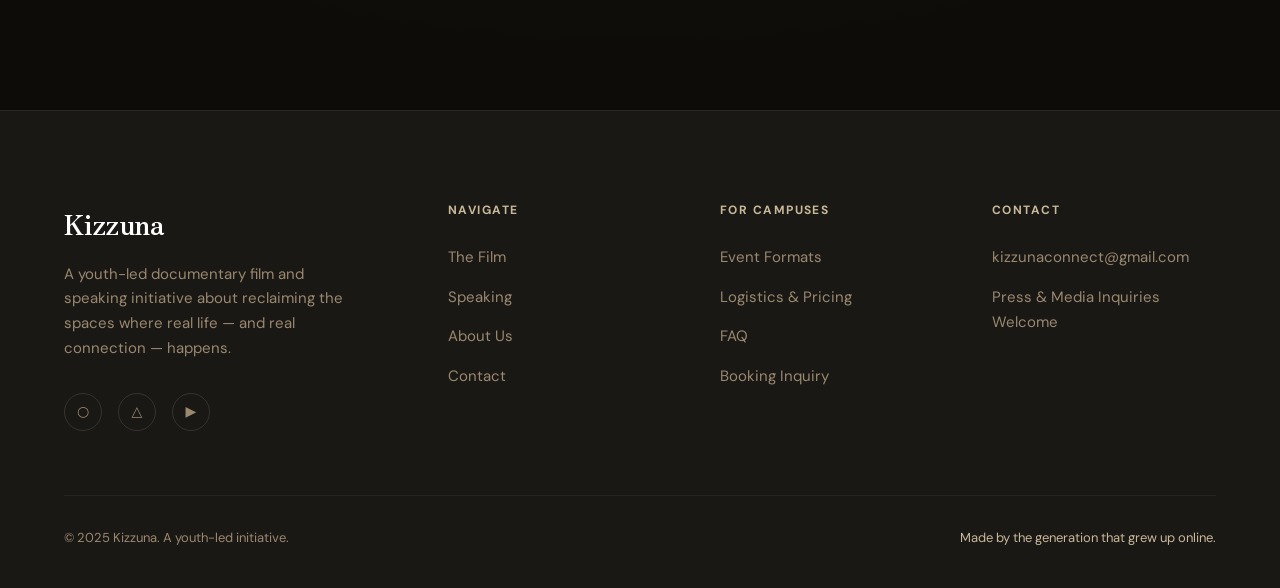
==== commit c0225e01: "Increase visibility of washi grain, bamboo, and ripple motifs Co-Authored-By: Claude Sonnet 4.6 <nor" ====
--- a/index.html
+++ b/index.html
@@ -7,7 +7,7 @@
   <meta name="description" content="A youth-led documentary film and college speaking initiative about reclaiming the spaces where real life happens — from childhood to connection." />
   <link rel="preconnect" href="https://fonts.googleapis.com" />
   <link rel="preconnect" href="https://fonts.gstatic.com" crossorigin />
-  <link href="https://fonts.googleapis.com/css2?family=Fraunces:ital,opsz,wght@0,9..144,300;0,9..144,600;0,9..144,700;1,9..144,400&family=DM+Sans:ital,opsz,wght@0,9..144,300;0,9..144,400;0,9..144,500;1,9..144,300&family=DM+Mono:wght@400;500&display=swap" rel="stylesheet" />
+  <link href="https://fonts.googleapis.com/css2?family=Zen+Old+Mincho:wght@400;600;700&family=DM+Sans:ital,opsz,wght@0,9..144,300;0,9..144,400;0,9..144,500;1,9..144,300&family=DM+Mono:wght@400;500&display=swap" rel="stylesheet" />
   <link rel="stylesheet" href="styles.css" />
   <script type="text/javascript" id="hs-script-loader" async defer src="//js-na2.hs-scripts.com/245765726.js"></script>
 </head>
@@ -70,6 +70,35 @@
     <div class="hero__orb hero__orb--3"></div>
   </div>
 
+  <!-- Cherry blossom nature motif -->
+  <svg class="cherry-motif cherry-motif--tr" viewBox="0 0 160 130" aria-hidden="true" focusable="false">
+    <path d="M12,118 C45,85 80,58 115,32 C132,20 148,12 158,6" fill="none" stroke="currentColor" stroke-width="1.2" stroke-linecap="round"/>
+    <path d="M65,72 C52,56 38,44 18,36" fill="none" stroke="currentColor" stroke-width="0.8" stroke-linecap="round"/>
+    <g transform="translate(115,32)">
+      <ellipse cx="0" cy="-12" rx="6" ry="9.5" fill="none" stroke="currentColor" stroke-width="0.9" transform="rotate(0)"/>
+      <ellipse cx="0" cy="-12" rx="6" ry="9.5" fill="none" stroke="currentColor" stroke-width="0.9" transform="rotate(72)"/>
+      <ellipse cx="0" cy="-12" rx="6" ry="9.5" fill="none" stroke="currentColor" stroke-width="0.9" transform="rotate(144)"/>
+      <ellipse cx="0" cy="-12" rx="6" ry="9.5" fill="none" stroke="currentColor" stroke-width="0.9" transform="rotate(216)"/>
+      <ellipse cx="0" cy="-12" rx="6" ry="9.5" fill="none" stroke="currentColor" stroke-width="0.9" transform="rotate(288)"/>
+      <circle cx="0" cy="0" r="2" fill="currentColor" opacity="0.6"/>
+    </g>
+    <g transform="translate(20,38)">
+      <ellipse cx="0" cy="-9" rx="4.5" ry="7" fill="none" stroke="currentColor" stroke-width="0.8" transform="rotate(15)"/>
+      <ellipse cx="0" cy="-9" rx="4.5" ry="7" fill="none" stroke="currentColor" stroke-width="0.8" transform="rotate(87)"/>
+      <ellipse cx="0" cy="-9" rx="4.5" ry="7" fill="none" stroke="currentColor" stroke-width="0.8" transform="rotate(159)"/>
+      <ellipse cx="0" cy="-9" rx="4.5" ry="7" fill="none" stroke="currentColor" stroke-width="0.8" transform="rotate(231)"/>
+      <ellipse cx="0" cy="-9" rx="4.5" ry="7" fill="none" stroke="currentColor" stroke-width="0.8" transform="rotate(303)"/>
+      <circle cx="0" cy="0" r="1.5" fill="currentColor" opacity="0.5"/>
+    </g>
+    <g transform="translate(80,56)">
+      <ellipse cx="0" cy="-7" rx="3.5" ry="5.5" fill="none" stroke="currentColor" stroke-width="0.7" transform="rotate(-10)"/>
+      <ellipse cx="0" cy="-7" rx="3.5" ry="5.5" fill="none" stroke="currentColor" stroke-width="0.7" transform="rotate(62)"/>
+      <ellipse cx="0" cy="-7" rx="3.5" ry="5.5" fill="none" stroke="currentColor" stroke-width="0.7" transform="rotate(134)"/>
+      <ellipse cx="0" cy="-7" rx="3.5" ry="5.5" fill="none" stroke="currentColor" stroke-width="0.7" transform="rotate(206)"/>
+      <ellipse cx="0" cy="-7" rx="3.5" ry="5.5" fill="none" stroke="currentColor" stroke-width="0.7" transform="rotate(278)"/>
+    </g>
+  </svg>
+
   <div class="hero__content container" style="max-width:1280px;">
     <div class="hero__eyebrow">
       <div class="hero__eyebrow-line"></div>
@@ -107,7 +136,22 @@
 <!-- ============================================================
      SECTION: KIZZUNA — WORD ORIGIN
      ============================================================ -->
-<section class="section bg-void kizzuna-origin" id="kizzuna-meaning">
+<section class="section bg-void kizzuna-origin" id="kizzuna-meaning" style="position:relative;overflow:hidden;">
+
+  <!-- Kamon chrysanthemum watermark -->
+  <svg class="kamon-motif" viewBox="0 0 100 100" aria-hidden="true" focusable="false">
+    <g transform="translate(50,50)" fill="none" stroke="currentColor" stroke-width="1">
+      <ellipse cx="0" cy="-24" rx="8" ry="15" transform="rotate(0)"/>
+      <ellipse cx="0" cy="-24" rx="8" ry="15" transform="rotate(60)"/>
+      <ellipse cx="0" cy="-24" rx="8" ry="15" transform="rotate(120)"/>
+      <ellipse cx="0" cy="-24" rx="8" ry="15" transform="rotate(180)"/>
+      <ellipse cx="0" cy="-24" rx="8" ry="15" transform="rotate(240)"/>
+      <ellipse cx="0" cy="-24" rx="8" ry="15" transform="rotate(300)"/>
+      <circle cx="0" cy="0" r="10" stroke-width="0.7"/>
+      <circle cx="0" cy="0" r="4" fill="currentColor" opacity="0.5"/>
+    </g>
+  </svg>
+
   <div class="container--narrow text-center">
     <div class="reveal">
       <div class="kizzuna-kanji" aria-hidden="true">絆</div>
@@ -285,6 +329,19 @@
      No images needed — let the numbers speak.
      ============================================================ -->
 <section class="section bg-cream section--light">
+
+  <!-- Onsen ripple divider -->
+  <div class="ripple-divider" aria-hidden="true">
+    <svg viewBox="0 0 200 80" fill="none">
+      <line x1="0" y1="40" x2="56" y2="40" stroke="currentColor" stroke-width="0.8"/>
+      <circle cx="100" cy="40" r="5" fill="currentColor" opacity="0.9"/>
+      <circle cx="100" cy="40" r="16" stroke="currentColor" stroke-width="1.2" opacity="0.85"/>
+      <circle cx="100" cy="40" r="28" stroke="currentColor" stroke-width="1.0" opacity="0.65"/>
+      <circle cx="100" cy="40" r="38" stroke="currentColor" stroke-width="0.8" opacity="0.45"/>
+      <line x1="144" y1="40" x2="200" y2="40" stroke="currentColor" stroke-width="0.8"/>
+    </svg>
+  </div>
+
   <div class="container">
     <div class="text-center reveal" style="margin-bottom:4rem;">
       <p class="label text-amber" style="margin-bottom:1rem;">Why This Matters Now</p>
@@ -345,7 +402,46 @@
      SECTION 8 · TESTIMONIALS
      [MOTION] Fade in staggered from left.
      ============================================================ -->
-<section class="section bg-warm section--light">
+<section class="section bg-warm section--light" style="position:relative;">
+
+  <!-- Bamboo stem accents -->
+  <svg class="bamboo-accent bamboo-accent--left" viewBox="0 0 22 220" aria-hidden="true" focusable="false">
+    <line x1="11" y1="0" x2="11" y2="50" stroke="currentColor" stroke-width="1.3" stroke-linecap="round"/>
+    <ellipse cx="11" cy="50" rx="5.5" ry="2" fill="none" stroke="currentColor" stroke-width="0.8"/>
+    <path d="M16.5,48 Q24,38 22,28" fill="none" stroke="currentColor" stroke-width="0.8" stroke-linecap="round"/>
+    <line x1="11" y1="53" x2="11" y2="108" stroke="currentColor" stroke-width="1.3" stroke-linecap="round"/>
+    <ellipse cx="11" cy="108" rx="5.5" ry="2" fill="none" stroke="currentColor" stroke-width="0.8"/>
+    <path d="M5.5,106 Q-2,96 0,86" fill="none" stroke="currentColor" stroke-width="0.8" stroke-linecap="round"/>
+    <line x1="11" y1="111" x2="11" y2="165" stroke="currentColor" stroke-width="1.3" stroke-linecap="round"/>
+    <ellipse cx="11" cy="165" rx="5.5" ry="2" fill="none" stroke="currentColor" stroke-width="0.8"/>
+    <path d="M16.5,163 Q24,153 22,143" fill="none" stroke="currentColor" stroke-width="0.8" stroke-linecap="round"/>
+    <line x1="11" y1="168" x2="11" y2="220" stroke="currentColor" stroke-width="1.3" stroke-linecap="round"/>
+  </svg>
+  <svg class="bamboo-accent bamboo-accent--right" viewBox="0 0 22 220" aria-hidden="true" focusable="false">
+    <line x1="11" y1="0" x2="11" y2="62" stroke="currentColor" stroke-width="1.3" stroke-linecap="round"/>
+    <ellipse cx="11" cy="62" rx="5.5" ry="2" fill="none" stroke="currentColor" stroke-width="0.8"/>
+    <path d="M5.5,60 Q-2,50 0,40" fill="none" stroke="currentColor" stroke-width="0.8" stroke-linecap="round"/>
+    <line x1="11" y1="65" x2="11" y2="120" stroke="currentColor" stroke-width="1.3" stroke-linecap="round"/>
+    <ellipse cx="11" cy="120" rx="5.5" ry="2" fill="none" stroke="currentColor" stroke-width="0.8"/>
+    <path d="M16.5,118 Q24,108 22,98" fill="none" stroke="currentColor" stroke-width="0.8" stroke-linecap="round"/>
+    <line x1="11" y1="123" x2="11" y2="180" stroke="currentColor" stroke-width="1.3" stroke-linecap="round"/>
+    <ellipse cx="11" cy="180" rx="5.5" ry="2" fill="none" stroke="currentColor" stroke-width="0.8"/>
+    <path d="M5.5,178 Q-2,168 0,158" fill="none" stroke="currentColor" stroke-width="0.8" stroke-linecap="round"/>
+    <line x1="11" y1="183" x2="11" y2="220" stroke="currentColor" stroke-width="1.3" stroke-linecap="round"/>
+  </svg>
+
+  <!-- Onsen ripple divider -->
+  <div class="ripple-divider" aria-hidden="true">
+    <svg viewBox="0 0 200 80" fill="none">
+      <line x1="0" y1="40" x2="56" y2="40" stroke="currentColor" stroke-width="0.8"/>
+      <circle cx="100" cy="40" r="5" fill="currentColor" opacity="0.9"/>
+      <circle cx="100" cy="40" r="16" stroke="currentColor" stroke-width="1.2" opacity="0.85"/>
+      <circle cx="100" cy="40" r="28" stroke="currentColor" stroke-width="1.0" opacity="0.65"/>
+      <circle cx="100" cy="40" r="38" stroke="currentColor" stroke-width="0.8" opacity="0.45"/>
+      <line x1="144" y1="40" x2="200" y2="40" stroke="currentColor" stroke-width="0.8"/>
+    </svg>
+  </div>
+
   <div class="container">
 
     <div class="text-center reveal" style="margin-bottom:4rem;">
--- a/styles.css
+++ b/styles.css
@@ -1,47 +1,47 @@
 /* ============================================================
-   DISCONNECTED — Main Stylesheet
-   Seafoam Green & Soft Gray Palette
+   KIZZUNA — Main Stylesheet
+   Earthy Japanese Palette — Washi Paper, Sumi Ink, Moss Green
    ============================================================ */
 
 /* ---------- CUSTOM PROPERTIES ---------- */
 :root {
-  /* Dark tones — transition, footer, dramatic sections */
-  --bg-void:        #090D0D;
-  --bg-deep:        #111818;
-  --bg-dark:        #182020;
-  --bg-mid:         #202C2C;
-
-  /* Light palette — primary website feel */
-  --bg-warm:        #E2EDEA;   /* soft gray-green — alternate sections */
-  --bg-panel:       #DAE8E5;
-  --bg-light:       #E8F0EE;   /* light gray-green */
-  --bg-cream:       #F0F5F3;   /* primary background — soft gray-green */
-
-  /* Primary accent: seafoam green */
-  --amber:          #5FAD99;
-  --amber-bright:   #7CBFAC;
-  --amber-dim:      #3D8A75;
+  /* Dark tones — hero, footer, dramatic sections (warm sumi ink) */
+  --bg-void:        #1A1814;
+  --bg-deep:        #221E18;
+  --bg-dark:        #2A2420;
+  --bg-mid:         #322D26;
+
+  /* Light palette — washi paper / earthy cream */
+  --bg-warm:        #EDE8DE;
+  --bg-panel:       #E0DAD0;
+  --bg-light:       #E8E2D8;
+  --bg-cream:       #F5F0E8;
+
+  /* Primary accent: moss green */
+  --amber:          #4A6741;
+  --amber-bright:   #5C7F52;
+  --amber-dim:      #3A5533;
 
   /* Secondary accents */
-  --gold:           #6E9E96;
-  --gold-dim:       #4E7E78;
+  --gold:           #8B5E3C;
+  --gold-dim:       #6E4A2D;
 
   /* Supporting palette */
-  --terracotta:     #7BBAB5;
-  --sienna:         #5A9A96;
-  --ember:          #4DADA0;
-  --rust:           #6AB8B4;
+  --terracotta:     #A0745A;
+  --sienna:         #7A4F32;
+  --ember:          #2B2D6E;
+  --rust:           #4A4D8E;
 
   /* Text — light (for dark sections only) */
-  --text-primary:   #EEF4F3;
-  --text-secondary: #87A09E;
-  --text-muted:     #5A7270;
+  --text-primary:   #F5F0E8;
+  --text-secondary: #C8B89A;
+  --text-muted:     #9A8870;
 
   /* Text — dark (default, for light bg) */
-  --text-dark:      #182020;
-  --text-dark-sec:  #445250;
-
-  --font-display:   'Fraunces', Georgia, serif;
+  --text-dark:      #1A1814;
+  --text-dark-sec:  #3A3228;
+
+  --font-display:   'Zen Old Mincho', Georgia, serif;
   --font-sans:      'DM Sans', system-ui, sans-serif;
   --font-mono:      'DM Mono', 'Courier New', monospace;
 
@@ -74,6 +74,70 @@
 .bg-dark,
 .cinematic {
   color: var(--text-primary);
+}
+
+/* ---------- WASHI PAPER GRAIN TEXTURE ---------- */
+.bg-cream, .bg-warm, .bg-light, .bg-panel, .section--light {
+  background-image: url("data:image/svg+xml,%3Csvg xmlns='http://www.w3.org/2000/svg' width='200' height='200'%3E%3Cfilter id='n'%3E%3CfeTurbulence type='fractalNoise' baseFrequency='0.58' numOctaves='4' stitchTiles='stitch'/%3E%3CfeColorMatrix type='saturate' values='0'/%3E%3C/filter%3E%3Crect width='200' height='200' filter='url(%23n)' opacity='0.30'/%3E%3C/svg%3E");
+  background-repeat: repeat;
+}
+
+/* ---------- CHERRY BLOSSOM MOTIF ---------- */
+.cherry-motif {
+  position: absolute;
+  pointer-events: none;
+  color: var(--text-secondary);
+  opacity: 0.38;
+  z-index: 1;
+}
+.cherry-motif--tr { top: 3rem; right: 2rem; width: 220px; height: 180px; }
+.cherry-motif--br { bottom: 2rem; right: 2rem; width: 160px; height: 130px; }
+
+/* ---------- BAMBOO VERTICAL ACCENT ---------- */
+.bamboo-line {
+  width: 1px;
+  background: linear-gradient(to bottom, transparent, var(--amber) 30%, var(--amber) 70%, transparent);
+  opacity: 0.25;
+  align-self: stretch;
+  min-height: 60px;
+}
+
+/* ---------- ONSEN RIPPLE DIVIDER ---------- */
+.ripple-divider {
+  display: flex;
+  align-items: center;
+  justify-content: center;
+  padding-block: 2.5rem;
+  color: var(--amber);
+}
+.ripple-divider svg {
+  width: 280px;
+  height: 90px;
+  opacity: 1;
+  overflow: visible;
+}
+
+/* ---------- BAMBOO ACCENT ---------- */
+.bamboo-accent {
+  position: absolute;
+  pointer-events: none;
+  color: var(--amber-dim);
+  opacity: 0.70;
+}
+.bamboo-accent--left  { left: 1.5rem;  top: 50%; transform: translateY(-50%); width: 38px; height: 340px; }
+.bamboo-accent--right { right: 1.5rem; top: 50%; transform: translateY(-50%); width: 38px; height: 340px; }
+
+/* ---------- KAMON WATERMARK ---------- */
+.kamon-motif {
+  position: absolute;
+  left: 50%;
+  top: 50%;
+  transform: translate(-50%, -50%);
+  pointer-events: none;
+  color: var(--amber);
+  opacity: 0.2;
+  width: 420px;
+  height: 420px;
 }
 
 img { display: block; max-width: 100%; height: auto; }
@@ -249,7 +313,7 @@
   line-height: 1.1;
 }
 
-.nav__logo span {
+.nav__logo .nav__logo-sub {
   color: var(--amber);
 }
 
@@ -540,7 +604,7 @@
 /* ---------- SECTION DIVIDERS ---------- */
 .divider {
   width: 3rem;
-  height: 1px;
+  height: 0.5px;
   background: var(--amber);
   margin-bottom: 1.5rem;
 }
@@ -1171,6 +1235,7 @@
   font-weight: 700;
   letter-spacing: -0.02em;
   margin-bottom: 1rem;
+  color: #fff;
 }
 
 .footer__brand-name span { color: var(--amber); }
@@ -1351,10 +1416,10 @@
 /* ---------- HORIZONTAL RULE ---------- */
 hr.amber {
   border: none;
-  height: 1px;
+  height: 0.5px;
   background: linear-gradient(to right, var(--amber), transparent);
   margin-block: 4rem;
-  opacity: 0.3;
+  opacity: 0.35;
 }
 
 /* ---------- BADGE ---------- */
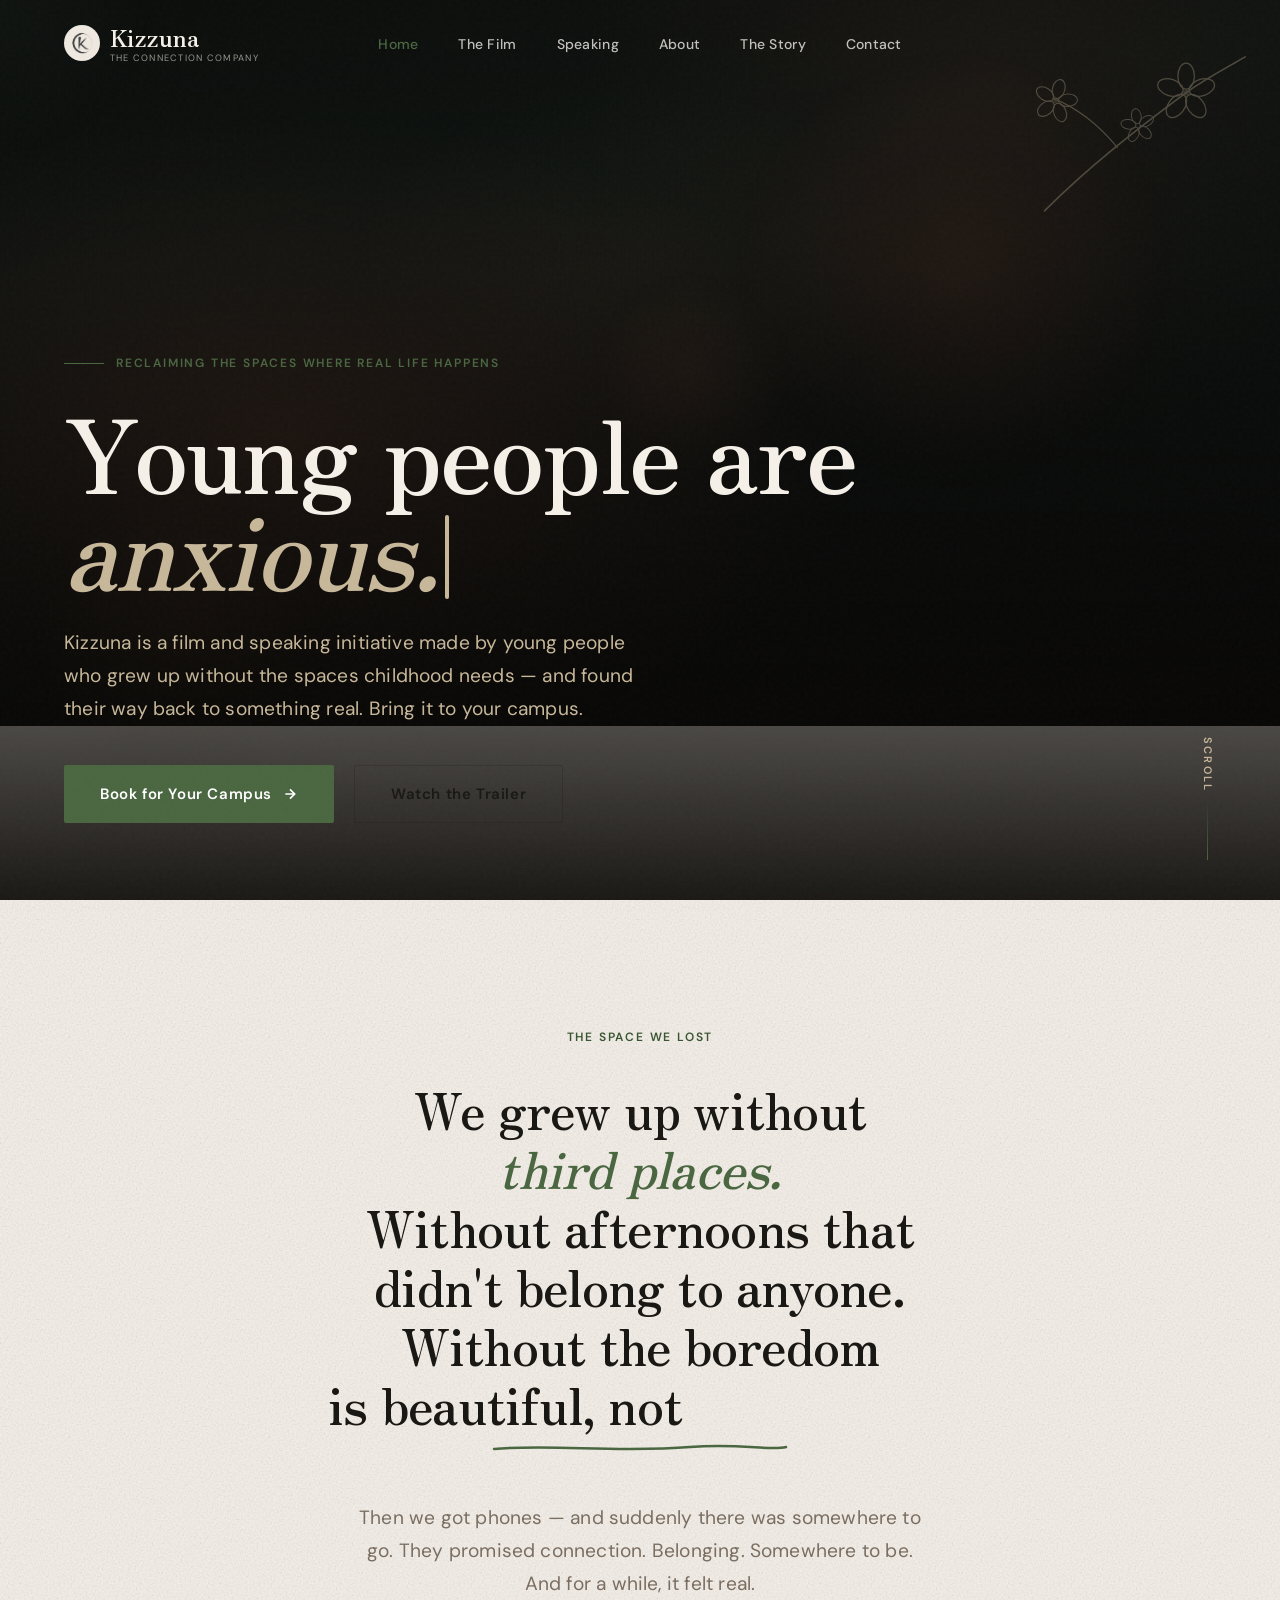
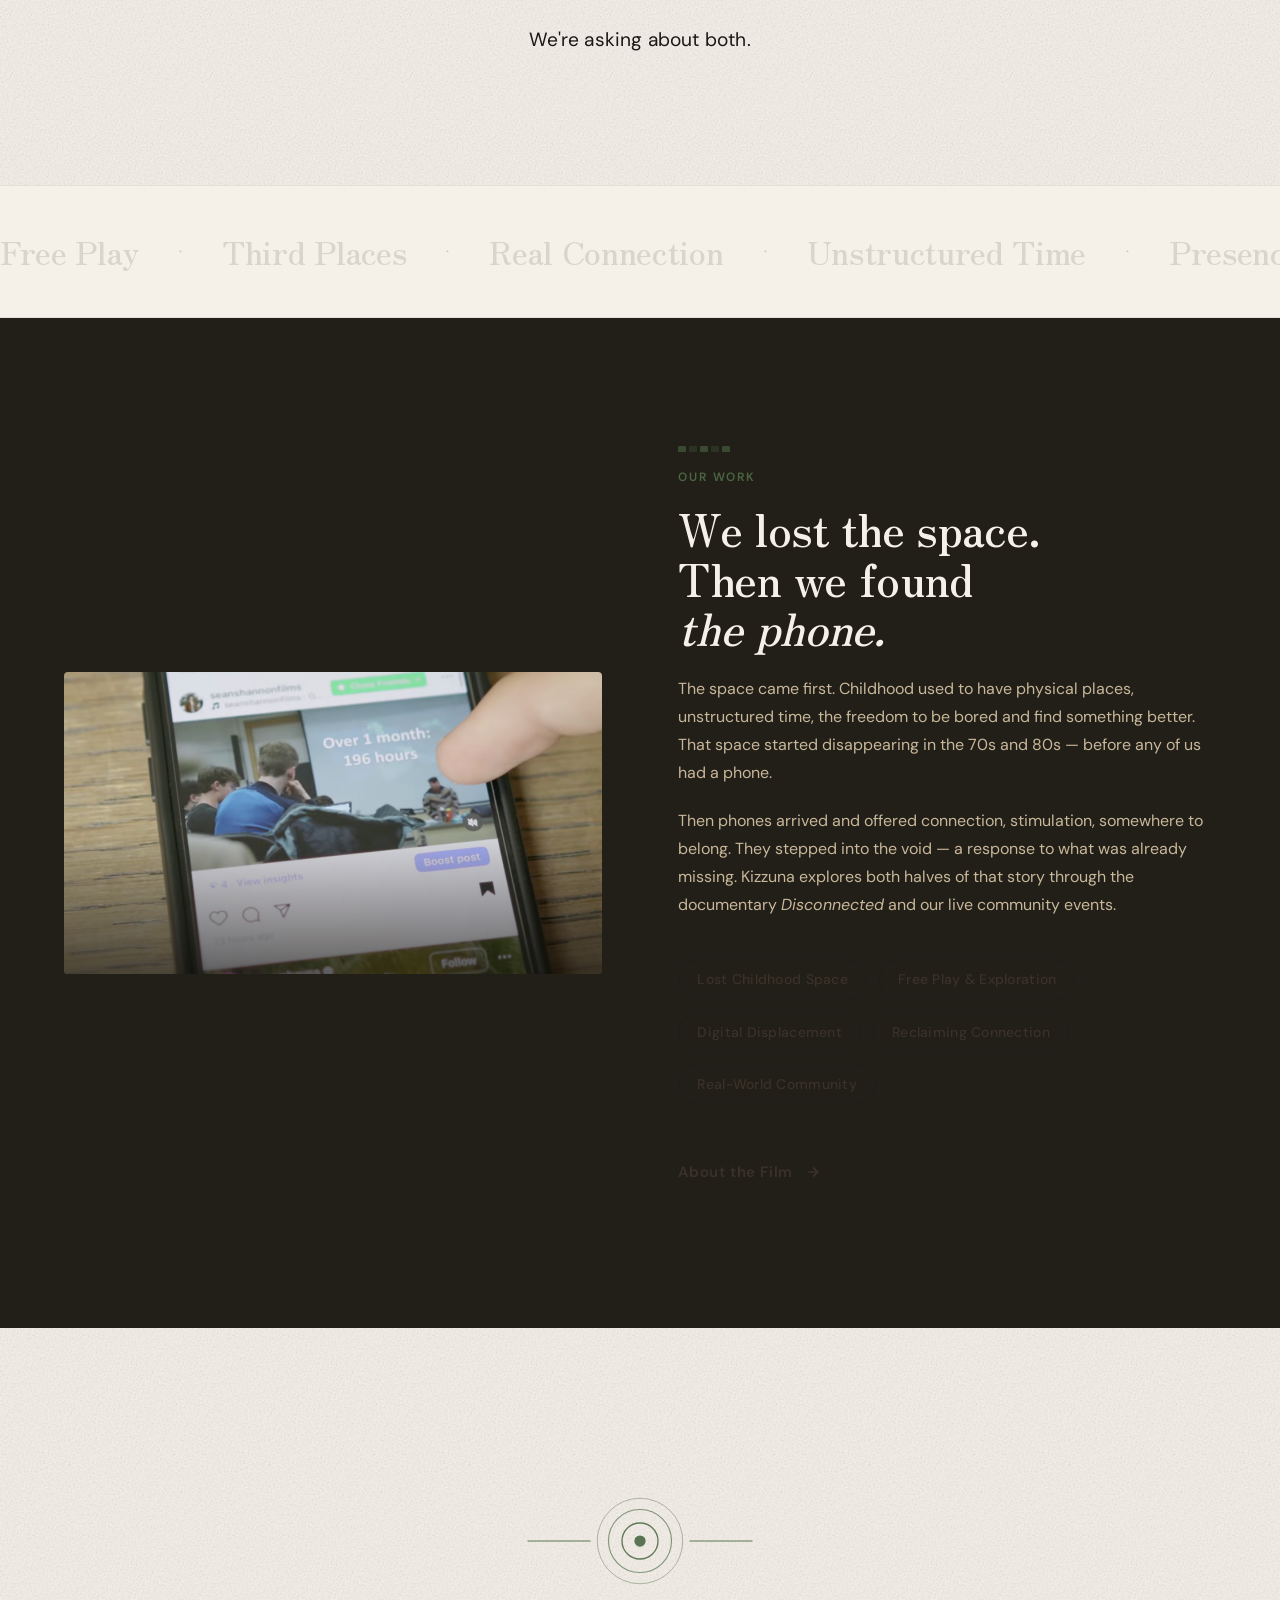
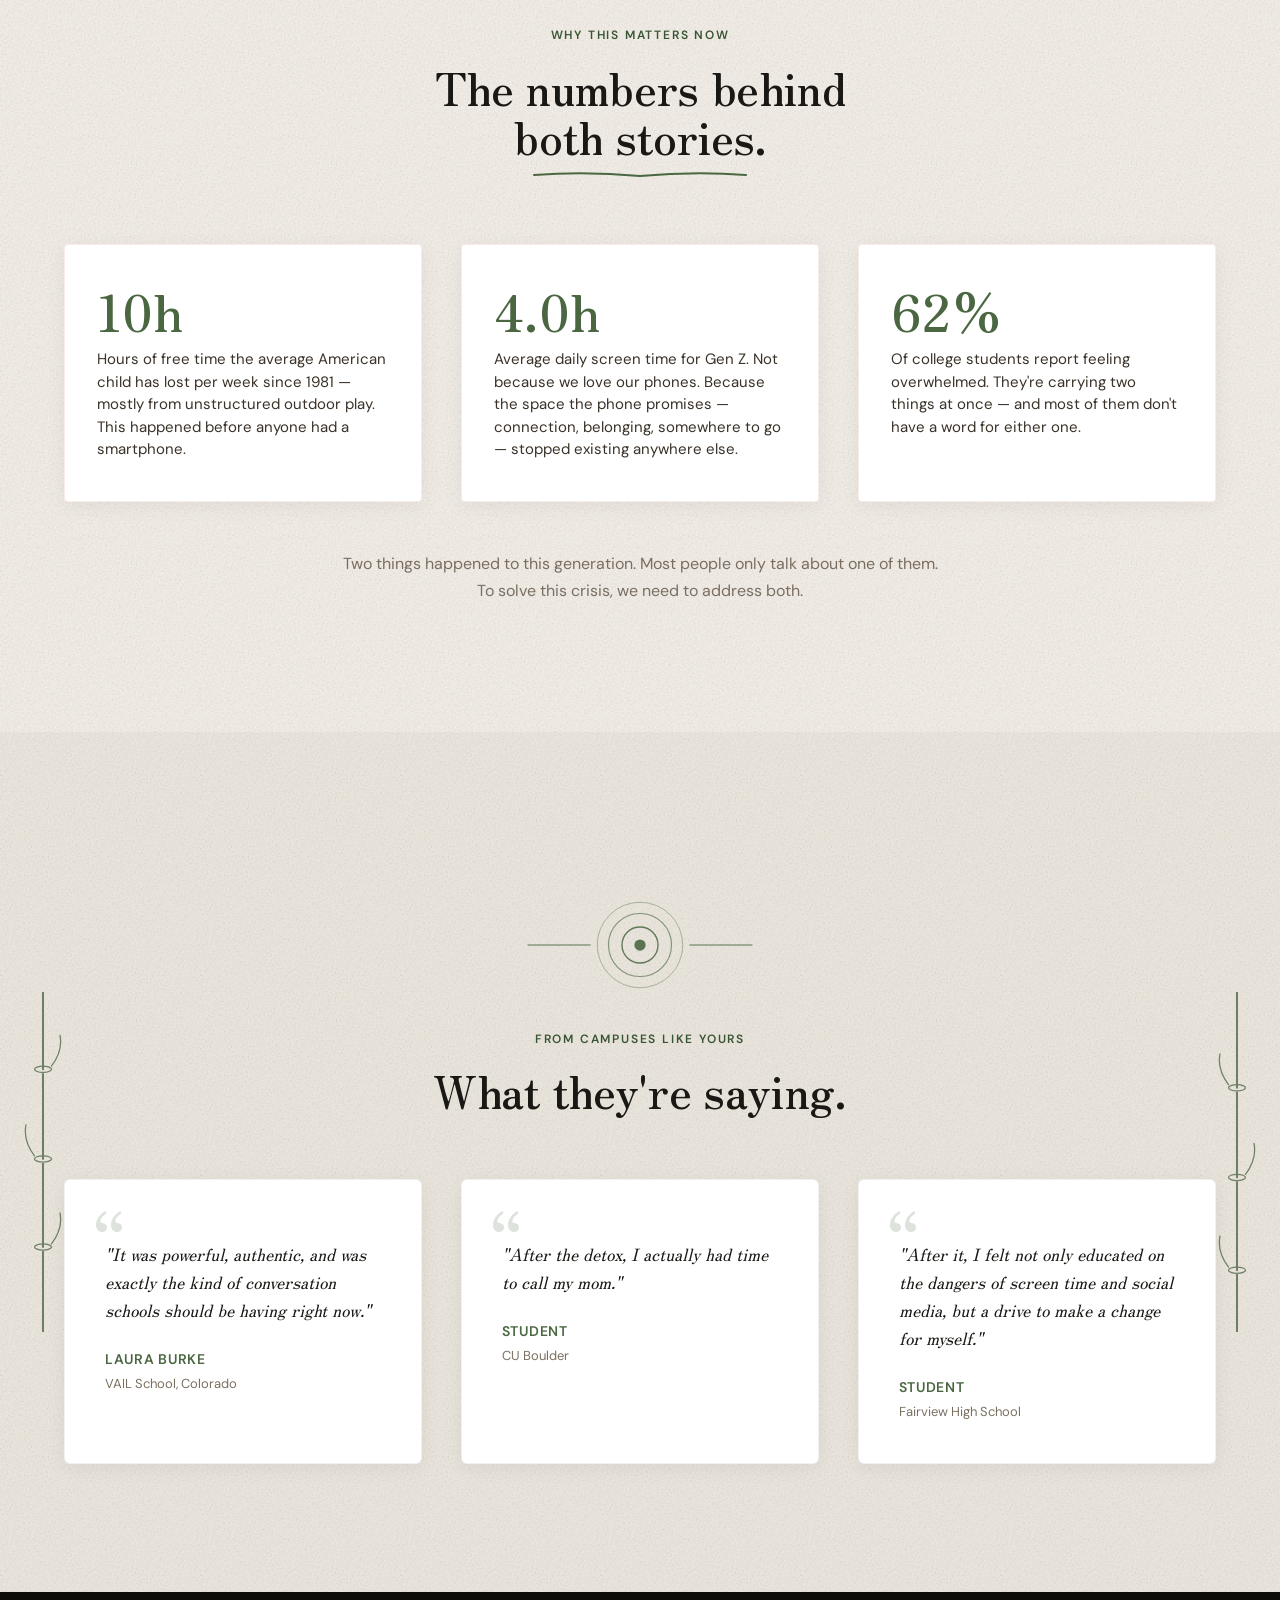
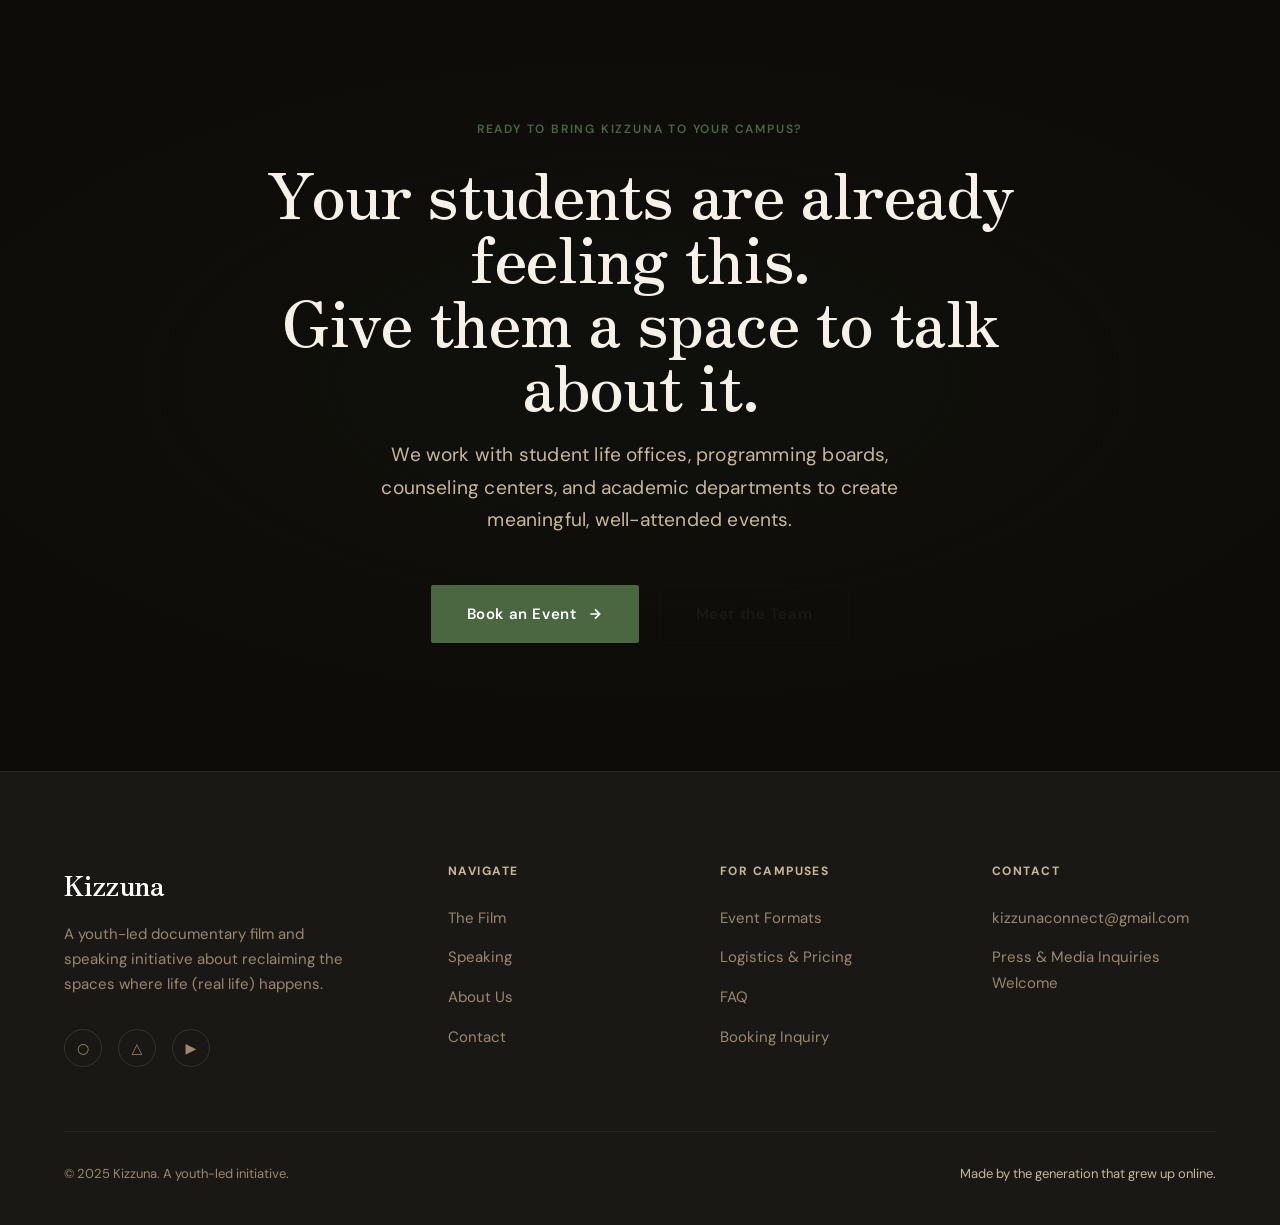
==== commit 3166d48e: "Move Kizzuna etymology section from home page to about page Co-Authored-By: Claude Sonnet 4.6 <norep" ====
--- a/index.html
+++ b/index.html
@@ -134,53 +134,6 @@
 
 
 <!-- ============================================================
-     SECTION: KIZZUNA — WORD ORIGIN
-     ============================================================ -->
-<section class="section bg-void kizzuna-origin" id="kizzuna-meaning" style="position:relative;overflow:hidden;">
-
-  <!-- Kamon chrysanthemum watermark -->
-  <svg class="kamon-motif" viewBox="0 0 100 100" aria-hidden="true" focusable="false">
-    <g transform="translate(50,50)" fill="none" stroke="currentColor" stroke-width="1">
-      <ellipse cx="0" cy="-24" rx="8" ry="15" transform="rotate(0)"/>
-      <ellipse cx="0" cy="-24" rx="8" ry="15" transform="rotate(60)"/>
-      <ellipse cx="0" cy="-24" rx="8" ry="15" transform="rotate(120)"/>
-      <ellipse cx="0" cy="-24" rx="8" ry="15" transform="rotate(180)"/>
-      <ellipse cx="0" cy="-24" rx="8" ry="15" transform="rotate(240)"/>
-      <ellipse cx="0" cy="-24" rx="8" ry="15" transform="rotate(300)"/>
-      <circle cx="0" cy="0" r="10" stroke-width="0.7"/>
-      <circle cx="0" cy="0" r="4" fill="currentColor" opacity="0.5"/>
-    </g>
-  </svg>
-
-  <div class="container--narrow text-center">
-    <div class="reveal">
-      <div class="kizzuna-kanji" aria-hidden="true">絆</div>
-      <div class="kizzuna-def">
-        <div class="kizzuna-def__header">
-          <span class="kizzuna-def__word">Kizzuna</span>
-          <span class="kizzuna-def__phonetic">/ki·zu·na/</span>
-          <span class="kizzuna-def__pos">n. &nbsp;Japanese</span>
-        </div>
-        <p class="kizzuna-def__meaning">
-          The invisible bond that ties people together — the force that intertwines
-          lives, communities, and hearts across distance and time.
-        </p>
-        <p class="kizzuna-def__note">
-          Popularized worldwide after the 2011 Tōhoku earthquake, when Japan chose 絆
-          as the kanji of the year — a symbol of resilience and the enduring power
-          of human connection through even the deepest rupture.
-        </p>
-        <div class="kizzuna-def__rule"></div>
-        <p class="kizzuna-def__tagline">
-          That's the word we built this around.
-        </p>
-      </div>
-    </div>
-  </div>
-</section>
-
-
-<!-- ============================================================
      SECTION 2 · EMOTIONAL HOOK / CHAPTER INTRO
      [MOTION] Text fades up line by line as user scrolls in.
      Dark section — no images needed here. Typography is the art.
@@ -196,7 +149,7 @@
       Without afternoons that<br>
       didn't belong to anyone.<br>
       Without the boredom<br>
-      that turns into something real.
+      is beautiful, not productive.
     </h2>
     <svg class="sketch-svg sketch-section-underline reveal" viewBox="0 0 300 14" aria-hidden="true">
       <path class="sketch-path" d="M4,9 C60,4 130,13 200,7 C250,3 280,11 296,7" stroke-width="2.5"/>
@@ -205,7 +158,7 @@
       <p class="subhead text-muted" style="max-width:580px;margin-inline:auto;">
         Then we got phones — and suddenly there was somewhere to go.
         They promised connection. Belonging. Somewhere to be.
-        And for a while, it felt like enough.
+        And for a while, it felt real.
       </p>
       <p class="subhead" style="max-width:580px;margin-inline:auto;margin-top:1.5rem;color:var(--text-dark);">
         We're asking about both.
@@ -298,9 +251,9 @@
         </p>
         <p class="body-lg text-muted" style="margin-bottom:2.5rem;">
           Then phones arrived and offered connection, stimulation, somewhere to belong.
-          They stepped into the void — not as the cause, but as a response to what was already missing.
+          They stepped into the void — a response to what was already missing.
           Kizzuna explores both halves of that story through the documentary <em>Disconnected</em>
-          and our live campus events.
+          and our live community events.
         </p>
         <div class="theme-tags">
           <span class="theme-tag">Lost Childhood Space</span>
@@ -379,7 +332,7 @@
     <div class="text-center reveal" style="margin-top:3rem;">
       <p class="body text-muted">
         Two things happened to this generation. Most people only talk about one of them.<br>
-        That's where we start.
+        To solve this crisis, we need to address both. 
       </p>
     </div>
   </div>
@@ -523,7 +476,7 @@
         <div class="footer__brand-name">Kizzuna</div>
         <p class="footer__tagline">
           A youth-led documentary film and speaking initiative about reclaiming
-          the spaces where real life — and real connection — happens.
+          the spaces where life (real life) happens.
         </p>
         <div class="footer__social">
           <a href="#" class="footer__social-link" aria-label="Instagram">&#9675;</a>
--- a/styles.css
+++ b/styles.css
@@ -959,6 +959,7 @@
 .format-card__icon {
   font-size: 2rem;
   margin-bottom: 1.5rem;
+  color: var(--amber);
 }
 
 .format-card__title {
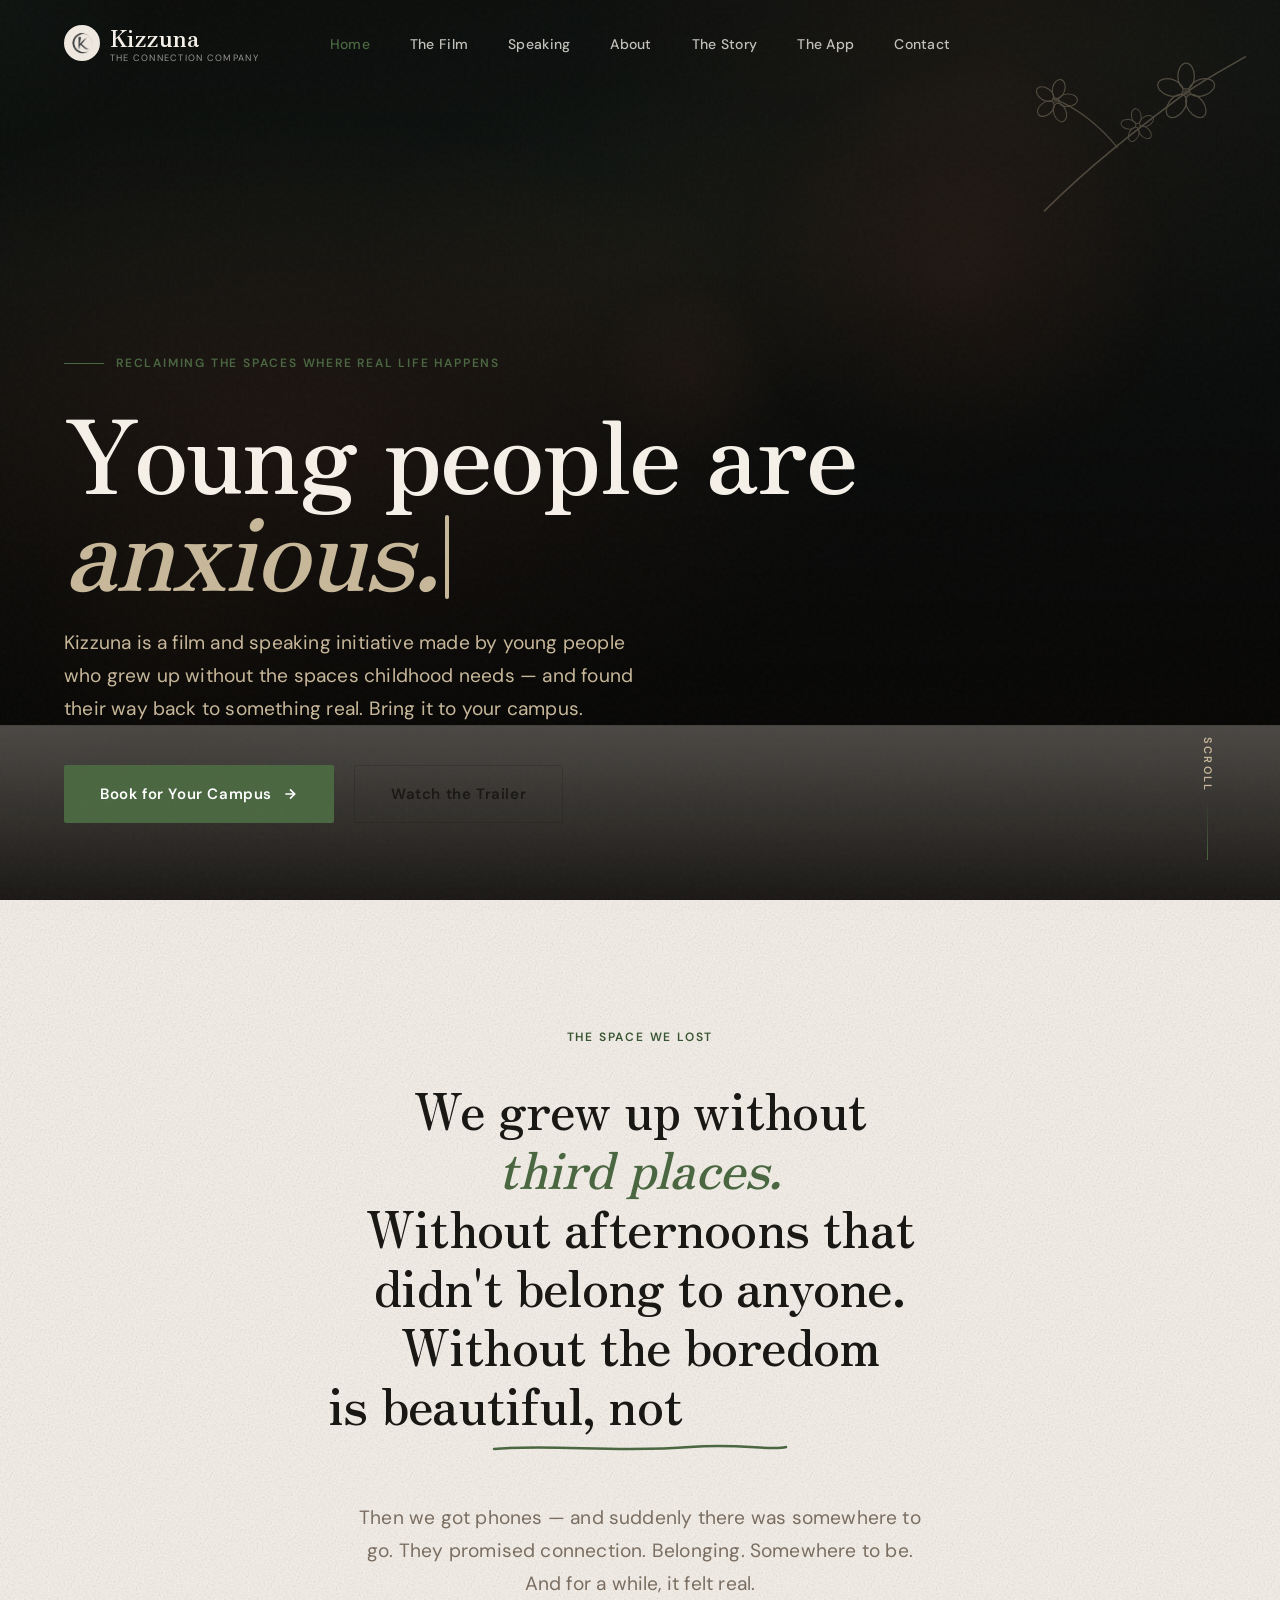
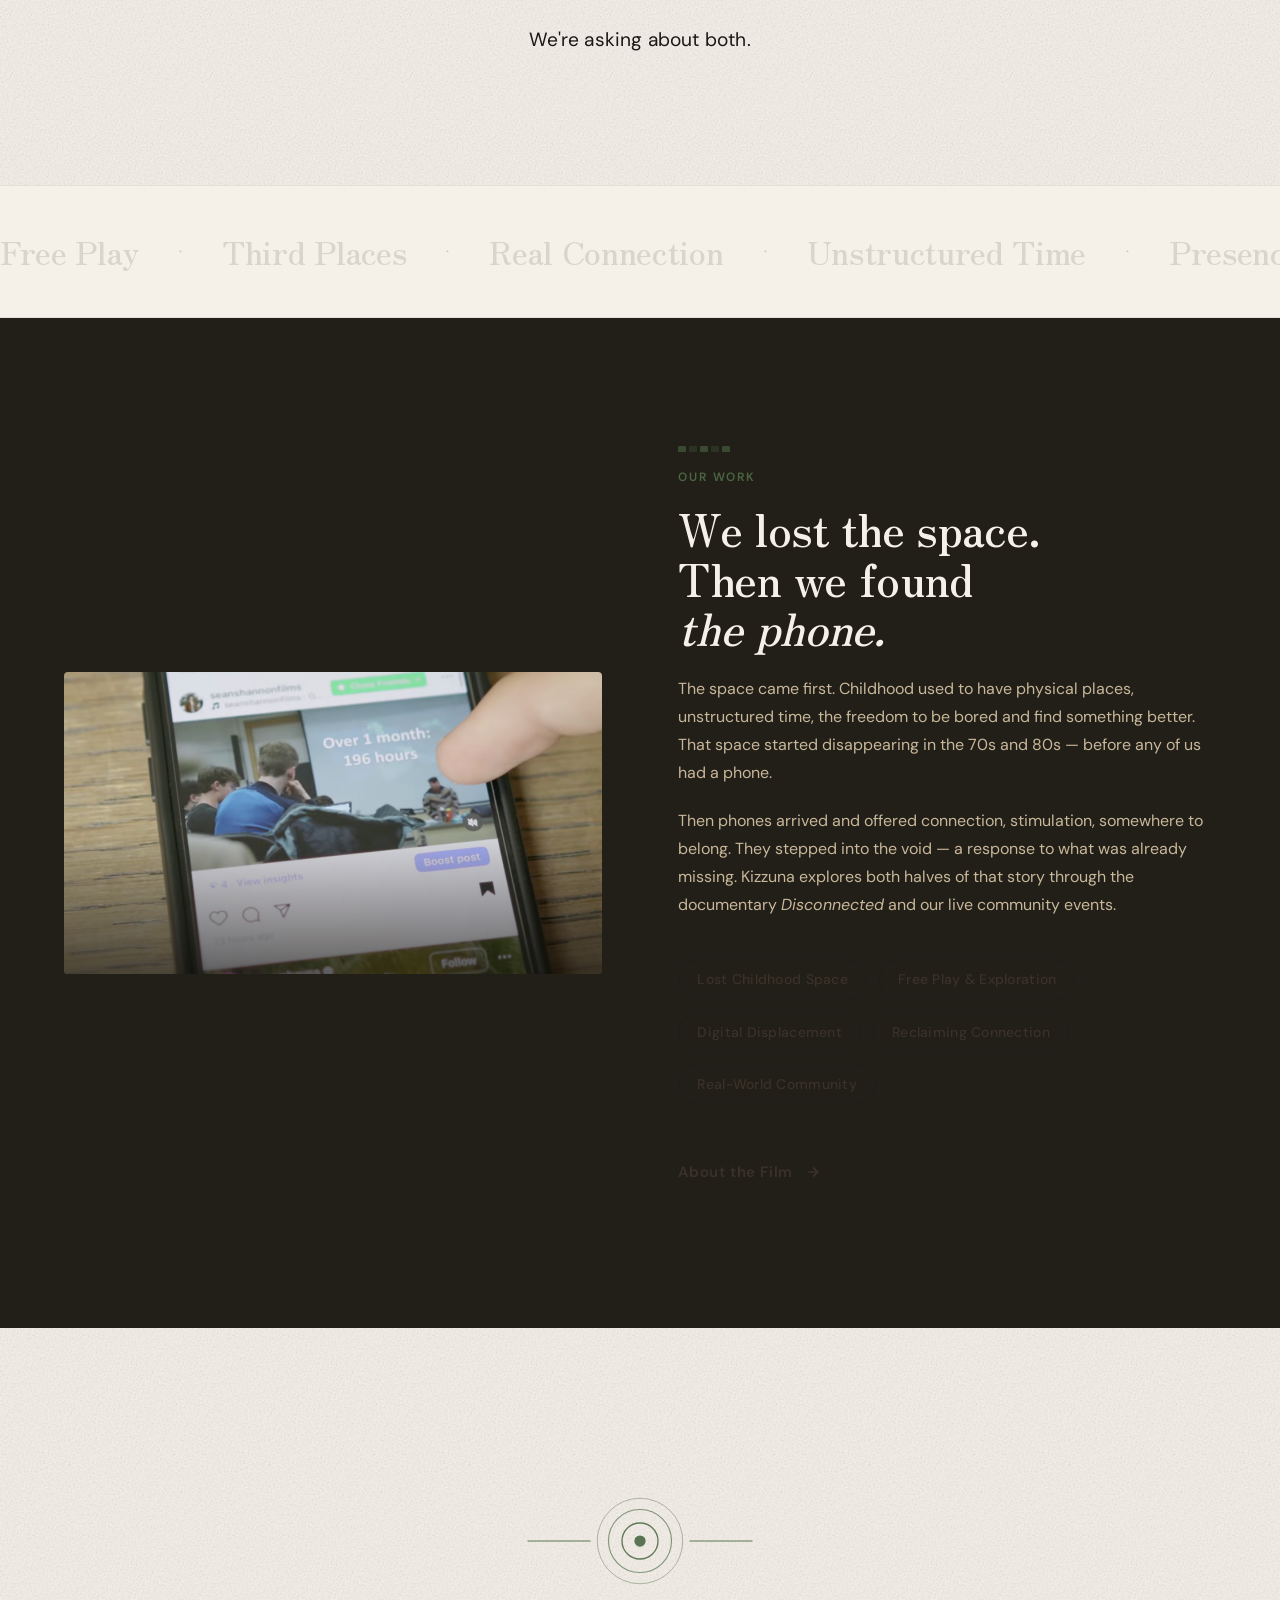
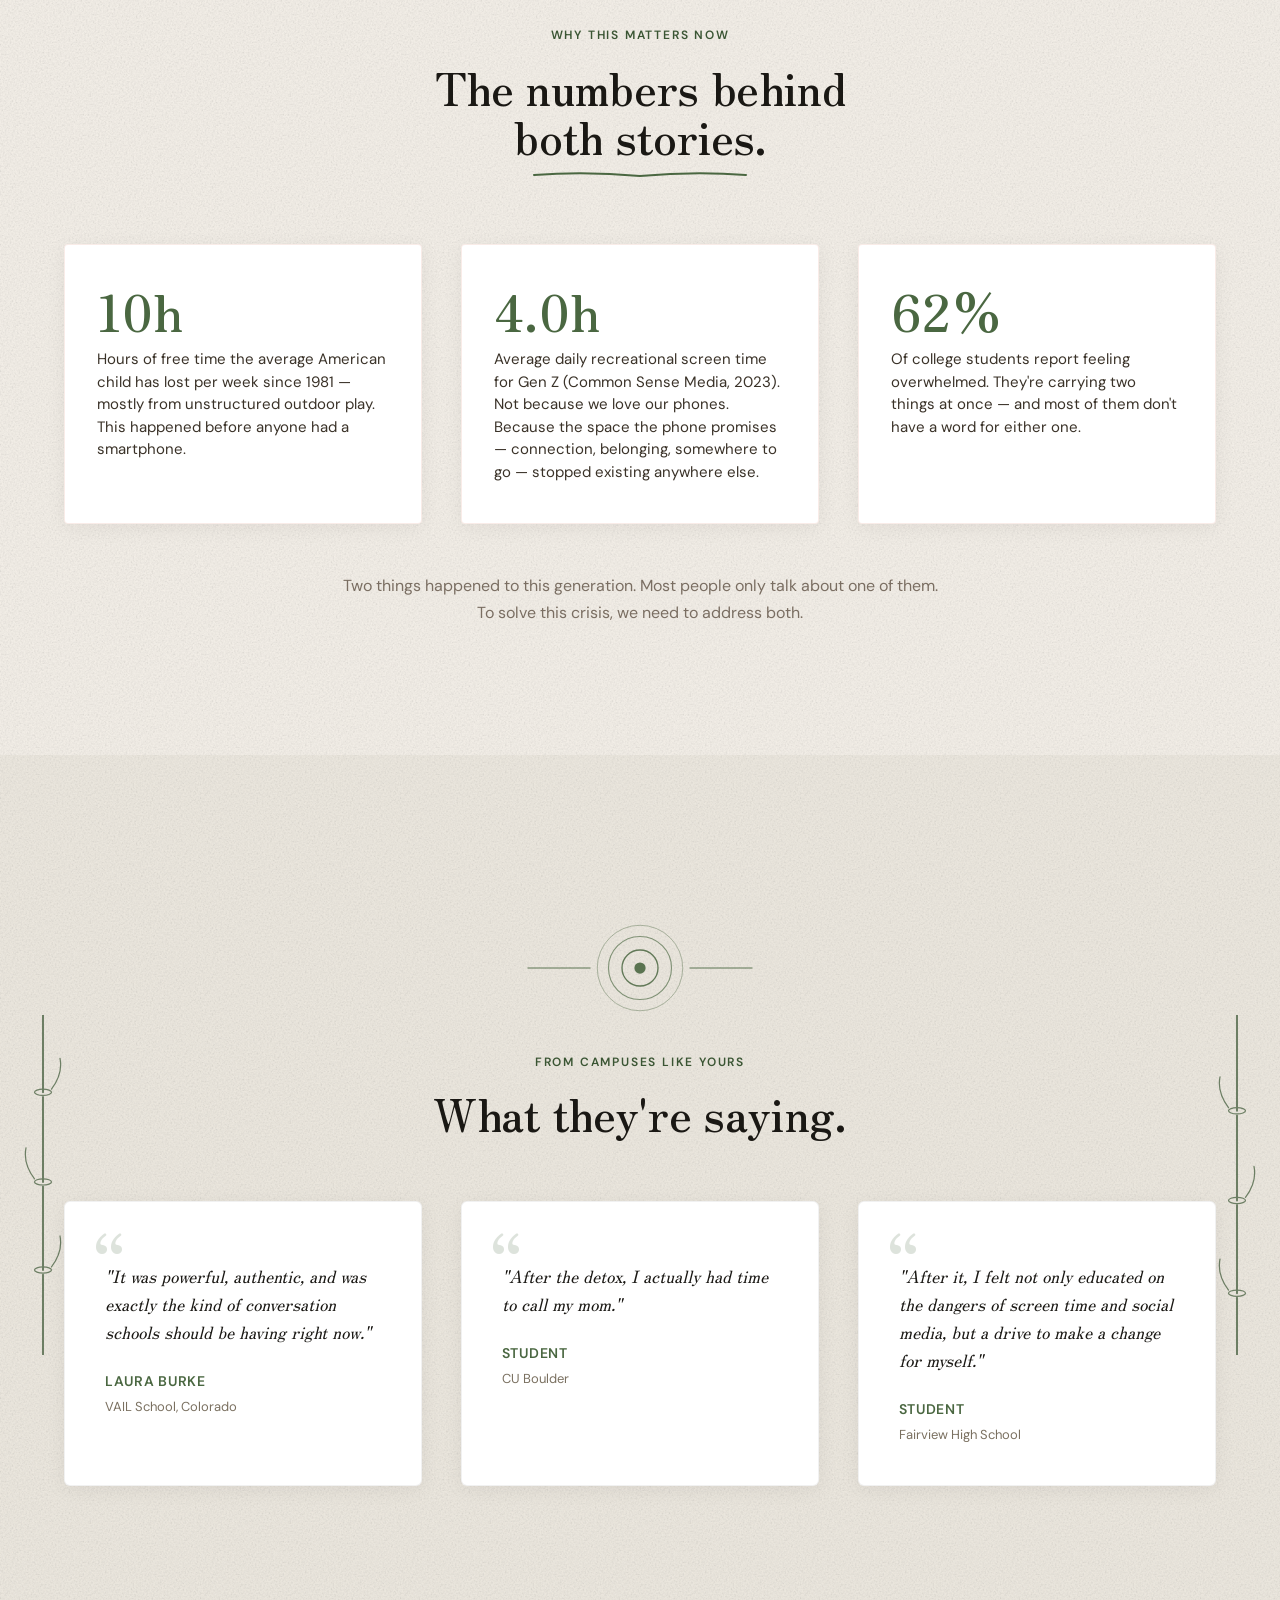
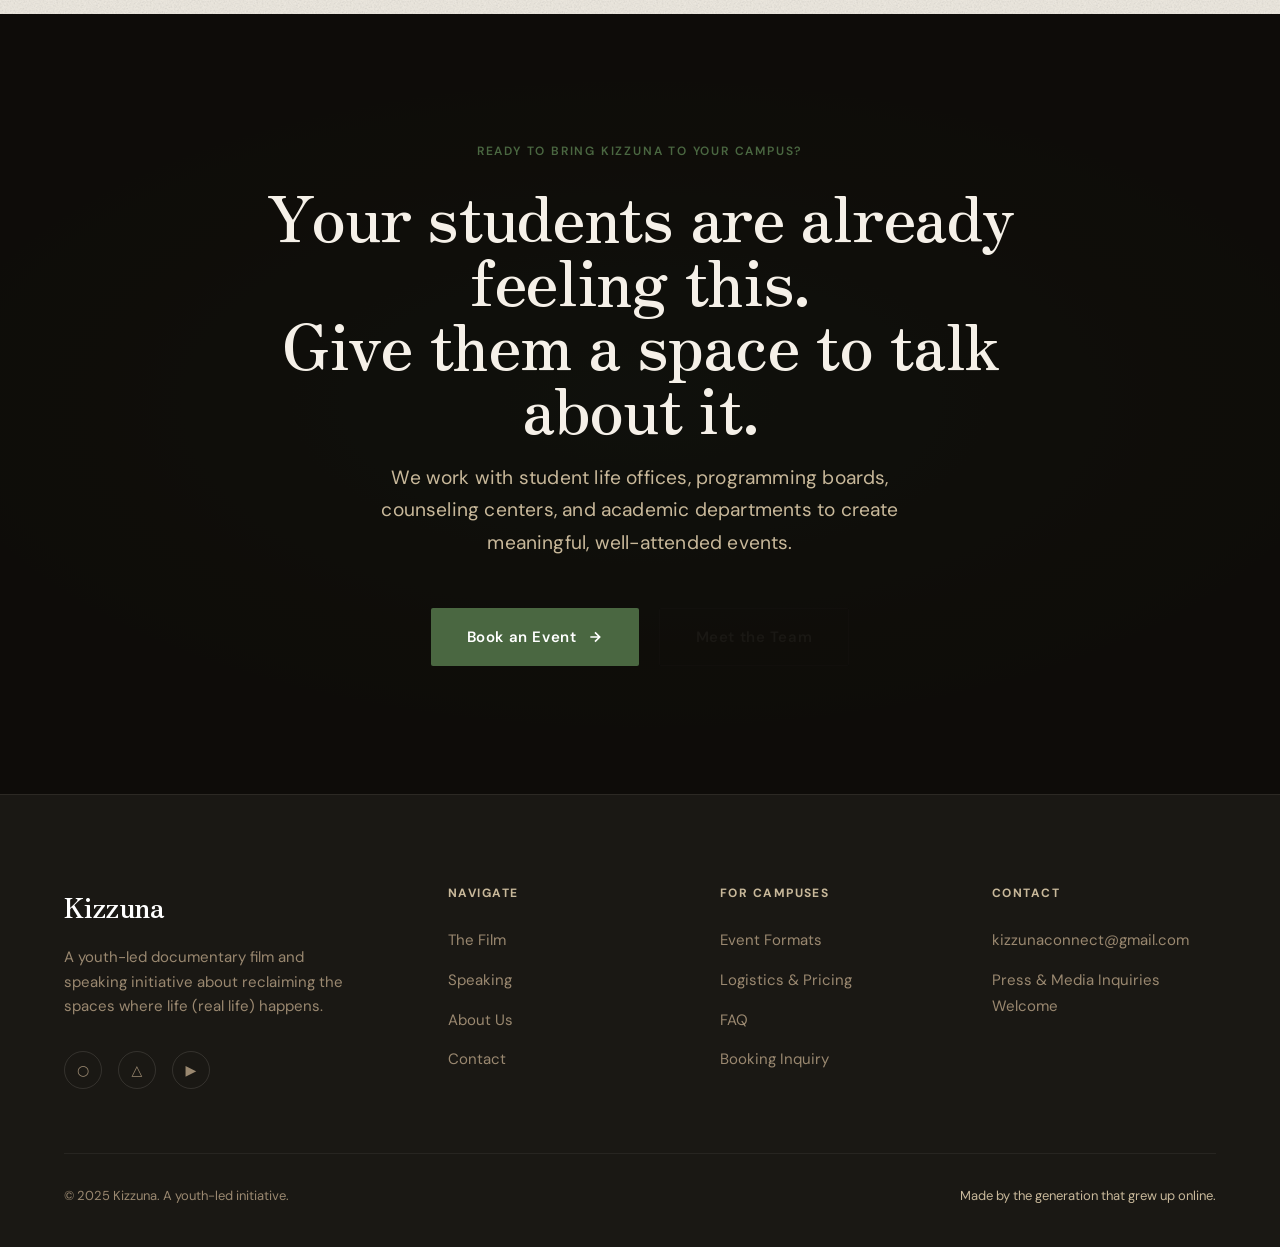
==== commit ef7ad0a5: "Add "The App" nav link across all pages; update screen-time stats Co-Authored-By: Claude Opus 4.6 <n" ====
--- a/index.html
+++ b/index.html
@@ -28,6 +28,7 @@
   <a href="speaking.html" class="mobile-nav__link">Speaking</a>
   <a href="about.html"    class="mobile-nav__link">About</a>
   <a href="story.html"    class="mobile-nav__link">The Story</a>
+  <a href="support.html"  class="mobile-nav__link">The App</a>
   <a href="book.html"     class="mobile-nav__link" style="color:var(--amber)">Contact</a>
 </nav>
 
@@ -41,6 +42,7 @@
       <li><a href="speaking.html" class="nav__link">Speaking</a></li>
       <li><a href="about.html"    class="nav__link">About</a></li>
       <li><a href="story.html"    class="nav__link">The Story</a></li>
+      <li><a href="support.html"  class="nav__link">The App</a></li>
       <li><a href="book.html"     class="nav__link">Contact</a></li>
     </ul>
   </nav>
@@ -317,7 +319,7 @@
         <div class="stat-card__number">
           <span data-count="4.7" data-suffix="h">0h</span>
         </div>
-        <p class="stat-card__label">Average daily screen time for Gen Z. Not because we love our phones. Because the space the phone promises — connection, belonging, somewhere to go — stopped existing anywhere else.</p>
+        <p class="stat-card__label">Average daily recreational screen time for Gen Z (Common Sense Media, 2023). Not because we love our phones. Because the space the phone promises — connection, belonging, somewhere to go — stopped existing anywhere else.</p>
       </div>
 
       <div class="stat-card reveal">
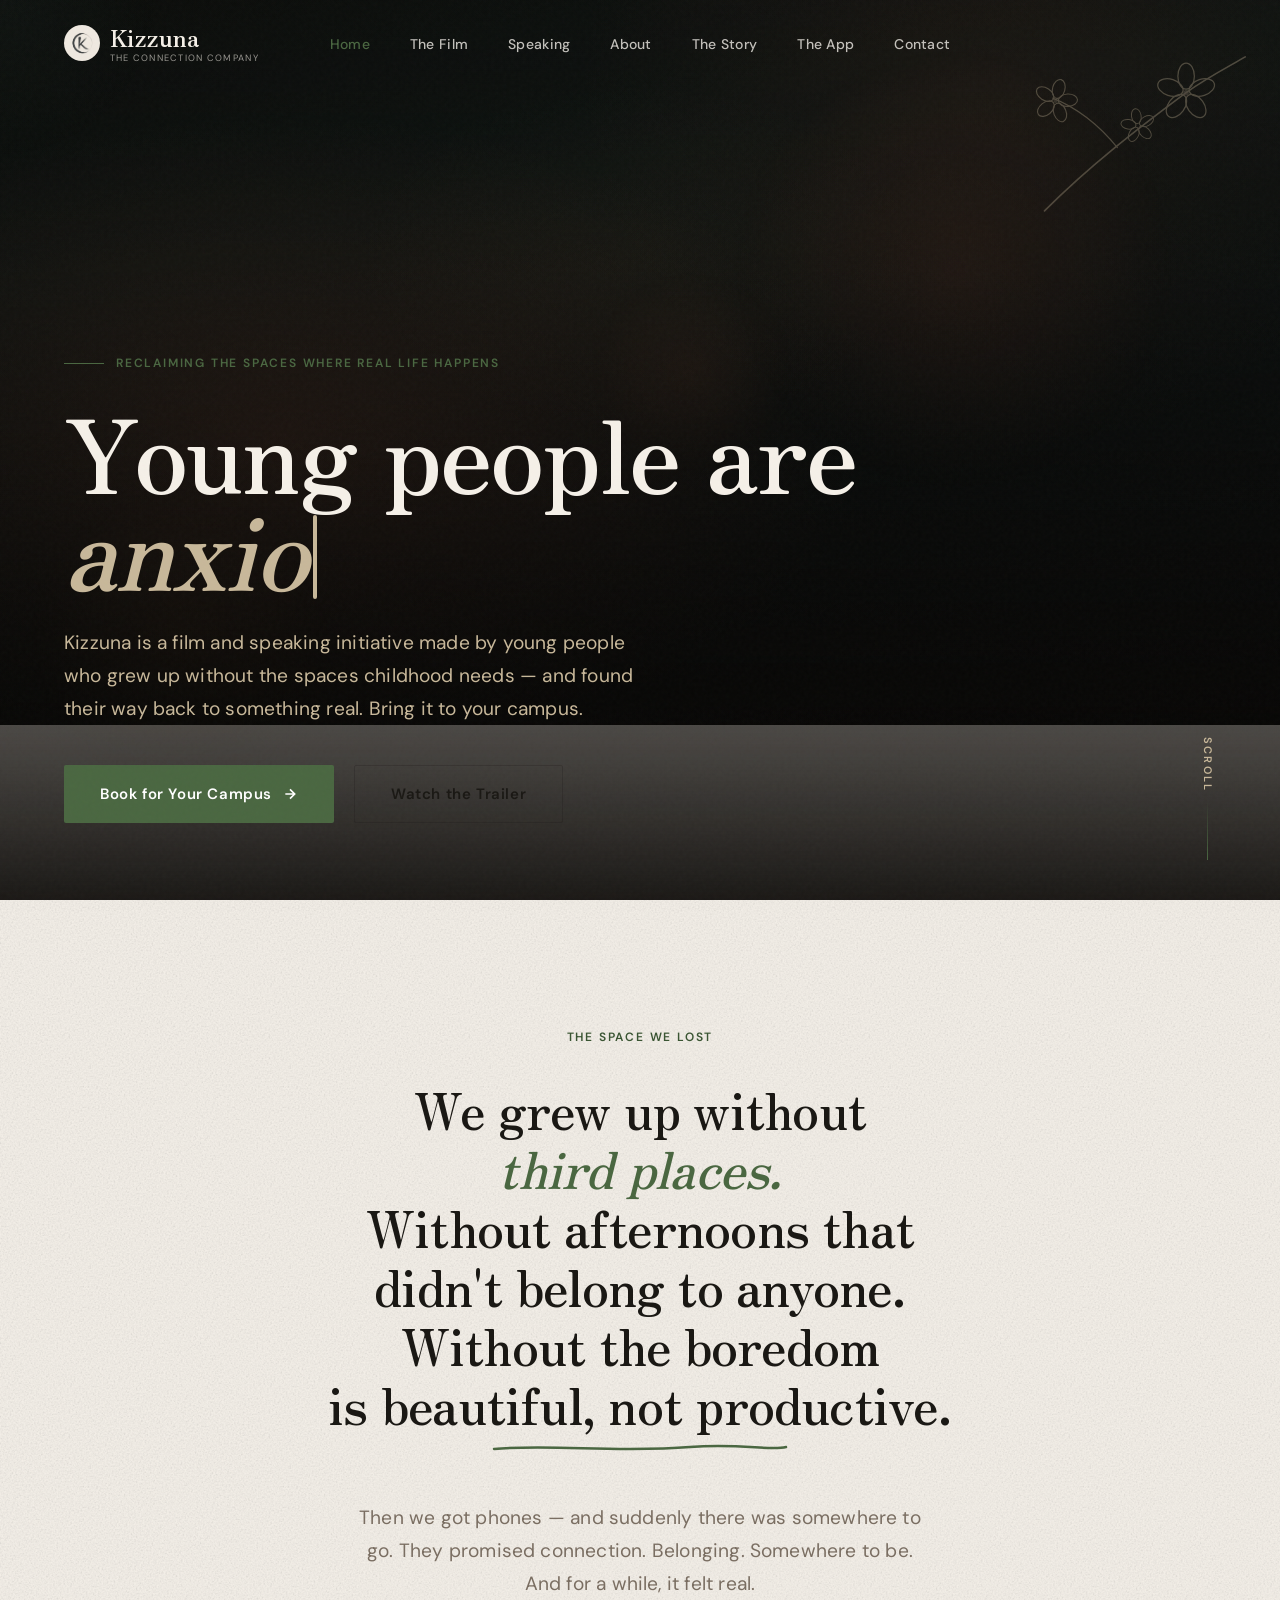
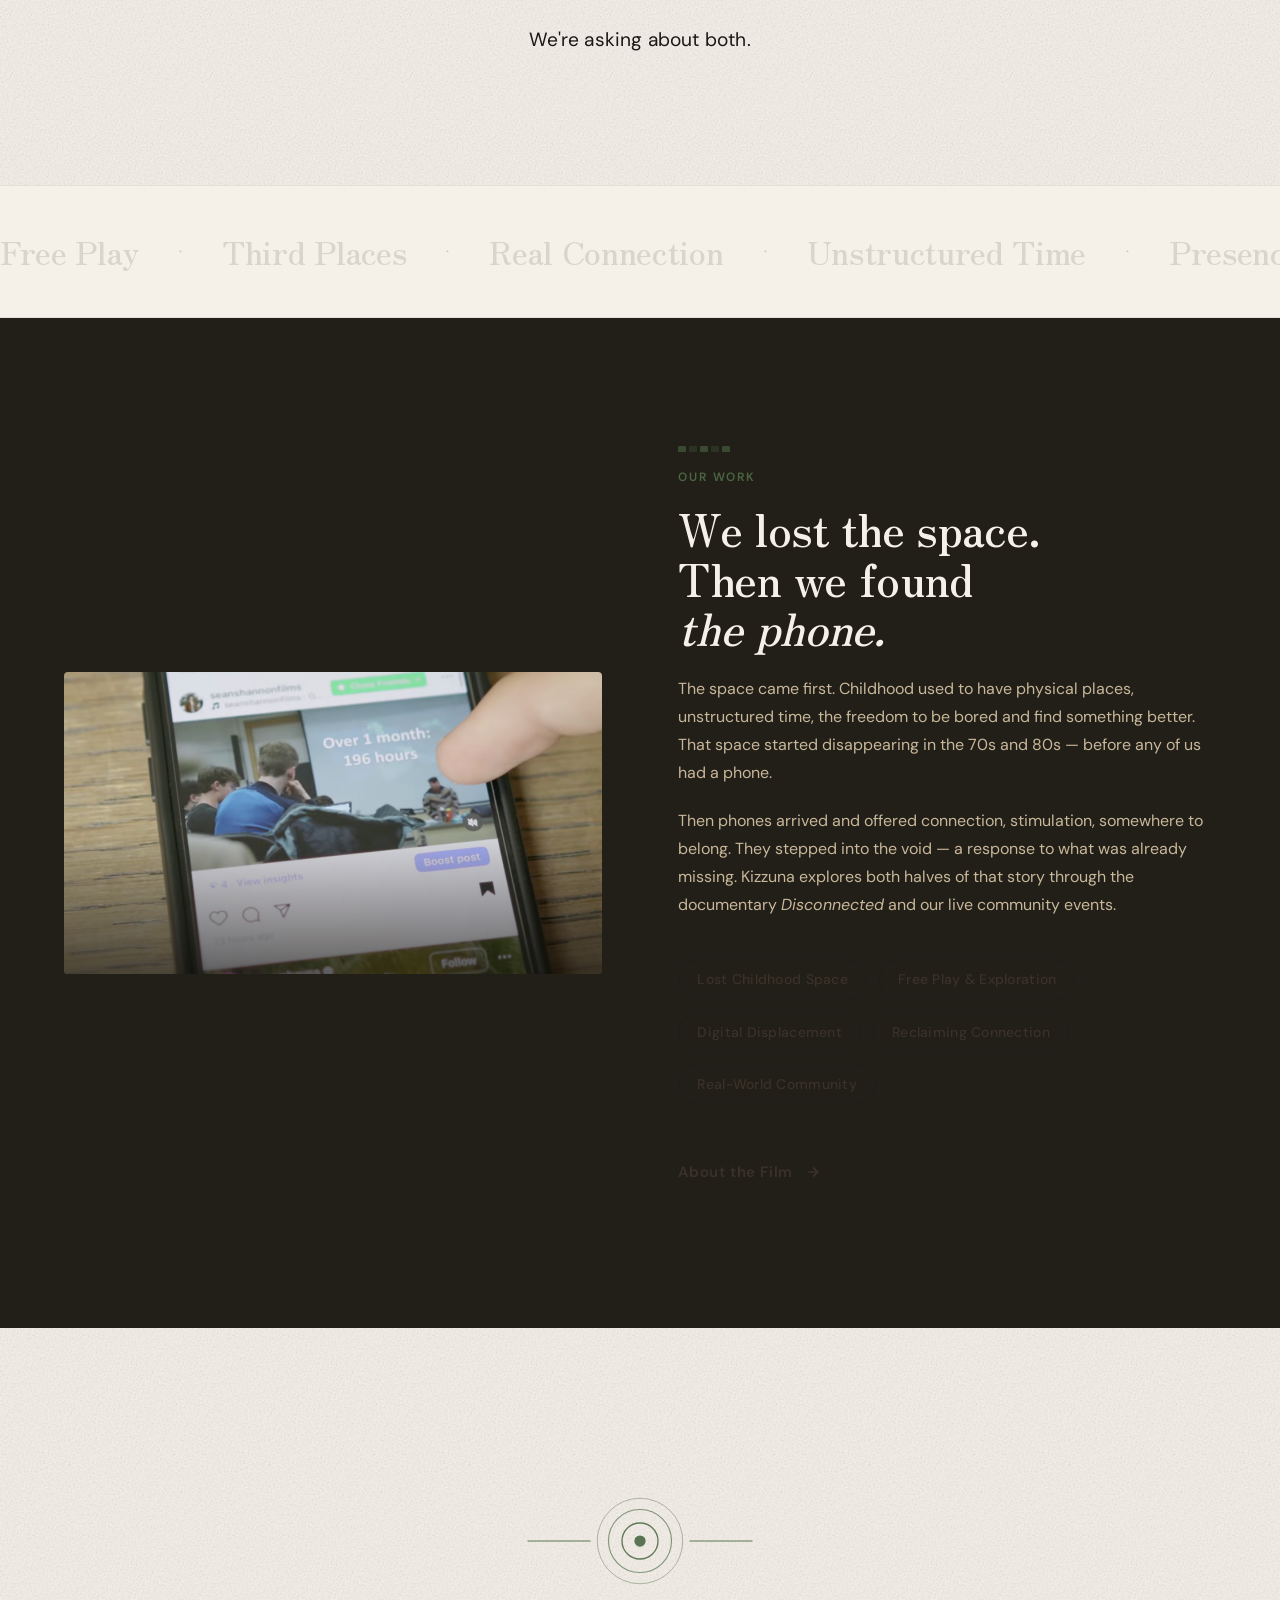
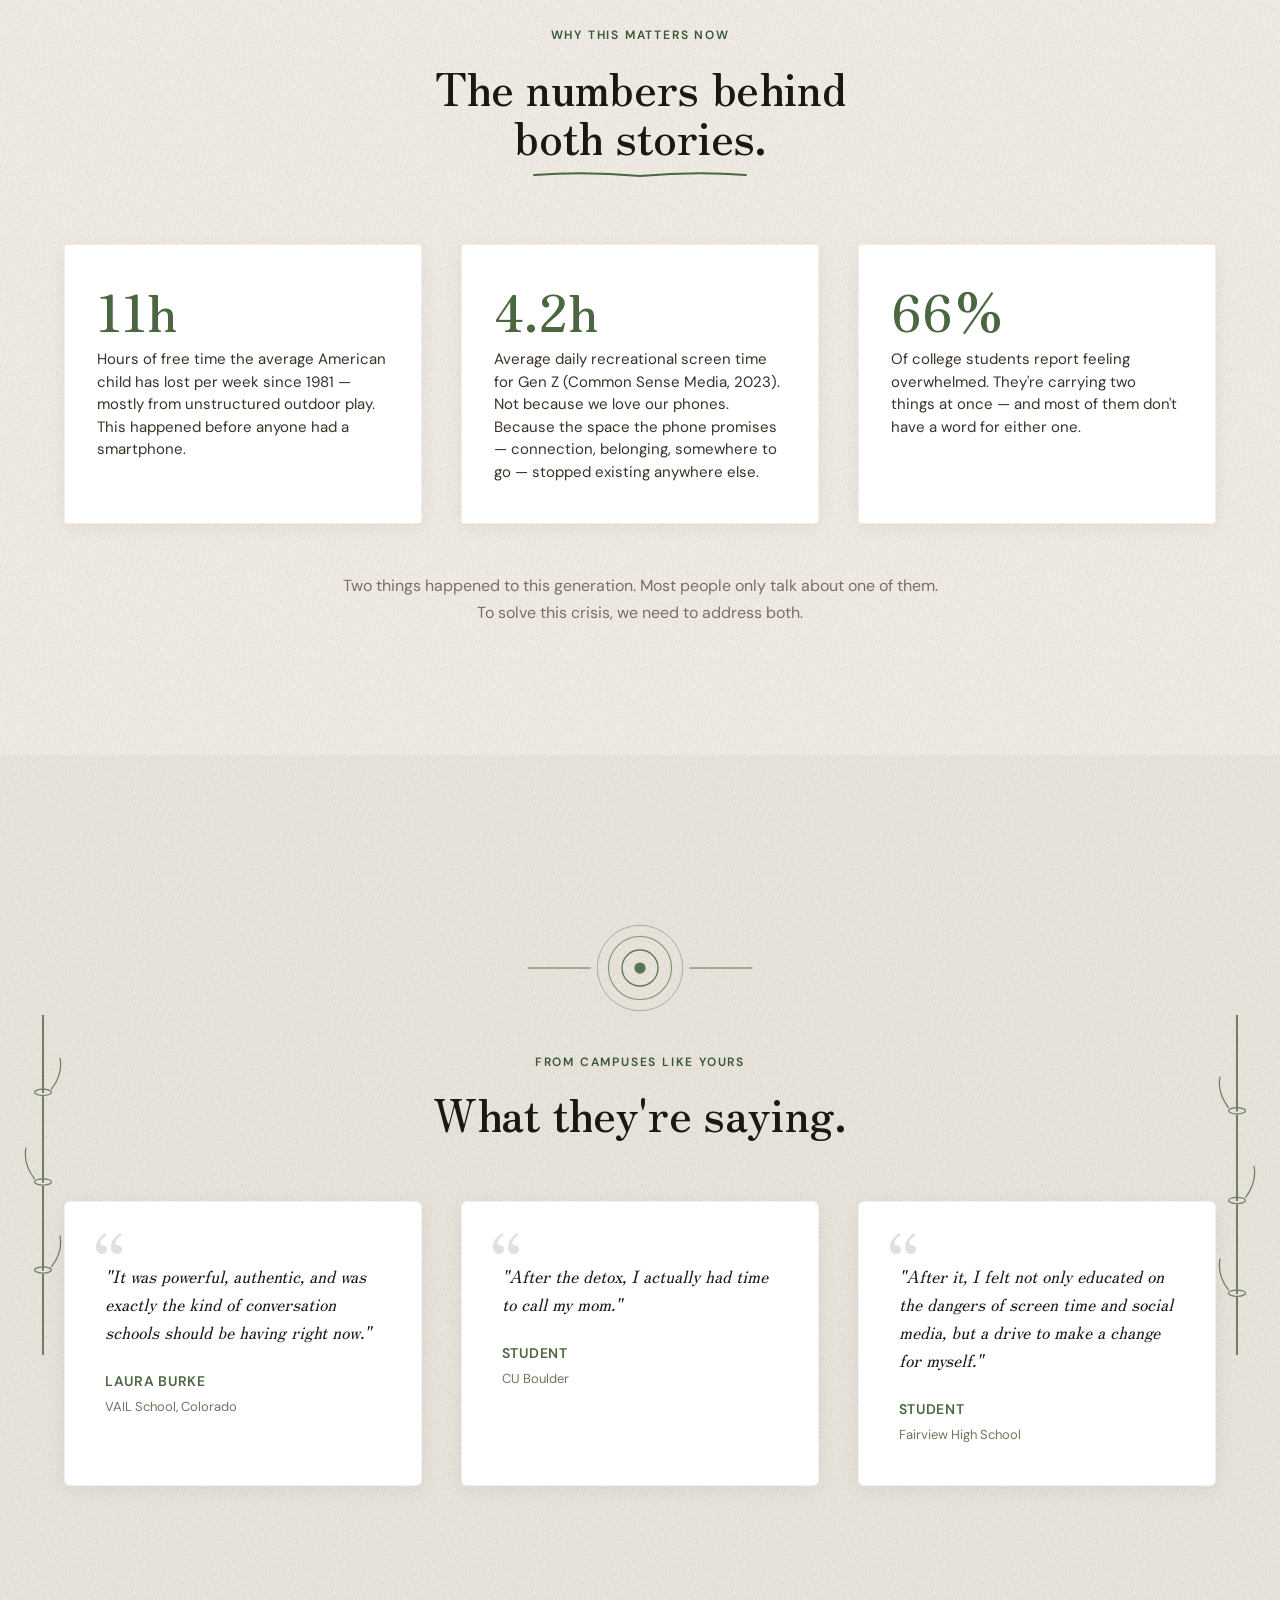
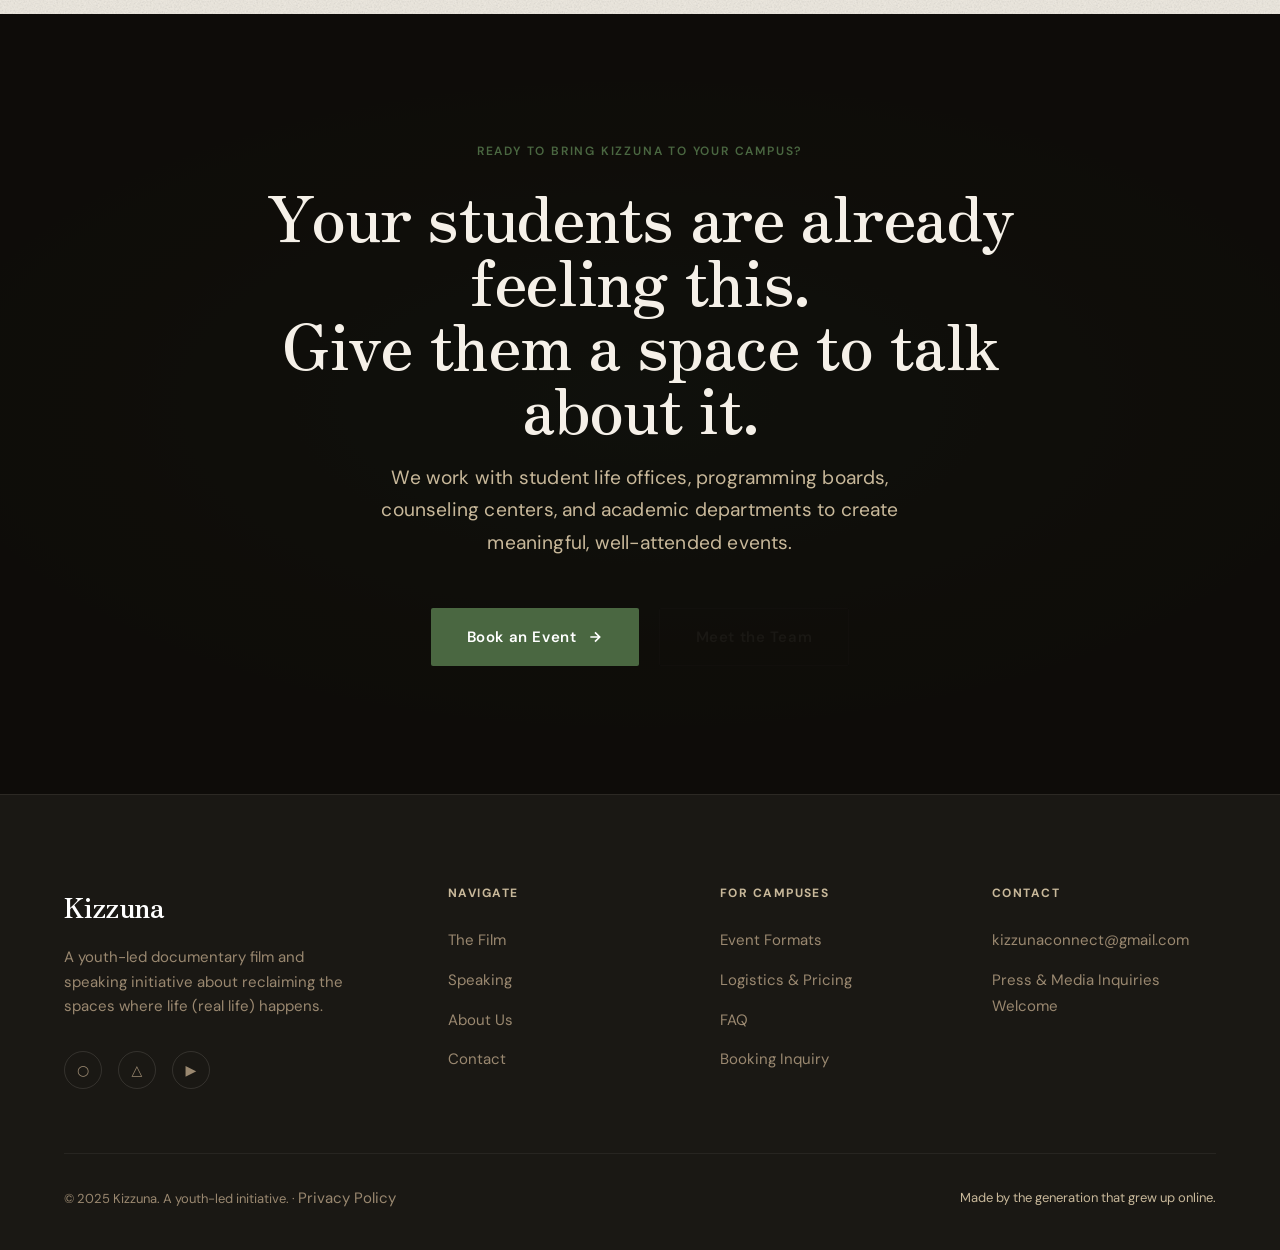
==== commit 7b1f1c57: "Add privacy policy page with footer link across all pages Co-Authored-By: Claude Opus 4.6 <noreply@a" ====
--- a/index.html
+++ b/index.html
@@ -518,7 +518,7 @@
     </div>
 
     <div class="footer__bottom">
-      <p>&copy; 2025 Kizzuna. A youth-led initiative.</p>
+      <p>&copy; 2025 Kizzuna. A youth-led initiative. &middot; <a href="privacy.html" class="footer__link">Privacy Policy</a></p>
       <p class="text-muted">Made by the generation that grew up online.</p>
     </div>
   </div>
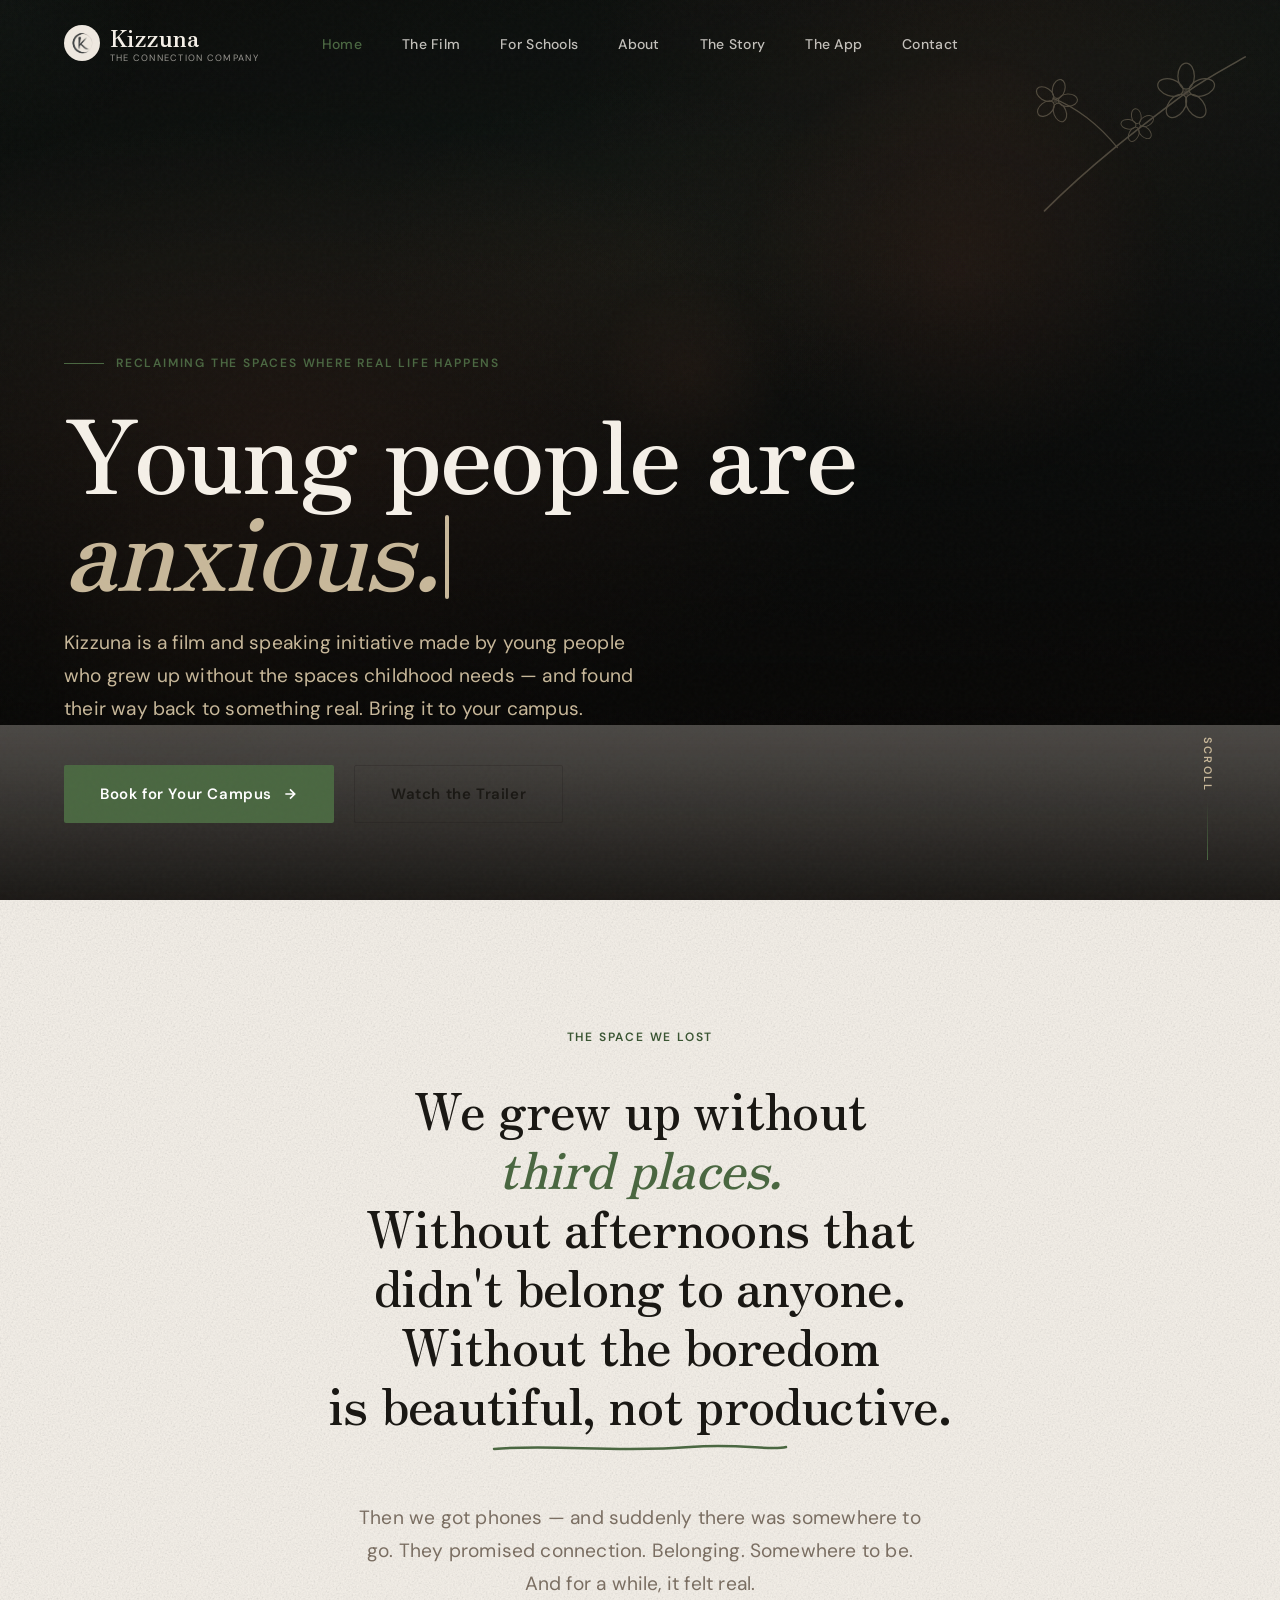
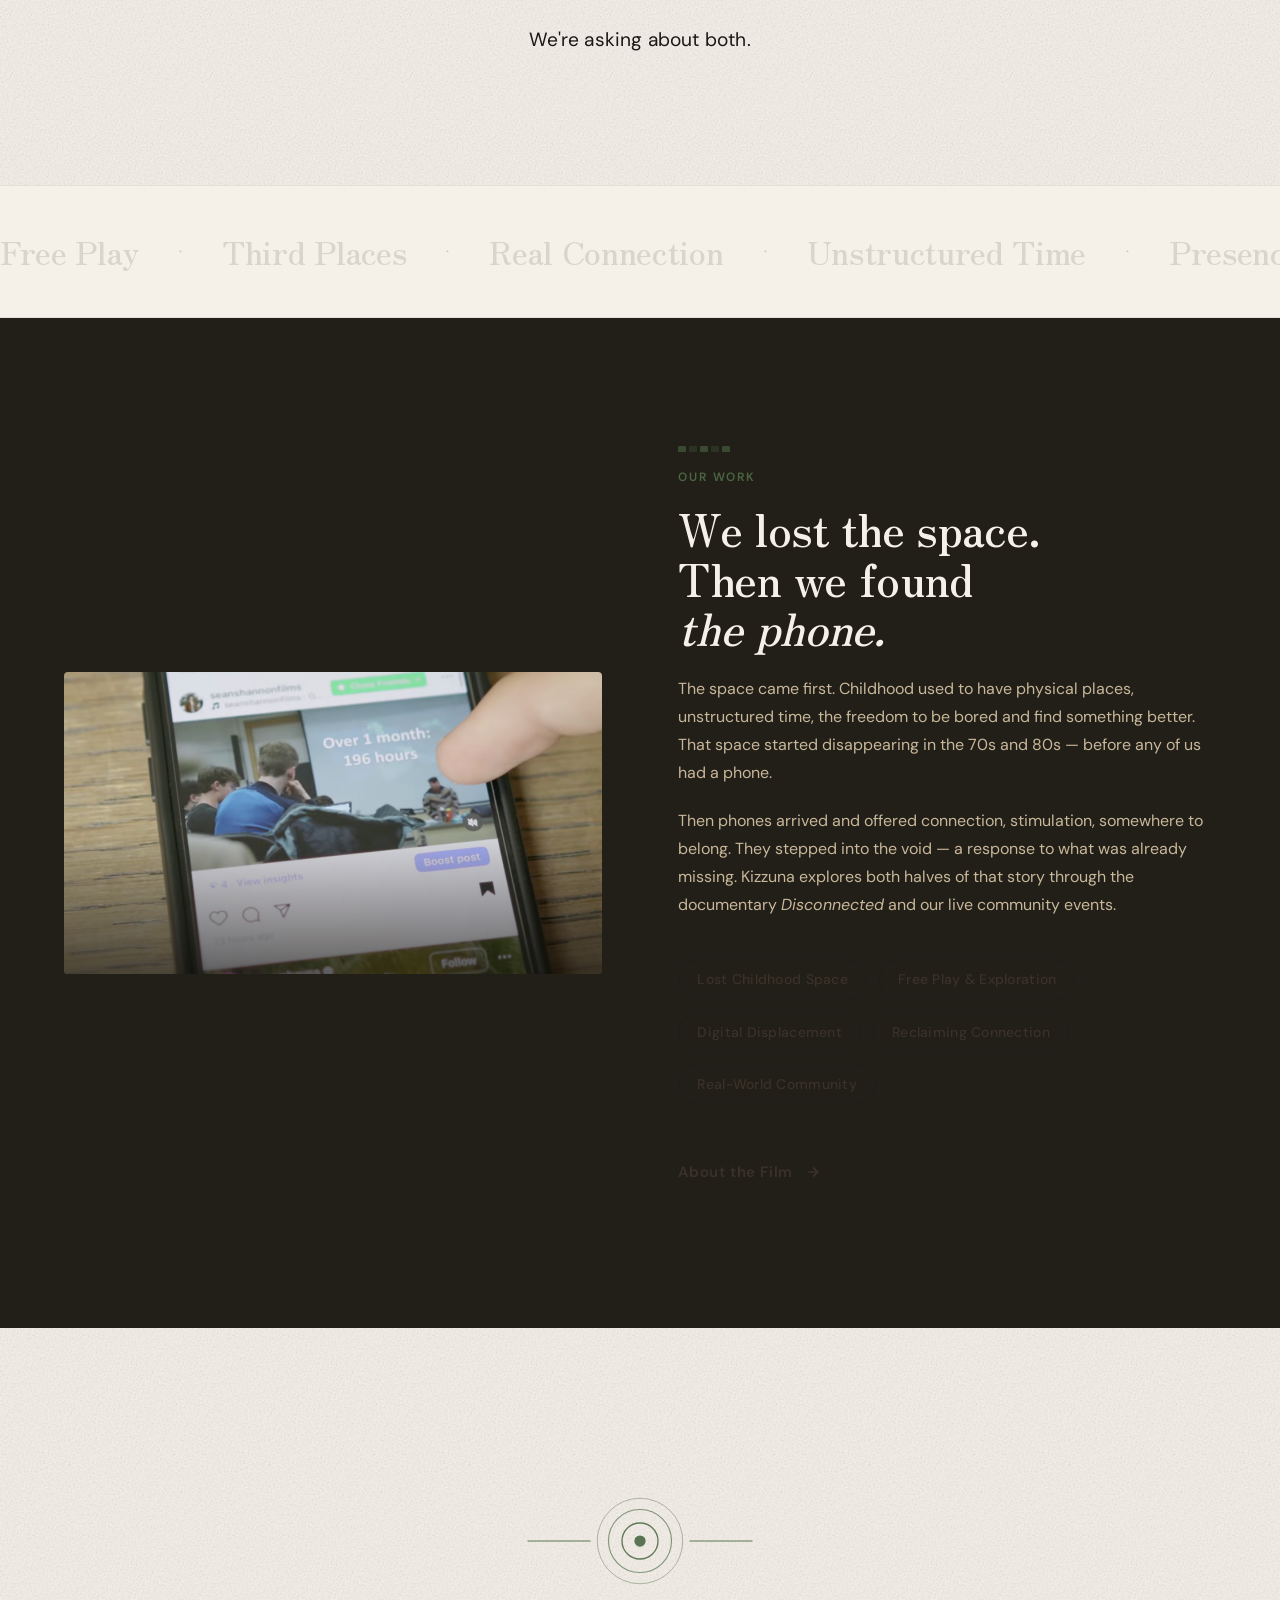
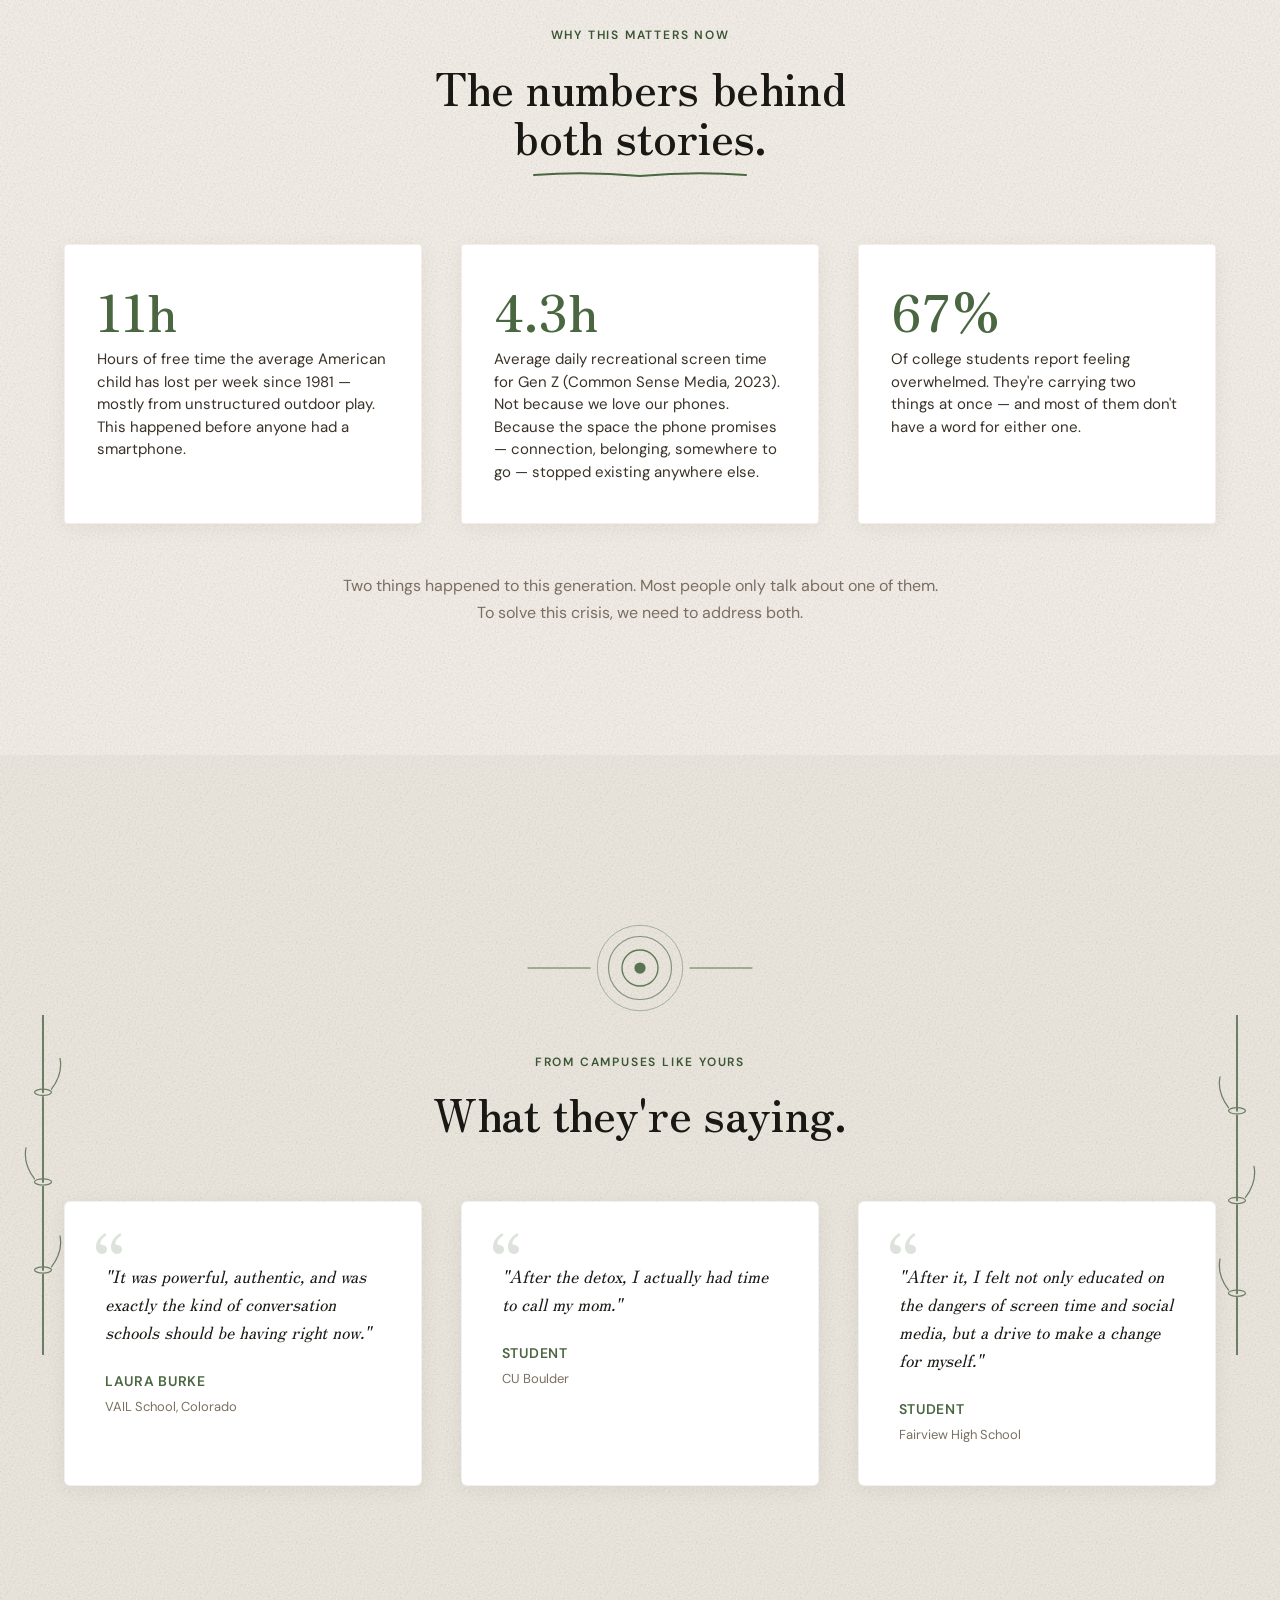
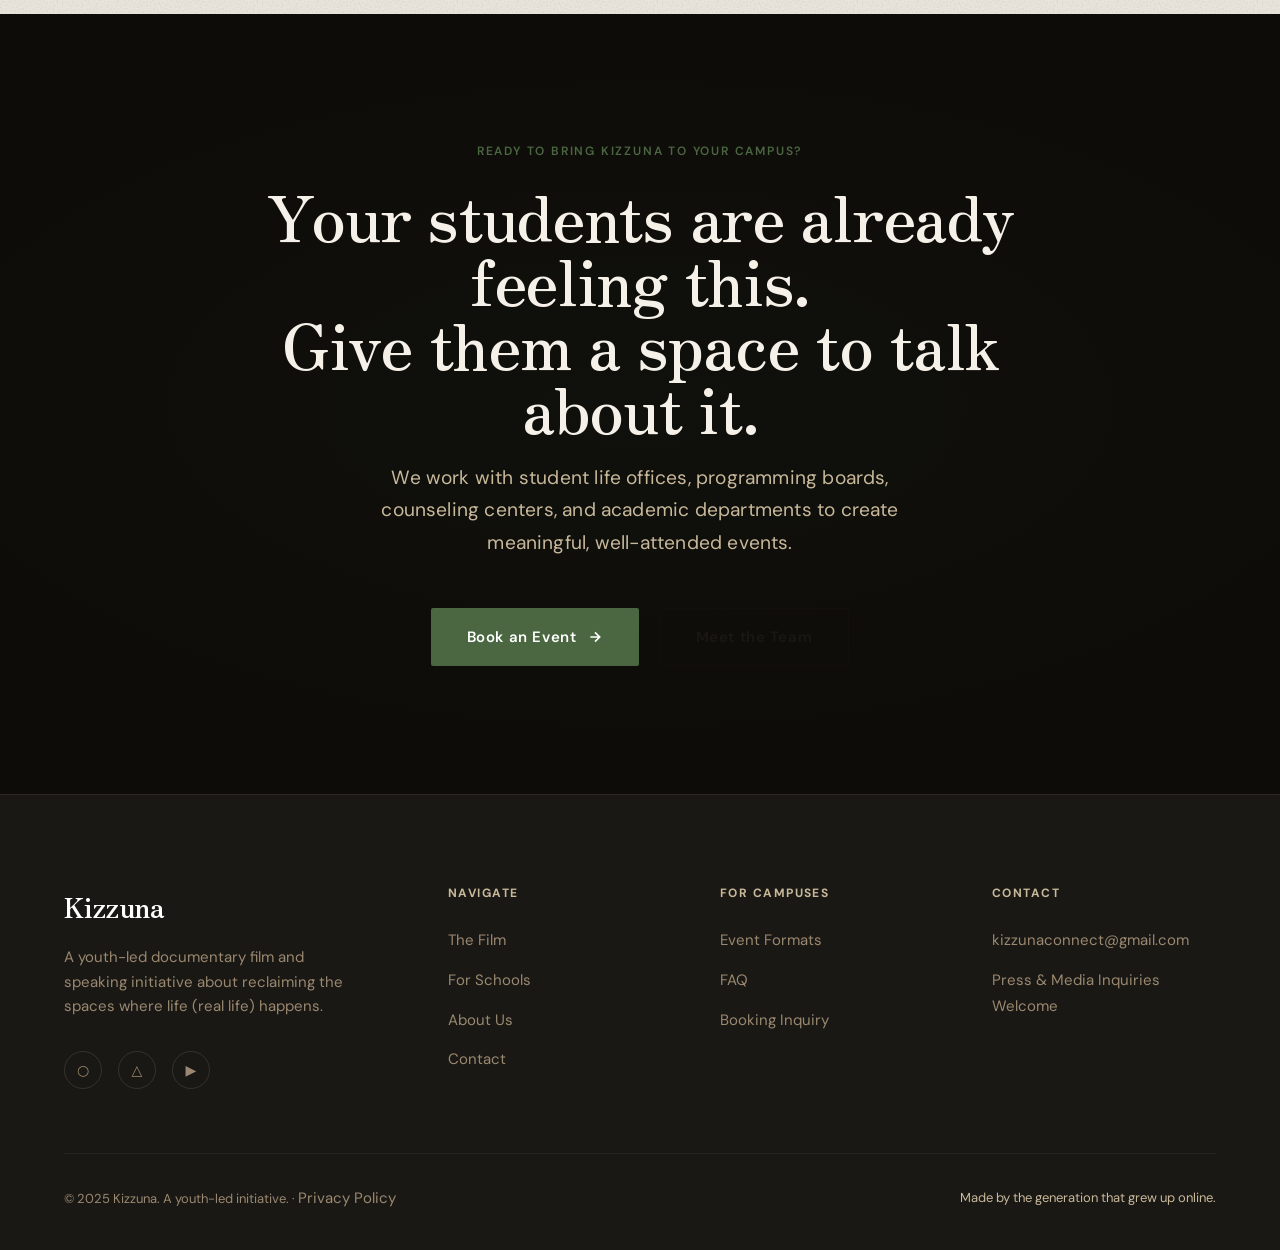
==== commit c9ce5e88: "Rename Speaking to For Schools; trim speaking page Remove Why It Lands and Logistics sections (and L" ====
--- a/index.html
+++ b/index.html
@@ -25,7 +25,7 @@
   <button class="mobile-nav__close label text-muted" style="position:absolute;top:2rem;right:2rem;font-size:1.5rem;">✕</button>
   <a href="index.html"    class="mobile-nav__link">Home</a>
   <a href="film.html"     class="mobile-nav__link">The Film</a>
-  <a href="speaking.html" class="mobile-nav__link">Speaking</a>
+  <a href="speaking.html" class="mobile-nav__link">For Schools</a>
   <a href="about.html"    class="mobile-nav__link">About</a>
   <a href="story.html"    class="mobile-nav__link">The Story</a>
   <a href="support.html"  class="mobile-nav__link">The App</a>
@@ -39,7 +39,7 @@
     <ul class="nav__links">
       <li><a href="index.html"    class="nav__link">Home</a></li>
       <li><a href="film.html"     class="nav__link">The Film</a></li>
-      <li><a href="speaking.html" class="nav__link">Speaking</a></li>
+      <li><a href="speaking.html" class="nav__link">For Schools</a></li>
       <li><a href="about.html"    class="nav__link">About</a></li>
       <li><a href="story.html"    class="nav__link">The Story</a></li>
       <li><a href="support.html"  class="nav__link">The App</a></li>
@@ -491,7 +491,7 @@
         <p class="footer__col-title">Navigate</p>
         <ul class="footer__links">
           <li><a href="film.html"     class="footer__link">The Film</a></li>
-          <li><a href="speaking.html" class="footer__link">Speaking</a></li>
+          <li><a href="speaking.html" class="footer__link">For Schools</a></li>
           <li><a href="about.html"    class="footer__link">About Us</a></li>
           <li><a href="book.html"     class="footer__link">Contact</a></li>
         </ul>
@@ -501,7 +501,6 @@
         <p class="footer__col-title">For Campuses</p>
         <ul class="footer__links">
           <li><a href="speaking.html#formats"   class="footer__link">Event Formats</a></li>
-          <li><a href="speaking.html#logistics" class="footer__link">Logistics &amp; Pricing</a></li>
           <li><a href="speaking.html#faq"       class="footer__link">FAQ</a></li>
           <li><a href="book.html"           class="footer__link">Booking Inquiry</a></li>
         </ul>
--- a/styles.css
+++ b/styles.css
@@ -3443,3 +3443,687 @@
   line-height: 1.7;
 }
 
+
+/* ============================================================
+   TOPIC WHEEL — Speaking curriculum explorer
+   Radial hub-and-spoke on desktop; stacked list on mobile.
+   ============================================================ */
+.topic-explorer {
+  display: flex;
+  flex-direction: column;
+  align-items: center;
+  gap: 3rem;
+}
+
+/* ---- Curriculum logo wheel ----
+   Three core topics sit in a center ring; the six choose-able ones ring around
+   them. Each node is a circular crop of its hand-inked enso logo — the caption
+   sits below the crop, and the popup shows the topic in full. Nodes keep the
+   .topic-node / --core / --pick classes the popup JS reads.
+
+   Each disc is a two-layer frame: `.topic-node__disc` is the fixed-size
+   circle (border, shadow, overflow:hidden) and `.topic-node__logo` is the img
+   inside it. Most logos are now pre-cropped to a circle in Canva (transparent
+   outside the ink art), so the default just fills the disc edge-to-edge. The
+   `--zoom` modifier is a fallback for any topic still using an uncropped
+   source photo — it oversizes + centers the img so the disc's circular
+   overflow crops out the paper margin instead. */
+.topic-wheel {
+  position: relative;
+  width: min(94vw, 800px);
+  aspect-ratio: 1;
+  margin-inline: auto;
+}
+
+/* Decorative spokes from the hub out to each ring node */
+.topic-wheel__spokes {
+  position: absolute;
+  inset: 0;
+  width: 100%;
+  height: 100%;
+  overflow: visible;
+  pointer-events: none;
+}
+.topic-wheel__spokes line {
+  stroke: var(--amber);
+  stroke-width: 0.25;
+  opacity: 0.3;
+  vector-effect: non-scaling-stroke;
+}
+
+/* Shared node — a button holding a disc + a caption below it. The button
+   itself is transparent; the circle styling lives on .topic-node__disc. */
+.topic-node {
+  display: flex;
+  flex-direction: column;
+  align-items: center;
+  padding: 0;
+  background: none;
+  border: 0;
+  cursor: pointer;
+}
+.topic-node:focus-visible { outline: none; }
+
+/* The circular frame. Borderless/shadowless at rest so every disc — ring or
+   center — melts into the warm paper page; hover/focus/tap reveals the moss
+   border + lift, which is what signals "this is clickable." */
+.topic-node__disc {
+  position: relative;
+  display: block;
+  overflow: hidden;
+  border-radius: 50%;
+  background: var(--bg-warm);
+  border: 1.5px solid transparent;
+  box-shadow: none;
+  transition: transform 0.45s var(--ease-out-expo),
+              box-shadow 0.45s var(--ease-out-expo),
+              border-color 0.35s ease;
+}
+.topic-node:hover .topic-node__disc,
+.topic-node:focus-visible .topic-node__disc,
+.topic-node.is-active .topic-node__disc {
+  transform: scale(1.06);
+  border-color: var(--amber);
+  box-shadow: 0 16px 38px rgba(74, 103, 65, 0.28);
+}
+
+/* Default: logo already pre-cropped to a circle (transparent background),
+   so it just fills the disc directly — no zoom/crop math needed. */
+.topic-node__logo {
+  width: 100%;
+  height: 100%;
+  max-width: none; /* site-wide `img { max-width: 100% }` would otherwise cap this back down */
+  object-fit: cover;
+  object-position: center;
+  display: block;
+}
+
+/* Fallback for a topic still using an uncropped source photo — oversizes +
+   centers the img so the disc's circular overflow crops out the paper
+   margin around the ink art. Remove this class once that topic gets a
+   pre-cropped version too. */
+.topic-node__logo--zoom {
+  position: absolute;
+  top: 50%;
+  left: 50%;
+  width: 132%;
+  height: 132%;
+  transform: translate(-50%, -50%);
+}
+
+/* The caption */
+.topic-node__title {
+  font-family: var(--font-body);
+  font-weight: 600;
+  line-height: 1.2;
+  text-align: center;
+  color: var(--text-dark);
+}
+
+/* Outer ring nodes, positioned on the hexagon via --x / --y.
+   The button box is exactly the disc; the caption is absolutely positioned
+   below it so it never nudges the disc off its ring point. */
+.topic-node--pick {
+  position: absolute;
+  left: var(--x);
+  top: var(--y);
+  width: clamp(115px, 17vw, 145px);
+  height: clamp(115px, 17vw, 145px);
+  translate: -50% -50%; /* standalone property, not transitioned — centers instantly */
+}
+.topic-node--pick .topic-node__disc {
+  width: 100%;
+  height: 100%;
+}
+.topic-node--pick .topic-node__title {
+  position: absolute;
+  top: calc(100% + 0.6rem);
+  left: 50%;
+  transform: translateX(-50%);
+  width: max-content;
+  max-width: 16ch;
+  font-size: 1rem;
+}
+
+/* Center ring holding the three core topics. No solid fill — just a thin
+   hand-drawn moss circle (echoing the enso in the logos themselves) with a
+   label above, so the three read as "grouped and different" without a heavy
+   dark card. */
+.topic-hub {
+  position: absolute;
+  left: 50%;
+  top: 50%;
+  translate: -50% -50%;
+  width: clamp(298px, 48vw, 368px);
+  height: clamp(298px, 48vw, 368px);
+  border-radius: 50%;
+  background: rgba(74, 103, 65, 0.05);
+  border: 1.5px solid rgba(74, 103, 65, 0.38);
+  display: flex;
+  flex-direction: column;
+  align-items: center;
+  justify-content: center;
+  gap: 1rem;
+  padding: 1.35rem;
+}
+.topic-hub__label {
+  font-family: var(--font-mono);
+  font-size: 0.7rem;
+  letter-spacing: 0.22em;
+  text-transform: uppercase;
+  color: var(--amber);
+}
+.topic-hub__core {
+  display: flex;
+  align-items: flex-start; /* captions can be 1–2 lines; align discs at the top */
+  justify-content: center;
+  gap: 0.9rem;
+}
+
+/* Core nodes — smaller circles inside the moss ring, caption in-flow beneath */
+.topic-node--core {
+  width: clamp(70px, 10vw, 85px);
+}
+.topic-node--core .topic-node__disc {
+  width: clamp(70px, 10vw, 85px);
+  height: clamp(70px, 10vw, 85px);
+}
+.topic-node--core .topic-node__title {
+  margin-top: 0.5rem;
+  font-size: 0.75rem;
+  line-height: 1.25;
+}
+
+/* ---- Interaction hint under the wheel ---- */
+.topic-hint {
+  color: var(--amber-dim);
+  opacity: 0.75;
+}
+
+/* ---- Topic popup (centered card, steps through all topics) ---- */
+.topic-modal {
+  position: fixed;
+  inset: 0;
+  z-index: 1200;
+  display: flex;
+  align-items: center;
+  justify-content: center;
+  padding: 1.5rem;
+}
+.topic-modal[hidden] { display: none; }
+
+.topic-modal__backdrop {
+  position: absolute;
+  inset: 0;
+  background: rgba(26, 24, 20, 0.55);
+  backdrop-filter: blur(3px);
+  -webkit-backdrop-filter: blur(3px);
+  opacity: 0;
+  transition: opacity 0.3s ease;
+}
+.topic-modal.is-open .topic-modal__backdrop { opacity: 1; }
+
+.topic-modal__card {
+  position: relative;
+  width: min(100%, 460px);
+  background: var(--bg-cream);
+  border: 1px solid rgba(74, 103, 65, 0.28);
+  border-radius: 8px;
+  padding: 2.75rem 2.25rem 2rem;
+  text-align: center;
+  box-shadow: 0 30px 80px rgba(26, 24, 20, 0.35);
+  transform: translateY(12px) scale(0.98);
+  opacity: 0;
+  transition: transform 0.4s var(--ease-out-expo), opacity 0.3s ease;
+}
+.topic-modal.is-open .topic-modal__card {
+  transform: translateY(0) scale(1);
+  opacity: 1;
+}
+
+.topic-modal__close {
+  position: absolute;
+  top: 0.9rem;
+  right: 1.1rem;
+  font-size: 1.4rem;
+  line-height: 1;
+  color: var(--text-muted);
+  transition: color 0.25s ease;
+}
+.topic-modal__close:hover,
+.topic-modal__close:focus-visible { color: var(--amber); outline: none; }
+
+.topic-modal__eyebrow {
+  color: var(--amber-dim);
+  margin-bottom: 0.9rem;
+}
+.topic-modal__title {
+  font-family: var(--font-display);
+  font-size: clamp(1.5rem, 4vw, 2rem);
+  font-weight: 600;
+  color: var(--text-dark);
+  margin-bottom: 1rem;
+}
+.topic-modal__question-label {
+  font-family: var(--font-mono);
+  font-size: 0.68rem;
+  letter-spacing: 0.18em;
+  text-transform: uppercase;
+  color: var(--amber);
+  margin-bottom: 0.4rem;
+}
+/* Bubble background makes the guiding question read as the card's focal
+   point rather than blending into the bullets below it. */
+.topic-modal__question {
+  font-family: var(--font-display);
+  font-style: italic;
+  font-size: 1.1rem;
+  line-height: 1.5;
+  color: var(--text-dark-sec);
+  margin-bottom: 1.5rem;
+  padding: 1rem 1.35rem;
+  background: rgba(74, 103, 65, 0.08);
+  border: 1px solid rgba(74, 103, 65, 0.22);
+  border-radius: 14px;
+}
+
+/* Left-aligned even though the rest of the card is centered — a bulleted
+   list reads better ragged-left than centered line-by-line. */
+.topic-modal__bullets {
+  list-style: none;
+  text-align: left;
+  margin: 0 0 0.5rem;
+  padding: 0;
+  display: flex;
+  flex-direction: column;
+  gap: 0.65rem;
+  max-height: 38vh;
+  overflow-y: auto;
+}
+.topic-modal__bullets > li {
+  position: relative;
+  padding-left: 1.15rem;
+  color: var(--text-dark-sec);
+  font-size: 0.95rem;
+  line-height: 1.55;
+}
+.topic-modal__bullets > li::before {
+  content: '';
+  position: absolute;
+  left: 0;
+  top: 0.55em;
+  width: 5px;
+  height: 5px;
+  border-radius: 50%;
+  background: var(--amber);
+}
+.topic-modal__bullets ul {
+  list-style: none;
+  margin: 0.5rem 0 0;
+  padding: 0;
+  display: flex;
+  flex-direction: column;
+  gap: 0.4rem;
+}
+.topic-modal__bullets ul li {
+  position: relative;
+  padding-left: 1.15rem;
+  color: var(--text-muted);
+  font-size: 0.88rem;
+  line-height: 1.5;
+}
+.topic-modal__bullets ul li::before {
+  content: '';
+  position: absolute;
+  left: 0;
+  top: 0.5em;
+  width: 4px;
+  height: 4px;
+  border-radius: 50%;
+  background: var(--amber-dim);
+}
+
+.topic-modal__nav {
+  display: flex;
+  align-items: center;
+  justify-content: center;
+  gap: 1.5rem;
+  border-top: 1px solid rgba(30, 27, 24, 0.1);
+  padding-top: 1.25rem;
+}
+.topic-modal__arrow {
+  width: 44px;
+  height: 44px;
+  border-radius: 50%;
+  border: 1px solid rgba(74, 103, 65, 0.35);
+  color: var(--amber);
+  font-size: 1.4rem;
+  line-height: 1;
+  display: flex;
+  align-items: center;
+  justify-content: center;
+  transition: background 0.25s ease, color 0.25s ease, border-color 0.25s ease;
+}
+.topic-modal__arrow:hover,
+.topic-modal__arrow:focus-visible {
+  background: var(--amber);
+  color: var(--text-primary);
+  border-color: var(--amber);
+  outline: none;
+}
+.topic-modal__counter {
+  font-family: var(--font-mono);
+  font-size: 0.75rem;
+  letter-spacing: 0.18em;
+  color: var(--text-muted);
+  min-width: 68px;
+}
+
+@media (prefers-reduced-motion: reduce) {
+  .topic-modal__card,
+  .topic-modal__backdrop { transition: none; }
+  .topic-modal__card { transform: none; }
+}
+
+/* ---- Mobile: the radial wheel doesn't fit, so unfold it ----
+   The center ring (with the three core logos) sits on its own full-width row,
+   and the six choose-able logos wrap into rows of circles beneath it. */
+@media (max-width: 760px) {
+  .topic-wheel {
+    position: static;
+    width: 100%;
+    aspect-ratio: auto;
+    display: flex;
+    flex-wrap: wrap;
+    justify-content: center;
+    align-items: flex-start; /* align discs at the top; captions vary in height */
+    gap: 1.25rem 1rem;
+  }
+  .topic-wheel__spokes { display: none; }
+
+  .topic-hub {
+    position: static;
+    transform: none;
+    translate: none; /* desktop centers the hub via `translate`, not `transform` — must reset both */
+    flex-basis: 100%;
+    width: auto;
+    height: auto;
+    border-radius: 22px;
+    padding: 1.75rem 1.5rem;
+    gap: 1rem;
+  }
+  .topic-node--core { width: clamp(80px, 24vw, 98px); }
+  .topic-node--core .topic-node__disc {
+    width: clamp(80px, 24vw, 98px);
+    height: clamp(80px, 24vw, 98px);
+  }
+
+  .topic-node--pick {
+    position: static;
+    translate: none; /* back to normal flow — no ring-centering offset on mobile */
+    flex-shrink: 0;  /* wrap to a new row rather than squishing the circle into an oval */
+    width: clamp(108px, 30vw, 138px);
+    height: auto;    /* let the in-flow caption grow the box */
+  }
+  .topic-node--pick .topic-node__disc {
+    width: clamp(108px, 30vw, 138px);
+    height: clamp(108px, 30vw, 138px);
+  }
+  /* caption flows beneath the disc on mobile instead of floating absolutely */
+  .topic-node--pick .topic-node__title {
+    position: static;
+    transform: none;
+    width: auto;
+    max-width: 16ch;
+    margin-top: 0.5rem;
+  }
+}
+
+/* ============================================================
+   BUILD YOUR ENGAGEMENT — outline builder
+   ============================================================ */
+.builder { max-width: 840px; margin-inline: auto; }
+
+.builder__school {
+  max-width: 440px;
+  margin: 0 auto 2.75rem;
+  text-align: center;
+}
+.builder__label {
+  display: block;
+  color: var(--text-secondary);
+  margin-bottom: 0.75rem;
+}
+.builder__optional {
+  color: var(--text-muted);
+  text-transform: none;
+  letter-spacing: 0;
+  font-weight: 400;
+}
+/* The school input sits on a dark section, so lighten it */
+.builder__school .form__input {
+  background: rgba(245, 240, 232, 0.04);
+  border: 1px solid rgba(245, 240, 232, 0.2);
+  color: var(--text-primary);
+  text-align: center;
+}
+.builder__school .form__input::placeholder { color: var(--text-muted); }
+.builder__school .form__input:focus {
+  border-color: var(--amber-bright);
+  outline: none;
+}
+
+.builder__prompt {
+  text-align: center;
+  color: var(--text-secondary);
+  margin-bottom: 1.25rem;
+  display: flex;
+  gap: 0.75rem;
+  justify-content: center;
+  align-items: center;
+  flex-wrap: wrap;
+}
+.builder__count { color: var(--amber-bright); }
+
+.builder__pills {
+  display: flex;
+  flex-wrap: wrap;
+  justify-content: center;
+  gap: 0.75rem;
+  margin-bottom: 2.25rem;
+}
+.builder-pill {
+  font-family: var(--font-sans);
+  font-size: 0.9rem;
+  color: var(--text-secondary);
+  background: transparent;
+  border: 1px solid rgba(245, 240, 232, 0.2);
+  border-radius: 100px;
+  padding: 0.7rem 1.3rem;
+  transition: transform 0.3s var(--ease-out-expo), background 0.3s ease,
+              color 0.3s ease, border-color 0.3s ease, opacity 0.3s ease;
+}
+.builder-pill:hover {
+  border-color: var(--amber-bright);
+  color: var(--text-primary);
+  transform: translateY(-2px);
+}
+.builder-pill.is-selected {
+  background: var(--amber);
+  border-color: var(--amber);
+  color: var(--text-primary);
+}
+.builder-pill:disabled {
+  opacity: 0.35;
+  cursor: not-allowed;
+  transform: none;
+}
+.builder__actions { text-align: center; }
+.btn[disabled] { opacity: 0.4; cursor: not-allowed; pointer-events: none; }
+
+/* ---- The generated outline card ---- */
+.outline {
+  margin-top: 3.5rem;
+  background: var(--bg-cream);
+  border: 1px solid rgba(74, 103, 65, 0.3);
+  border-radius: 8px;
+  padding: clamp(1.75rem, 4vw, 3.25rem);
+  color: var(--text-dark);
+  text-align: left;
+  box-shadow: 0 30px 80px rgba(26, 24, 20, 0.3);
+}
+.outline[hidden] { display: none; }
+
+.outline__eyebrow { color: var(--amber-dim); margin-bottom: 0.9rem; }
+.outline__title {
+  font-family: var(--font-display);
+  font-size: clamp(1.5rem, 3.5vw, 2.1rem);
+  font-weight: 600;
+  color: var(--text-dark);
+  line-height: 1.2;
+  margin-bottom: 1.75rem;
+}
+.outline__title span { color: var(--amber); }
+
+/* Recommended-format callout */
+.outline__format {
+  display: flex;
+  flex-wrap: wrap;
+  align-items: baseline;
+  gap: 0.5rem 0.85rem;
+  background: rgba(74, 103, 65, 0.08);
+  border: 1px solid rgba(74, 103, 65, 0.22);
+  border-radius: 6px;
+  padding: 1.1rem 1.35rem;
+  margin-bottom: 2.25rem;
+}
+.outline__format-label {
+  font-family: var(--font-mono);
+  font-size: 0.7rem;
+  letter-spacing: 0.16em;
+  text-transform: uppercase;
+  color: var(--amber-dim);
+}
+.outline__format-name {
+  font-family: var(--font-display);
+  font-size: 1.15rem;
+  font-weight: 600;
+  color: var(--text-dark);
+}
+.outline__format-dur { color: var(--amber); font-size: 0.85rem; font-weight: 600; }
+.outline__format-note {
+  flex-basis: 100%;
+  color: var(--text-dark-sec);
+  font-size: 0.9rem;
+  line-height: 1.6;
+}
+
+/* The session arc */
+.outline__section-label {
+  font-family: var(--font-mono);
+  font-size: 0.72rem;
+  letter-spacing: 0.18em;
+  text-transform: uppercase;
+  color: var(--amber-dim);
+  margin-bottom: 1.25rem;
+}
+.outline__arc { list-style: none; margin: 0 0 2.25rem; padding: 0; }
+.outline__step {
+  border-left: 2px solid rgba(74, 103, 65, 0.28);
+  padding: 0.15rem 0 1.4rem 1.35rem;
+  position: relative;
+}
+.outline__arc .outline__step:last-child { padding-bottom: 0; }
+.outline__step::before {
+  content: '';
+  position: absolute;
+  left: -6px;
+  top: 6px;
+  width: 10px;
+  height: 10px;
+  border-radius: 50%;
+  background: var(--amber);
+}
+.outline__step--fixed::before { background: var(--bg-void); }
+.outline__step-title {
+  font-family: var(--font-display);
+  font-size: 1.1rem;
+  font-weight: 600;
+  color: var(--text-dark);
+  margin-bottom: 0.4rem;
+}
+.outline__step-text { color: var(--text-dark-sec); font-size: 0.95rem; line-height: 1.7; }
+.outline__step-take {
+  display: block;
+  margin-top: 0.5rem;
+  font-size: 0.85rem;
+  color: var(--amber-dim);
+  font-style: italic;
+}
+.outline__step-tie {
+  display: inline-block;
+  margin-top: 0.6rem;
+  font-family: var(--font-mono);
+  font-size: 0.68rem;
+  letter-spacing: 0.08em;
+  color: var(--text-muted);
+}
+
+/* Outcomes */
+.outline__outcomes {
+  list-style: none;
+  margin: 0 0 2.25rem;
+  padding: 0;
+  display: flex;
+  flex-direction: column;
+  gap: 0.6rem;
+}
+.outline__outcomes li {
+  position: relative;
+  padding-left: 1.5rem;
+  color: var(--text-dark-sec);
+  font-size: 0.95rem;
+  line-height: 1.6;
+}
+.outline__outcomes li::before {
+  content: '\2192';
+  position: absolute;
+  left: 0;
+  color: var(--amber);
+  font-weight: 700;
+}
+
+/* CTA row */
+.outline__cta {
+  display: flex;
+  flex-wrap: wrap;
+  gap: 1rem;
+  align-items: center;
+  border-top: 1px solid rgba(30, 27, 24, 0.1);
+  padding-top: 2rem;
+}
+.outline__cta .btn--outline {
+  border-color: rgba(74, 103, 65, 0.4);
+  color: var(--amber-dim);
+}
+.outline__cta .btn--outline:hover {
+  background: var(--amber);
+  border-color: var(--amber);
+  color: var(--text-primary);
+}
+
+/* ---- Print: isolate the outline so admins can save it as a PDF ---- */
+@media print {
+  body * { visibility: hidden; }
+  .outline, .outline * { visibility: visible; }
+  .outline {
+    position: absolute;
+    left: 0;
+    top: 0;
+    width: 100%;
+    margin: 0;
+    border: none;
+    box-shadow: none;
+  }
+  .outline__cta { display: none; } /* buttons are useless on paper */
+}
